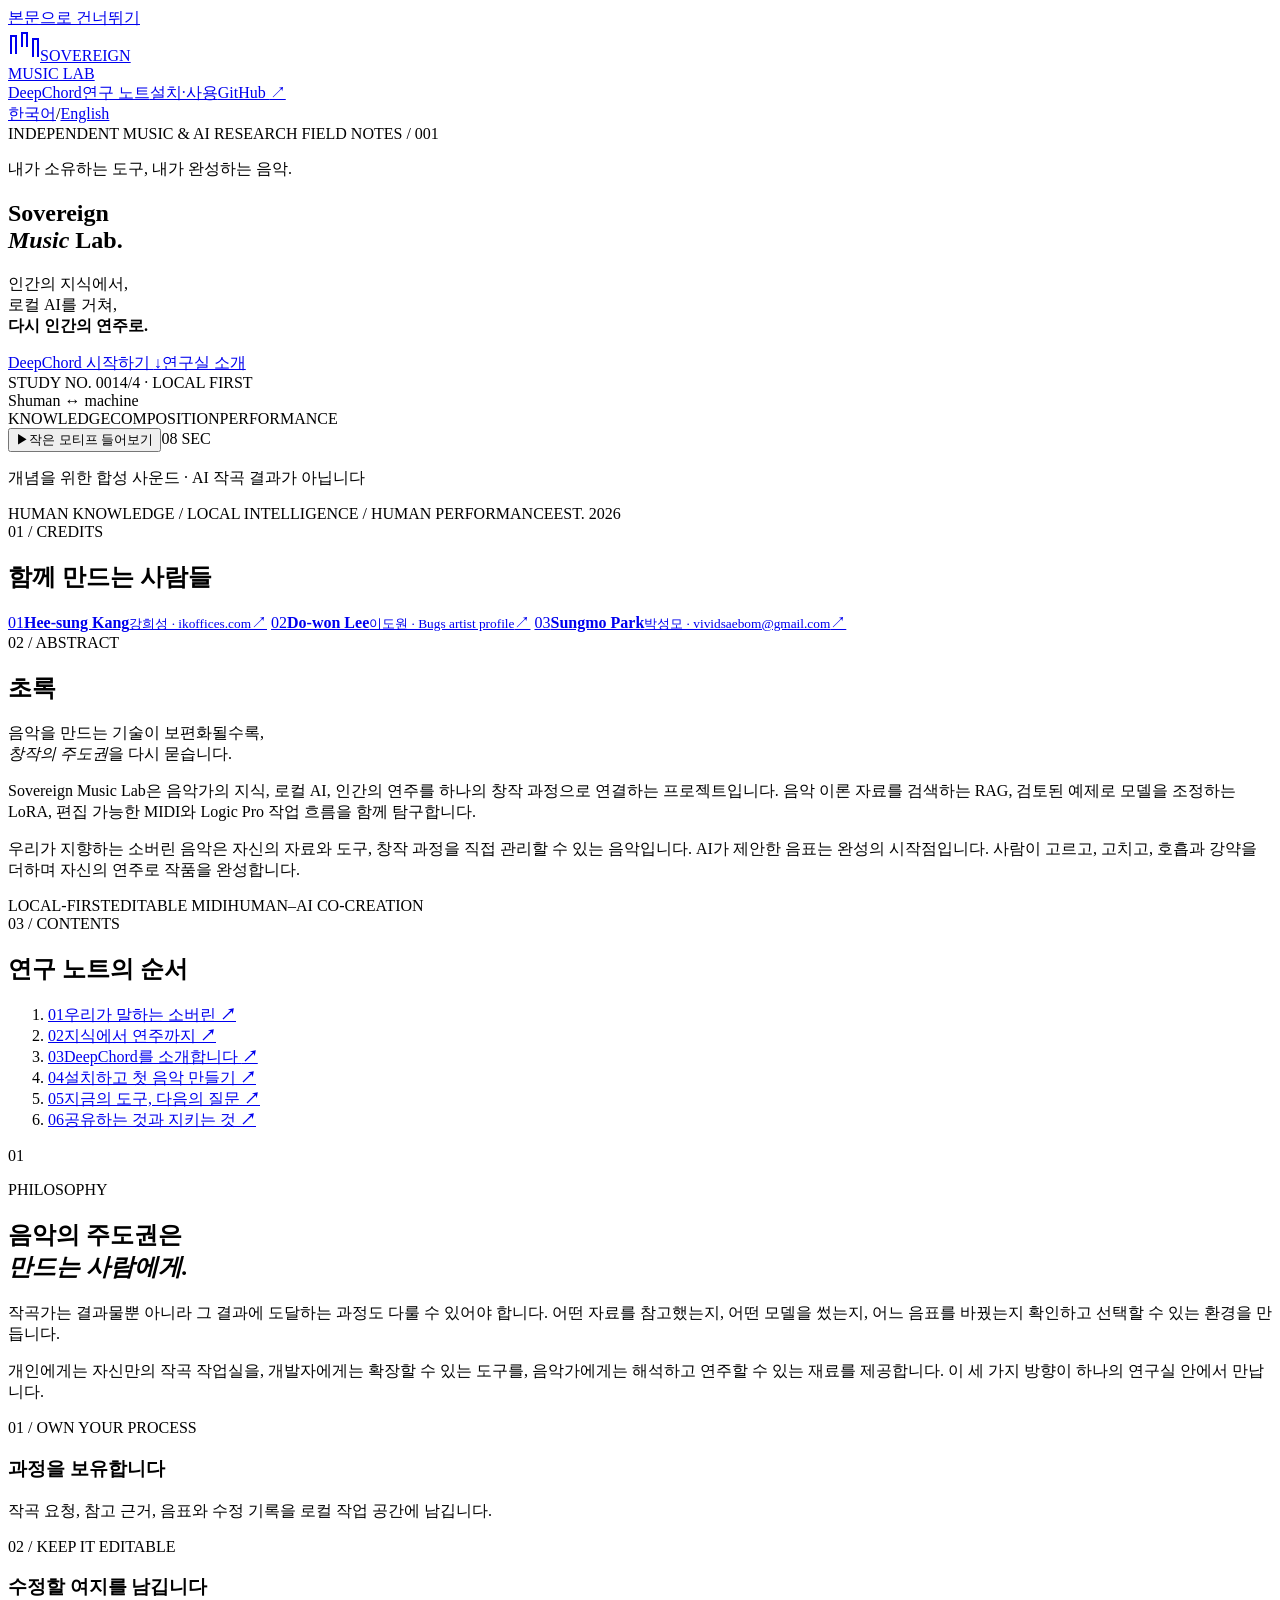
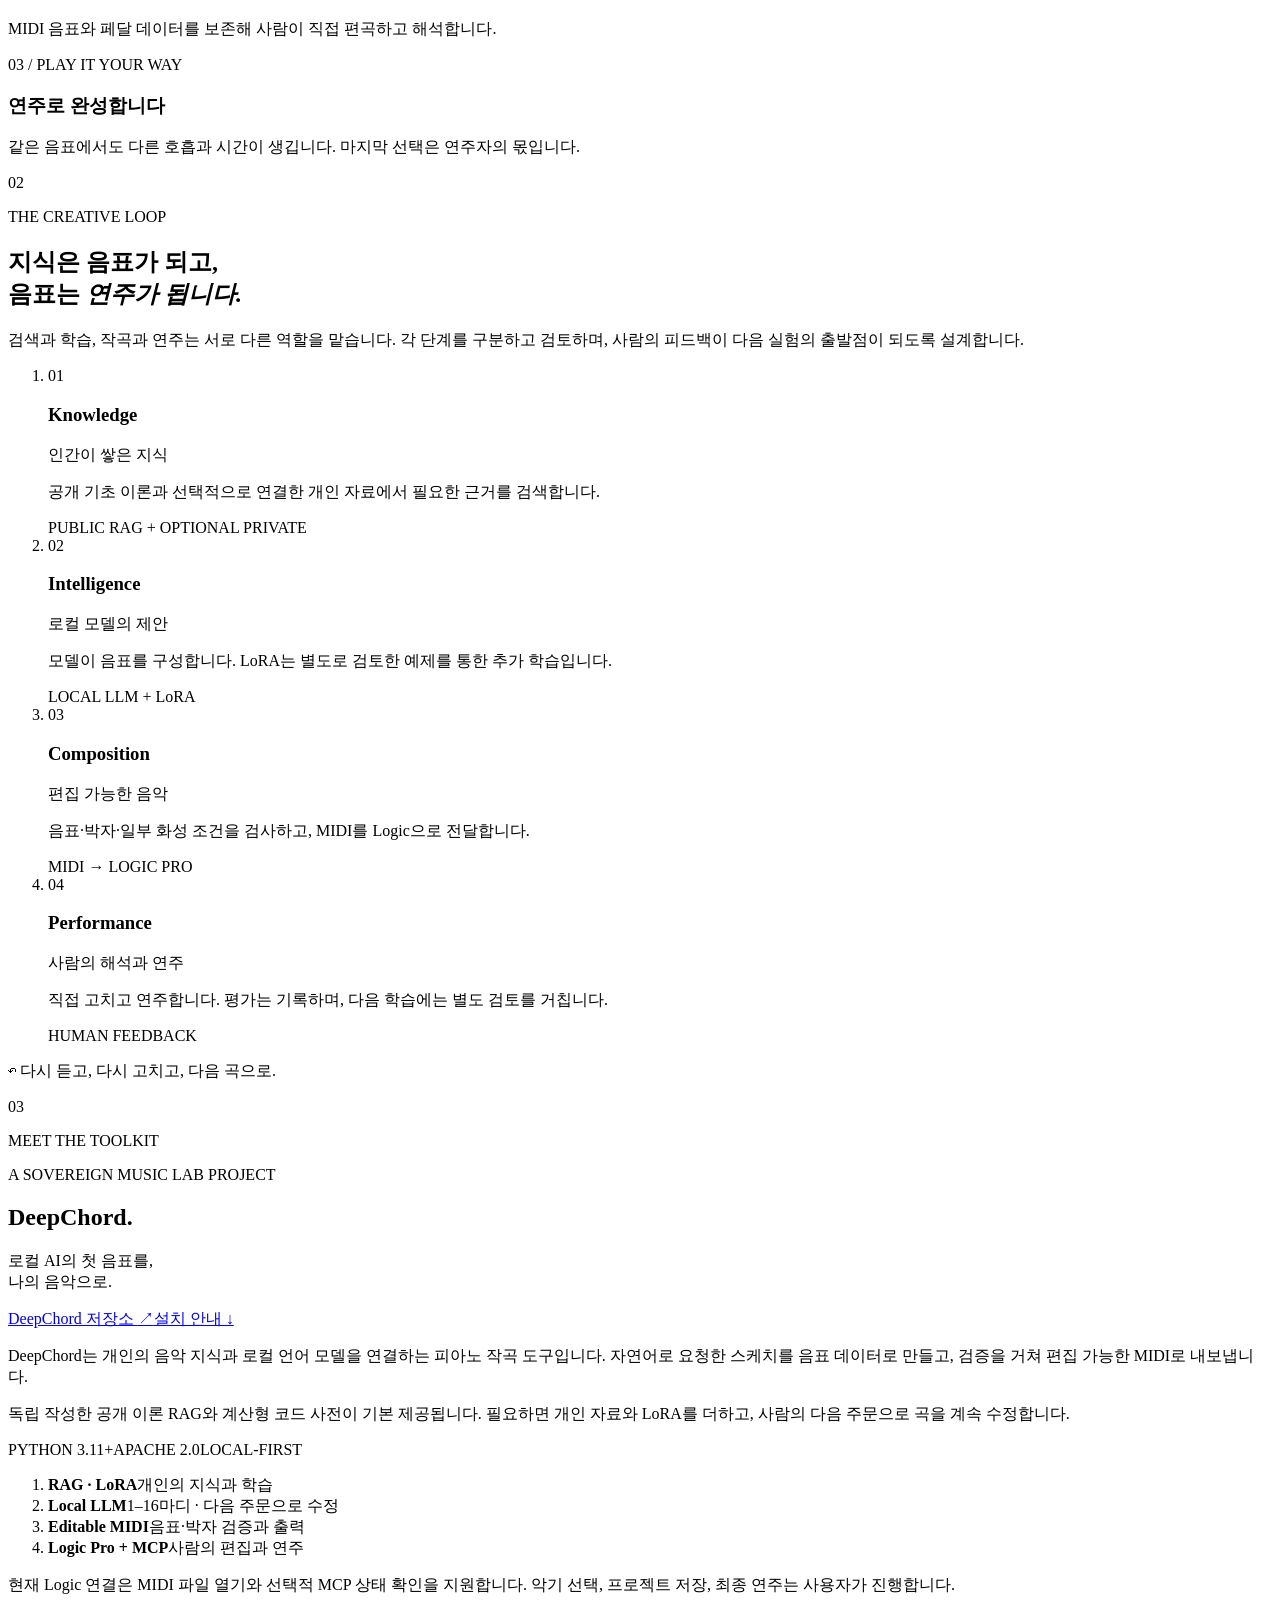
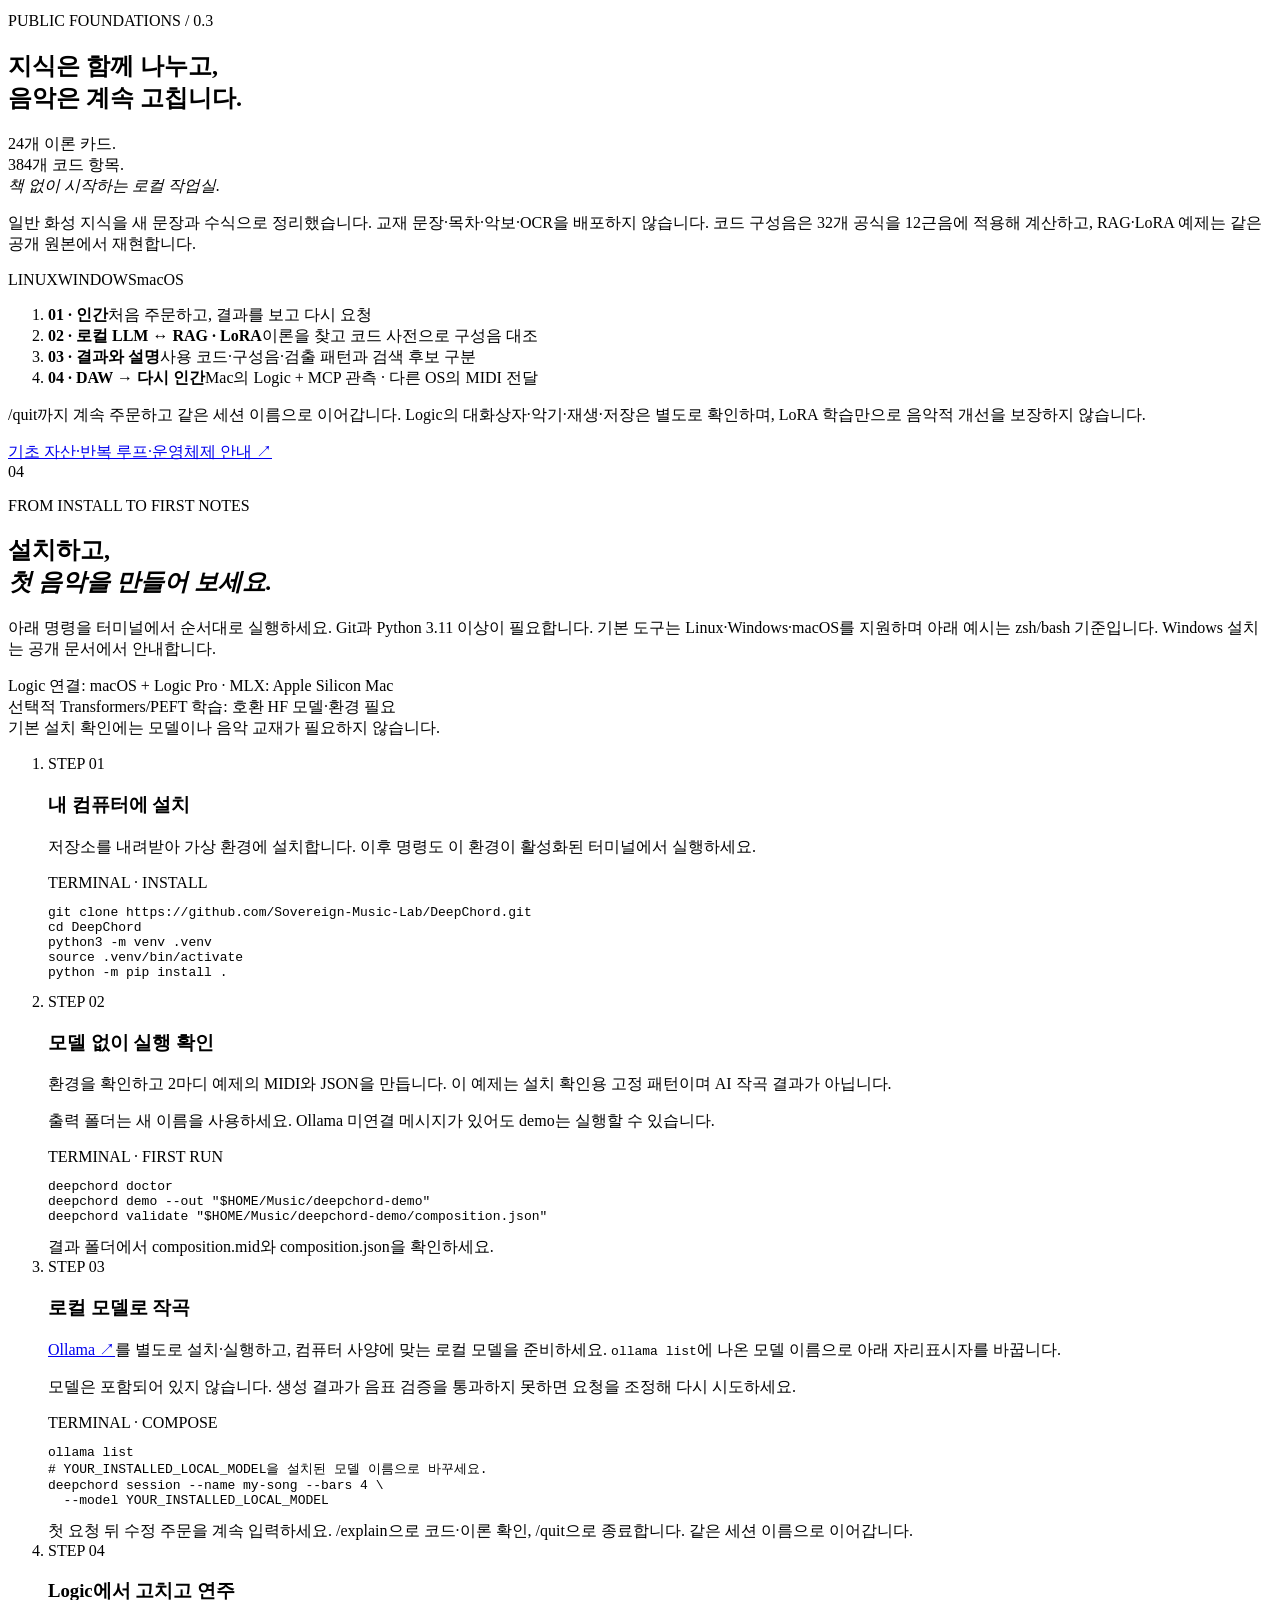
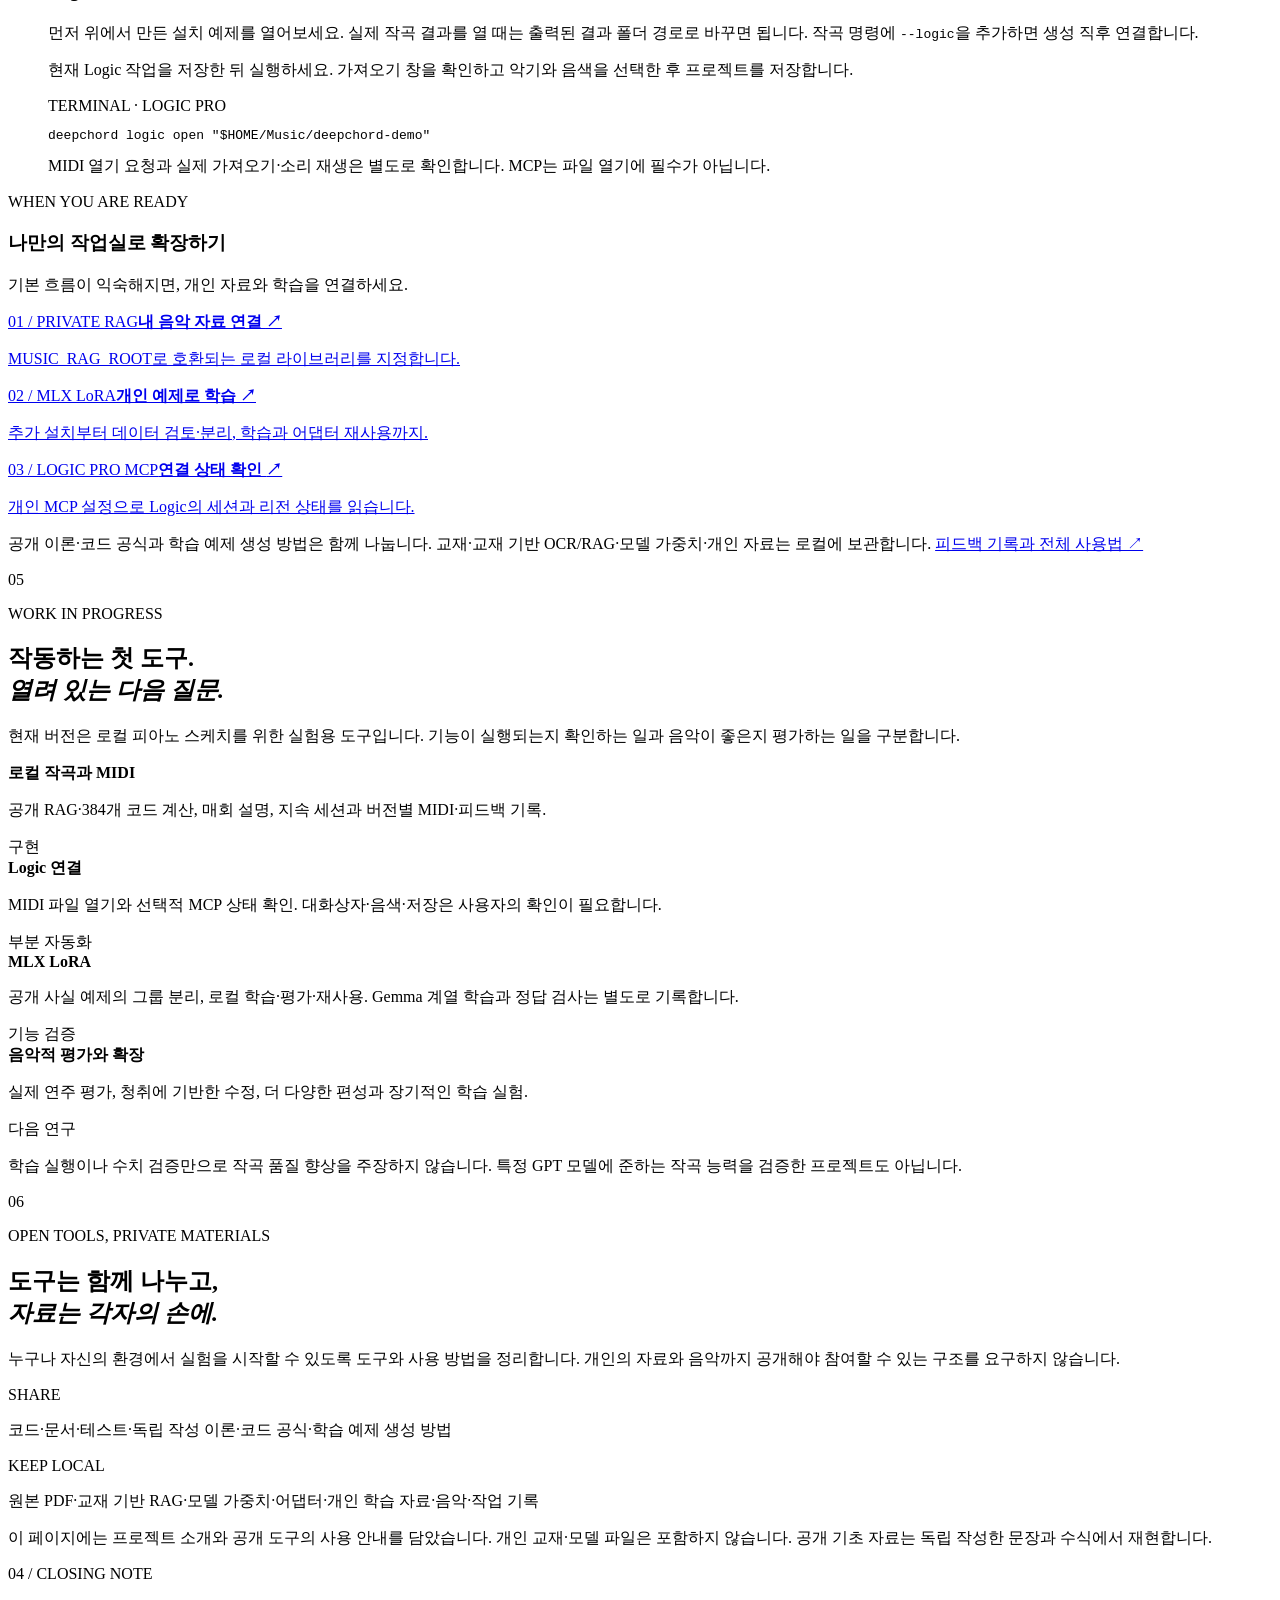
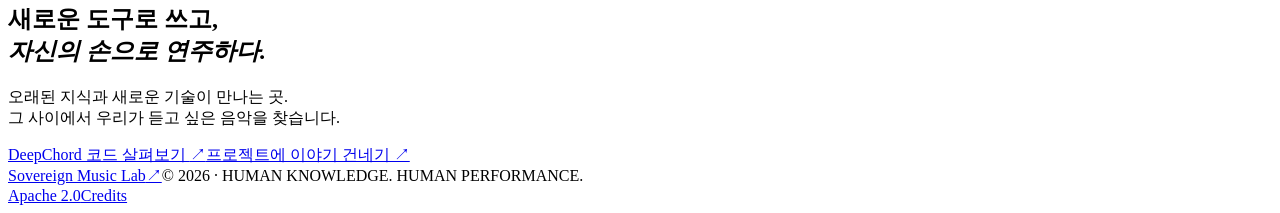
==== site/index.html @ 976273d2 "Add public harmony foundations and persistent cross-platform composition sessions" ====
<!doctype html>
<html lang="ko">
<head>
<meta charset="utf-8"><meta name="viewport" content="width=device-width, initial-scale=1">
<meta name="theme-color" content="#f2f0e9">
<title>Sovereign Music Lab — DeepChord, 로컬 AI에서 나의 음악으로</title>
<meta name="description" content="Sovereign Music Lab의 DeepChord. 개인 RAG·LoRA와 로컬 LLM, 편집 가능한 MIDI, Logic Pro를 연결하는 작곡 도구를 소개하고 설치부터 사용까지 안내합니다.">
<meta property="og:title" content="Sovereign Music Lab · DeepChord"><meta property="og:description" content="Meet DeepChord — private knowledge, local AI, editable music. 프로젝트 소개와 설치·사용 안내."><meta property="og:type" content="website"><meta property="og:url" content="https://sovereign-music-lab.github.io/">
<link rel="canonical" href="https://sovereign-music-lab.github.io/">
<link rel="alternate" hreflang="ko" href="https://sovereign-music-lab.github.io/">
<link rel="alternate" hreflang="en" href="https://sovereign-music-lab.github.io/en/">
<link rel="alternate" hreflang="x-default" href="https://sovereign-music-lab.github.io/">
<meta property="og:site_name" content="Sovereign Music Lab"><meta property="og:locale" content="ko_KR"><meta property="og:locale:alternate" content="en_US">
<meta property="og:image" content="https://sovereign-music-lab.github.io/assets/og-ko.png"><meta property="og:image:width" content="1200"><meta property="og:image:height" content="630"><meta property="og:image:type" content="image/png"><meta property="og:image:alt" content="DeepChord — 개인의 음악 지식에서 로컬 AI를 거쳐 나의 연주로. Sovereign Music Lab.">
<meta name="twitter:card" content="summary_large_image"><meta name="twitter:title" content="Sovereign Music Lab · DeepChord"><meta name="twitter:description" content="로컬 AI의 첫 음표를, 나의 음악으로. DeepChord 소개와 설치 안내."><meta name="twitter:image" content="https://sovereign-music-lab.github.io/assets/og-ko.png"><meta name="twitter:image:alt" content="DeepChord — 개인의 음악 지식에서 로컬 AI를 거쳐 나의 연주로. Sovereign Music Lab.">
<link rel="icon" href="/assets/mark.svg" type="image/svg+xml"><link rel="icon" href="/assets/favicon-32.png" type="image/png" sizes="32x32"><link rel="shortcut icon" href="/favicon.ico"><link rel="apple-touch-icon" href="/assets/apple-touch-icon.png" sizes="180x180"><link rel="stylesheet" href="/assets/style.css">
<script src="/assets/app.js" defer></script>
</head>
<body>
<a class="skip" href="#abstract">본문으로 건너뛰기</a>
<header class="header wrap"><a class="brand" href="#top" aria-label="Sovereign Music Lab 처음으로"><svg width="32" height="32" viewBox="0 0 32 32" aria-hidden="true"><path d="M3 25V7h5v18m6-7V4h5v14m6 10V10h5v18" fill="none" stroke="currentColor" stroke-width="2"/></svg><span>SOVEREIGN<br>MUSIC LAB</span></a><nav aria-label="주요 메뉴"><a href="#deepchord">DeepChord</a><a href="#contents">연구 노트</a><a href="#getting-started">설치·사용</a><a class="external" href="https://github.com/Sovereign-Music-Lab" target="_blank" rel="noopener noreferrer">GitHub <span aria-hidden="true">↗</span></a></nav><div class="language-switch" aria-label="언어 선택"><a href="/" lang="ko" aria-current="page">한국어</a><span aria-hidden="true">/</span><a href="/en/" lang="en" data-language-link>English</a></div></header>
<main id="top">
<section class="hero wrap" aria-labelledby="title">
<div class="eyebrow"><span class="dot"></span> INDEPENDENT MUSIC & AI RESEARCH <span class="edition">FIELD NOTES / 001</span></div>
<div class="hero-grid"><div class="hero-copy"><p class="kicker">내가 소유하는 도구, 내가 완성하는 음악.</p><h1 id="title">Sovereign<br><em>Music</em> Lab<span class="period">.</span></h1><p class="hero-desc">인간의 지식에서,<br>로컬 AI를 거쳐,<br><strong>다시 인간의 연주로.</strong></p><div class="hero-actions"><a class="button dark" href="#getting-started">DeepChord 시작하기 <span aria-hidden="true">↓</span></a><a class="text-link" href="#abstract">연구실 소개</a></div></div>
<div class="score-art" aria-label="인간의 지식이 로컬 AI의 음표를 거쳐 사람의 연주로 이어지는 개념도">
<div class="art-top"><span>STUDY NO. 001</span><span>4/4 · LOCAL FIRST</span></div>
<div class="art-orbit" aria-hidden="true"><div class="orbit o1"></div><div class="orbit o2"></div><div class="orbit o3"></div><span class="orbit-dot d1"></span><span class="orbit-dot d2"></span><span class="orbit-dot d3"></span><div class="orbit-core">S<span>human ↔ machine</span></div><span class="orbit-label l1">KNOWLEDGE</span><span class="orbit-label l2">COMPOSITION</span><span class="orbit-label l3">PERFORMANCE</span></div>
<div class="piano-roll" aria-hidden="true"><div class="playhead"></div><i style="--x:0;--y:3;--w:2"></i><i style="--x:2;--y:2;--w:1"></i><i style="--x:3;--y:1;--w:2"></i><i style="--x:5;--y:2;--w:1"></i><i style="--x:6;--y:0;--w:2"></i><i class="low" style="--x:0;--y:5;--w:4"></i><i class="low" style="--x:4;--y:4;--w:4"></i></div>
<div class="demo-control"><button id="sound-toggle" type="button" aria-pressed="false"><span class="play-icon" aria-hidden="true">▶</span><span class="sound-label">작은 모티프 들어보기</span></button><span>08 SEC</span></div><p class="demo-note" id="sound-status" aria-live="polite">개념을 위한 합성 사운드 · AI 작곡 결과가 아닙니다</p>
</div></div>
<div class="hero-foot"><span>HUMAN KNOWLEDGE / LOCAL INTELLIGENCE / HUMAN PERFORMANCE</span><span>EST. 2026</span></div>
</section>
<section class="credits wrap" aria-labelledby="credits-title"><div class="section-label"><span>01 / CREDITS</span><h2 id="credits-title">함께 만드는 사람들</h2></div><div class="credit-list">
<a href="https://ikoffices.com/" target="_blank" rel="noopener noreferrer"><span class="credit-number">01</span><span><strong>Hee-sung Kang</strong><small>강희성 · ikoffices.com</small></span><span class="arrow" aria-hidden="true">↗</span></a>
<a href="https://music.bugs.co.kr/artist/80353758?wl_ref=list_ar_02_search" target="_blank" rel="noopener noreferrer"><span class="credit-number">02</span><span><strong>Do-won Lee</strong><small>이도원 · Bugs artist profile</small></span><span class="arrow" aria-hidden="true">↗</span></a>
<a href="mailto:vividsaebom@gmail.com"><span class="credit-number">03</span><span><strong>Sungmo Park</strong><small>박성모 · vividsaebom@gmail.com</small></span><span class="arrow" aria-hidden="true">↗</span></a>
</div></section>
<section class="abstract wrap" id="abstract" aria-labelledby="abstract-title"><div class="section-label"><span>02 / ABSTRACT</span><h2 id="abstract-title">초록</h2></div><div class="abstract-body"><p class="lead">음악을 만드는 기술이 보편화될수록,<br><em>창작의 주도권</em>을 다시 묻습니다.</p><p>Sovereign Music Lab은 음악가의 지식, 로컬 AI, 인간의 연주를 하나의 창작 과정으로 연결하는 프로젝트입니다. 음악 이론 자료를 검색하는 RAG, 검토된 예제로 모델을 조정하는 LoRA, 편집 가능한 MIDI와 Logic Pro 작업 흐름을 함께 탐구합니다.</p><p>우리가 지향하는 소버린 음악은 자신의 자료와 도구, 창작 과정을 직접 관리할 수 있는 음악입니다. AI가 제안한 음표는 완성의 시작점입니다. 사람이 고르고, 고치고, 호흡과 강약을 더하며 자신의 연주로 작품을 완성합니다.</p><div class="keywords"><span>LOCAL-FIRST</span><span>EDITABLE MIDI</span><span>HUMAN–AI CO-CREATION</span></div></div></section>
<section class="contents-band" id="contents"><div class="wrap contents"><div class="section-label"><span>03 / CONTENTS</span><h2>연구 노트의 순서</h2></div><ol><li><a href="#philosophy"><span>01</span>우리가 말하는 소버린 <b>↗</b></a></li><li><a href="#workflow"><span>02</span>지식에서 연주까지 <b>↗</b></a></li><li><a href="#deepchord"><span>03</span>DeepChord를 소개합니다 <b>↗</b></a></li><li><a href="#getting-started"><span>04</span>설치하고 첫 음악 만들기 <b>↗</b></a></li><li><a href="#progress"><span>05</span>지금의 도구, 다음의 질문 <b>↗</b></a></li><li><a href="#openness"><span>06</span>공유하는 것과 지키는 것 <b>↗</b></a></li></ol></div></section>
<section class="chapter wrap" id="philosophy"><div class="chapter-top"><span class="chapter-num">01</span><p class="eyebrow">PHILOSOPHY</p></div><div class="chapter-grid"><h2>음악의 주도권은<br><em>만드는 사람에게.</em></h2><div><p>작곡가는 결과물뿐 아니라 그 결과에 도달하는 과정도 다룰 수 있어야 합니다. 어떤 자료를 참고했는지, 어떤 모델을 썼는지, 어느 음표를 바꿨는지 확인하고 선택할 수 있는 환경을 만듭니다.</p><p>개인에게는 자신만의 작곡 작업실을, 개발자에게는 확장할 수 있는 도구를, 음악가에게는 해석하고 연주할 수 있는 재료를 제공합니다. 이 세 가지 방향이 하나의 연구실 안에서 만납니다.</p></div></div><div class="principles"><div><span>01 / OWN YOUR PROCESS</span><h3>과정을 보유합니다</h3><p>작곡 요청, 참고 근거, 음표와 수정 기록을 로컬 작업 공간에 남깁니다.</p></div><div><span>02 / KEEP IT EDITABLE</span><h3>수정할 여지를 남깁니다</h3><p>MIDI 음표와 페달 데이터를 보존해 사람이 직접 편곡하고 해석합니다.</p></div><div><span>03 / PLAY IT YOUR WAY</span><h3>연주로 완성합니다</h3><p>같은 음표에서도 다른 호흡과 시간이 생깁니다. 마지막 선택은 연주자의 몫입니다.</p></div></div></section>
<section class="workflow-section" id="workflow"><div class="wrap"><div class="chapter-top"><span class="chapter-num">02</span><p class="eyebrow">THE CREATIVE LOOP</p></div><div class="chapter-grid"><h2>지식은 음표가 되고,<br>음표는 <em>연주가 됩니다.</em></h2><p>검색과 학습, 작곡과 연주는 서로 다른 역할을 맡습니다. 각 단계를 구분하고 검토하며, 사람의 피드백이 다음 실험의 출발점이 되도록 설계합니다.</p></div><ol class="workflow"><li><span class="step">01</span><h3>Knowledge</h3><p class="step-title">인간이 쌓은 지식</p><p>공개 기초 이론과 선택적으로 연결한 개인 자료에서 필요한 근거를 검색합니다.</p><span class="tag">PUBLIC RAG + OPTIONAL PRIVATE</span></li><li><span class="step">02</span><h3>Intelligence</h3><p class="step-title">로컬 모델의 제안</p><p>모델이 음표를 구성합니다. LoRA는 별도로 검토한 예제를 통한 추가 학습입니다.</p><span class="tag">LOCAL LLM + LoRA</span></li><li><span class="step">03</span><h3>Composition</h3><p class="step-title">편집 가능한 음악</p><p>음표·박자·일부 화성 조건을 검사하고, MIDI를 Logic으로 전달합니다.</p><span class="tag">MIDI → LOGIC PRO</span></li><li><span class="step">04</span><h3>Performance</h3><p class="step-title">사람의 해석과 연주</p><p>직접 고치고 연주합니다. 평가는 기록하며, 다음 학습에는 별도 검토를 거칩니다.</p><span class="tag">HUMAN FEEDBACK</span></li></ol><p class="loop-note"><span aria-hidden="true">↶</span> 다시 듣고, 다시 고치고, 다음 곡으로.</p></div></section>
<section class="deepchord-section wrap" id="deepchord" aria-labelledby="deepchord-title">
<div class="chapter-top"><span class="chapter-num">03</span><p class="eyebrow">MEET THE TOOLKIT</p></div>
<div class="deepchord-grid"><div><p class="product-overline">A SOVEREIGN MUSIC LAB PROJECT</p><h2 id="deepchord-title">Deep<span>Chord</span><span class="product-period">.</span></h2><p class="product-tagline">로컬 AI의 첫 음표를,<br>나의 음악으로.</p><div class="product-actions"><a class="button dark" href="https://github.com/Sovereign-Music-Lab/DeepChord" target="_blank" rel="noopener noreferrer">DeepChord 저장소 <span aria-hidden="true">↗</span></a><a class="text-link" href="#getting-started">설치 안내 ↓</a></div></div>
<div class="product-copy"><p>DeepChord는 개인의 음악 지식과 로컬 언어 모델을 연결하는 피아노 작곡 도구입니다. 자연어로 요청한 스케치를 음표 데이터로 만들고, 검증을 거쳐 편집 가능한 MIDI로 내보냅니다.</p><p>독립 작성한 공개 이론 RAG와 계산형 코드 사전이 기본 제공됩니다. 필요하면 개인 자료와 LoRA를 더하고, 사람의 다음 주문으로 곡을 계속 수정합니다.</p><div class="product-facts"><span>PYTHON 3.11+</span><span>APACHE 2.0</span><span>LOCAL-FIRST</span></div></div></div>
<ol class="product-flow" aria-label="DeepChord의 작곡 흐름"><li><strong>RAG · LoRA</strong><span>개인의 지식과 학습</span></li><li><strong>Local LLM</strong><span>1–16마디 · 다음 주문으로 수정</span></li><li><strong>Editable MIDI</strong><span>음표·박자 검증과 출력</span></li><li><strong>Logic Pro + MCP</strong><span>사람의 편집과 연주</span></li></ol>
<p class="product-note">현재 Logic 연결은 MIDI 파일 열기와 선택적 MCP 상태 확인을 지원합니다. 악기 선택, 프로젝트 저장, 최종 연주는 사용자가 진행합니다.</p>
</section>
<section class="foundation-section wrap" id="public-foundations" aria-labelledby="foundation-title"><div class="section-label"><span>PUBLIC FOUNDATIONS / 0.3</span><h2 id="foundation-title">지식은 함께 나누고,<br>음악은 계속 고칩니다.</h2></div><div class="foundation-grid"><div><p class="lead">24개 이론 카드.<br>384개 코드 항목.<br><em>책 없이 시작하는 로컬 작업실.</em></p><p>일반 화성 지식을 새 문장과 수식으로 정리했습니다. 교재 문장·목차·악보·OCR을 배포하지 않습니다. 코드 구성음은 32개 공식을 12근음에 적용해 계산하고, RAG·LoRA 예제는 같은 공개 원본에서 재현합니다.</p><div class="product-facts"><span>LINUX</span><span>WINDOWS</span><span>macOS</span></div></div><div><ol class="human-loop"><li><b>01 · 인간</b><span>처음 주문하고, 결과를 보고 다시 요청</span></li><li><b>02 · 로컬 LLM ↔ RAG · LoRA</b><span>이론을 찾고 코드 사전으로 구성음 대조</span></li><li><b>03 · 결과와 설명</b><span>사용 코드·구성음·검출 패턴과 검색 후보 구분</span></li><li><b>04 · DAW → 다시 인간</b><span>Mac의 Logic + MCP 관측 · 다른 OS의 MIDI 전달</span></li></ol><p class="small">/quit까지 계속 주문하고 같은 세션 이름으로 이어갑니다. Logic의 대화상자·악기·재생·저장은 별도로 확인하며, LoRA 학습만으로 음악적 개선을 보장하지 않습니다.</p><a class="text-link" href="https://github.com/Sovereign-Music-Lab/DeepChord/blob/main/docs/foundation.ko.md" target="_blank" rel="noopener noreferrer">기초 자산·반복 루프·운영체제 안내 ↗</a></div></div></section>
<section class="getting-started" id="getting-started" aria-labelledby="start-title"><div class="wrap">
<div class="chapter-top"><span class="chapter-num">04</span><p class="eyebrow">FROM INSTALL TO FIRST NOTES</p></div>
<div class="chapter-grid"><h2 id="start-title">설치하고,<br><em>첫 음악을 만들어 보세요.</em></h2><div><p>아래 명령을 터미널에서 순서대로 실행하세요. Git과 Python 3.11 이상이 필요합니다. 기본 도구는 Linux·Windows·macOS를 지원하며 아래 예시는 zsh/bash 기준입니다. Windows 설치는 공개 문서에서 안내합니다.</p><p class="small">Logic 연결: macOS + Logic Pro · MLX: Apple Silicon Mac<br>선택적 Transformers/PEFT 학습: 호환 HF 모델·환경 필요<br>기본 설치 확인에는 모델이나 음악 교재가 필요하지 않습니다.</p></div></div>
<ol class="guide-steps">
<li><div class="guide-copy"><span class="guide-number">STEP 01</span><h3>내 컴퓨터에 설치</h3><p>저장소를 내려받아 가상 환경에 설치합니다. 이후 명령도 이 환경이 활성화된 터미널에서 실행하세요.</p></div><div class="code-panel"><div class="code-top"><span>TERMINAL · INSTALL</span><button type="button" class="copy-code" data-copy="install-code" aria-label="설치 명령 복사" hidden>복사</button></div><pre tabindex="0" aria-label="설치 명령"><code id="install-code">git clone https://github.com/Sovereign-Music-Lab/DeepChord.git
cd DeepChord
python3 -m venv .venv
source .venv/bin/activate
python -m pip install .</code></pre></div></li>
<li><div class="guide-copy"><span class="guide-number">STEP 02</span><h3>모델 없이 실행 확인</h3><p>환경을 확인하고 2마디 예제의 MIDI와 JSON을 만듭니다. 이 예제는 설치 확인용 고정 패턴이며 AI 작곡 결과가 아닙니다.</p><p class="guide-note">출력 폴더는 새 이름을 사용하세요. Ollama 미연결 메시지가 있어도 demo는 실행할 수 있습니다.</p></div><div class="code-panel"><div class="code-top"><span>TERMINAL · FIRST RUN</span><button type="button" class="copy-code" data-copy="demo-code" aria-label="실행 확인 명령 복사" hidden>복사</button></div><pre tabindex="0" aria-label="설치 확인 명령"><code id="demo-code">deepchord doctor
deepchord demo --out "$HOME/Music/deepchord-demo"
deepchord validate "$HOME/Music/deepchord-demo/composition.json"</code></pre><div class="code-caption">결과 폴더에서 composition.mid와 composition.json을 확인하세요.</div></div></li>
<li><div class="guide-copy"><span class="guide-number">STEP 03</span><h3>로컬 모델로 작곡</h3><p><a href="https://ollama.com/" target="_blank" rel="noopener noreferrer">Ollama ↗</a>를 별도로 설치·실행하고, 컴퓨터 사양에 맞는 로컬 모델을 준비하세요. <code>ollama list</code>에 나온 모델 이름으로 아래 자리표시자를 바꿉니다.</p><p class="guide-note">모델은 포함되어 있지 않습니다. 생성 결과가 음표 검증을 통과하지 못하면 요청을 조정해 다시 시도하세요.</p></div><div class="code-panel"><div class="code-top"><span>TERMINAL · COMPOSE</span><button type="button" class="copy-code" data-copy="compose-code" aria-label="작곡 명령 복사" hidden>복사</button></div><pre tabindex="0" aria-label="로컬 모델 작곡 명령"><code id="compose-code">ollama list
# YOUR_INSTALLED_LOCAL_MODEL을 설치된 모델 이름으로 바꾸세요.
deepchord session --name my-song --bars 4 \
  --model YOUR_INSTALLED_LOCAL_MODEL</code></pre><div class="code-caption">첫 요청 뒤 수정 주문을 계속 입력하세요. /explain으로 코드·이론 확인, /quit으로 종료합니다. 같은 세션 이름으로 이어갑니다.</div></div></li>
<li><div class="guide-copy"><span class="guide-number">STEP 04</span><h3>Logic에서 고치고 연주</h3><p>먼저 위에서 만든 설치 예제를 열어보세요. 실제 작곡 결과를 열 때는 출력된 결과 폴더 경로로 바꾸면 됩니다. 작곡 명령에 <code>--logic</code>을 추가하면 생성 직후 연결합니다.</p><p class="guide-note">현재 Logic 작업을 저장한 뒤 실행하세요. 가져오기 창을 확인하고 악기와 음색을 선택한 후 프로젝트를 저장합니다.</p></div><div class="code-panel"><div class="code-top"><span>TERMINAL · LOGIC PRO</span><button type="button" class="copy-code" data-copy="logic-code" aria-label="Logic 연결 명령 복사" hidden>복사</button></div><pre tabindex="0" aria-label="Logic 연결 명령"><code id="logic-code">deepchord logic open "$HOME/Music/deepchord-demo"</code></pre><div class="code-caption">MIDI 열기 요청과 실제 가져오기·소리 재생은 별도로 확인합니다. MCP는 파일 열기에 필수가 아닙니다.</div></div></li>
</ol>
<div class="next-steps"><div class="next-heading"><span class="product-overline">WHEN YOU ARE READY</span><h3>나만의 작업실로 확장하기</h3><p>기본 흐름이 익숙해지면, 개인 자료와 학습을 연결하세요.</p></div><div class="doc-links"><a href="https://github.com/Sovereign-Music-Lab/DeepChord/blob/main/README.ko.md#개인-rag-선택" target="_blank" rel="noopener noreferrer"><span>01 / PRIVATE RAG</span><strong>내 음악 자료 연결 <b aria-hidden="true">↗</b></strong><p>MUSIC_RAG_ROOT로 호환되는 로컬 라이브러리를 지정합니다.</p></a><a href="https://github.com/Sovereign-Music-Lab/DeepChord/blob/main/docs/training.ko.md" target="_blank" rel="noopener noreferrer"><span>02 / MLX LoRA</span><strong>개인 예제로 학습 <b aria-hidden="true">↗</b></strong><p>추가 설치부터 데이터 검토·분리, 학습과 어댑터 재사용까지.</p></a><a href="https://github.com/Sovereign-Music-Lab/DeepChord/blob/main/docs/logic.ko.md" target="_blank" rel="noopener noreferrer"><span>03 / LOGIC PRO MCP</span><strong>연결 상태 확인 <b aria-hidden="true">↗</b></strong><p>개인 MCP 설정으로 Logic의 세션과 리전 상태를 읽습니다.</p></a></div></div>
<p class="guide-footer">공개 이론·코드 공식과 학습 예제 생성 방법은 함께 나눕니다. 교재·교재 기반 OCR/RAG·모델 가중치·개인 자료는 로컬에 보관합니다. <a href="https://github.com/Sovereign-Music-Lab/DeepChord/blob/main/README.ko.md#피드백검사공개-범위" target="_blank" rel="noopener noreferrer">피드백 기록과 전체 사용법 ↗</a></p>
<p id="copy-status" class="sr-only" role="status" aria-live="polite"></p>
</div></section>
<section class="chapter wrap" id="progress"><div class="chapter-top"><span class="chapter-num">05</span><p class="eyebrow">WORK IN PROGRESS</p></div><div class="chapter-grid"><h2>작동하는 첫 도구.<br><em>열려 있는 다음 질문.</em></h2><p>현재 버전은 로컬 피아노 스케치를 위한 실험용 도구입니다. 기능이 실행되는지 확인하는 일과 음악이 좋은지 평가하는 일을 구분합니다.</p></div><div class="status-table"><div class="status-row"><div><span class="status-dot"></span><strong>로컬 작곡과 MIDI</strong></div><p>공개 RAG·384개 코드 계산, 매회 설명, 지속 세션과 버전별 MIDI·피드백 기록.</p><span class="status">구현</span></div><div class="status-row"><div><span class="status-dot"></span><strong>Logic 연결</strong></div><p>MIDI 파일 열기와 선택적 MCP 상태 확인. 대화상자·음색·저장은 사용자의 확인이 필요합니다.</p><span class="status">부분 자동화</span></div><div class="status-row"><div><span class="status-dot"></span><strong>MLX LoRA</strong></div><p>공개 사실 예제의 그룹 분리, 로컬 학습·평가·재사용. Gemma 계열 학습과 정답 검사는 별도로 기록합니다.</p><span class="status">기능 검증</span></div><div class="status-row future"><div><span class="status-dot"></span><strong>음악적 평가와 확장</strong></div><p>실제 연주 평가, 청취에 기반한 수정, 더 다양한 편성과 장기적인 학습 실험.</p><span class="status">다음 연구</span></div></div><p class="research-note">학습 실행이나 수치 검증만으로 작곡 품질 향상을 주장하지 않습니다. 특정 GPT 모델에 준하는 작곡 능력을 검증한 프로젝트도 아닙니다.</p></section>
<section class="openness wrap" id="openness"><div class="chapter-top"><span class="chapter-num">06</span><p class="eyebrow">OPEN TOOLS, PRIVATE MATERIALS</p></div><div class="chapter-grid"><h2>도구는 함께 나누고,<br><em>자료는 각자의 손에.</em></h2><div><p>누구나 자신의 환경에서 실험을 시작할 수 있도록 도구와 사용 방법을 정리합니다. 개인의 자료와 음악까지 공개해야 참여할 수 있는 구조를 요구하지 않습니다.</p><div class="boundary"><div><span>SHARE</span><p>코드·문서·테스트·독립 작성 이론·코드 공식·학습 예제 생성 방법</p></div><div><span>KEEP LOCAL</span><p>원본 PDF·교재 기반 RAG·모델 가중치·어댑터·개인 학습 자료·음악·작업 기록</p></div></div><p class="small">이 페이지에는 프로젝트 소개와 공개 도구의 사용 안내를 담았습니다. 개인 교재·모델 파일은 포함하지 않습니다. 공개 기초 자료는 독립 작성한 문장과 수식에서 재현합니다.</p></div></div></section>
<section class="closing" id="closing"><div class="wrap"><p class="eyebrow">04 / CLOSING NOTE</p><h2>새로운 도구로 쓰고,<br><em>자신의 손으로 연주하다.</em></h2><p>오래된 지식과 새로운 기술이 만나는 곳.<br>그 사이에서 우리가 듣고 싶은 음악을 찾습니다.</p><div class="closing-links"><a class="button light" href="https://github.com/Sovereign-Music-Lab/DeepChord" target="_blank" rel="noopener noreferrer">DeepChord 코드 살펴보기 <span aria-hidden="true">↗</span></a><a class="text-link" href="mailto:vividsaebom@gmail.com">프로젝트에 이야기 건네기 ↗</a></div><div class="closing-line" aria-hidden="true"></div></div></section>
</main><footer class="footer wrap"><a class="footer-brand" href="#top">Sovereign Music Lab<span aria-hidden="true">↗</span></a><span>© 2026 · HUMAN KNOWLEDGE. HUMAN PERFORMANCE.</span><div class="footer-links"><a href="/LICENSE">Apache 2.0</a><a href="#credits-title">Credits</a></div></footer>
</body></html>
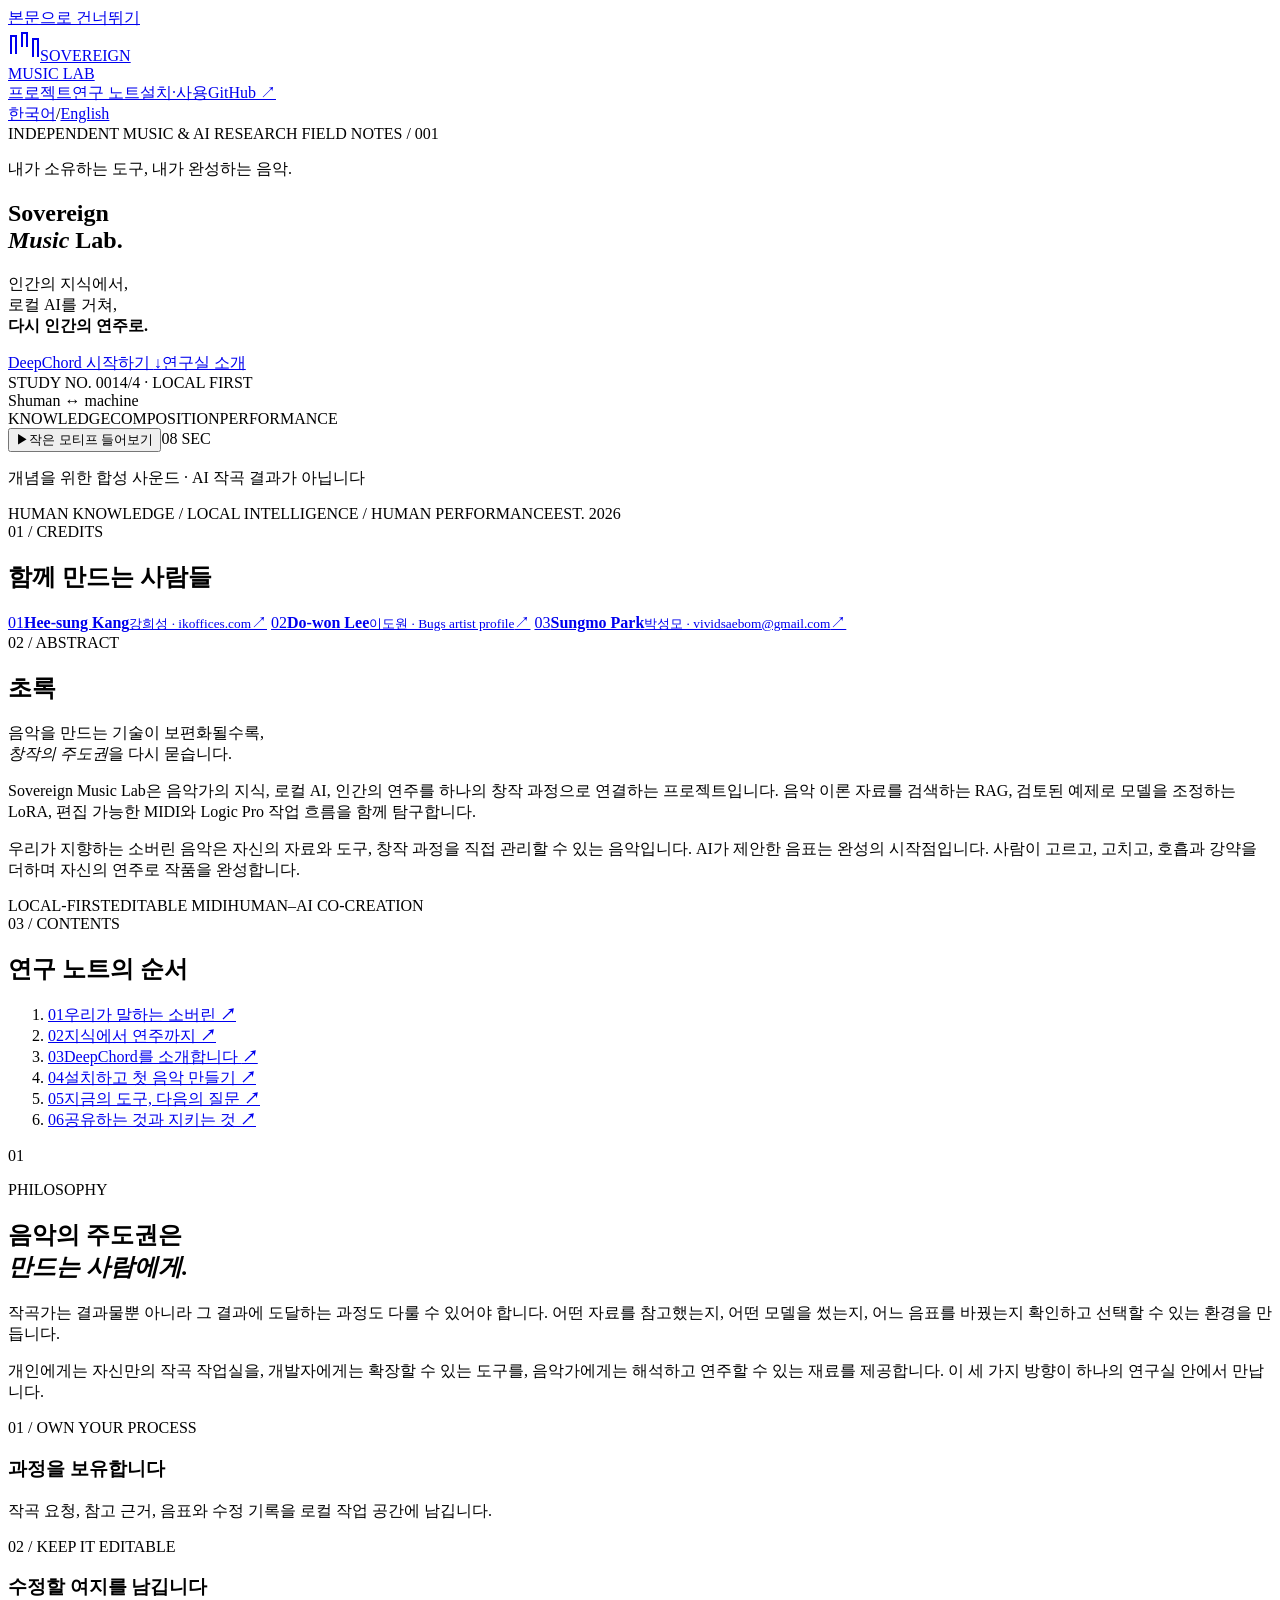
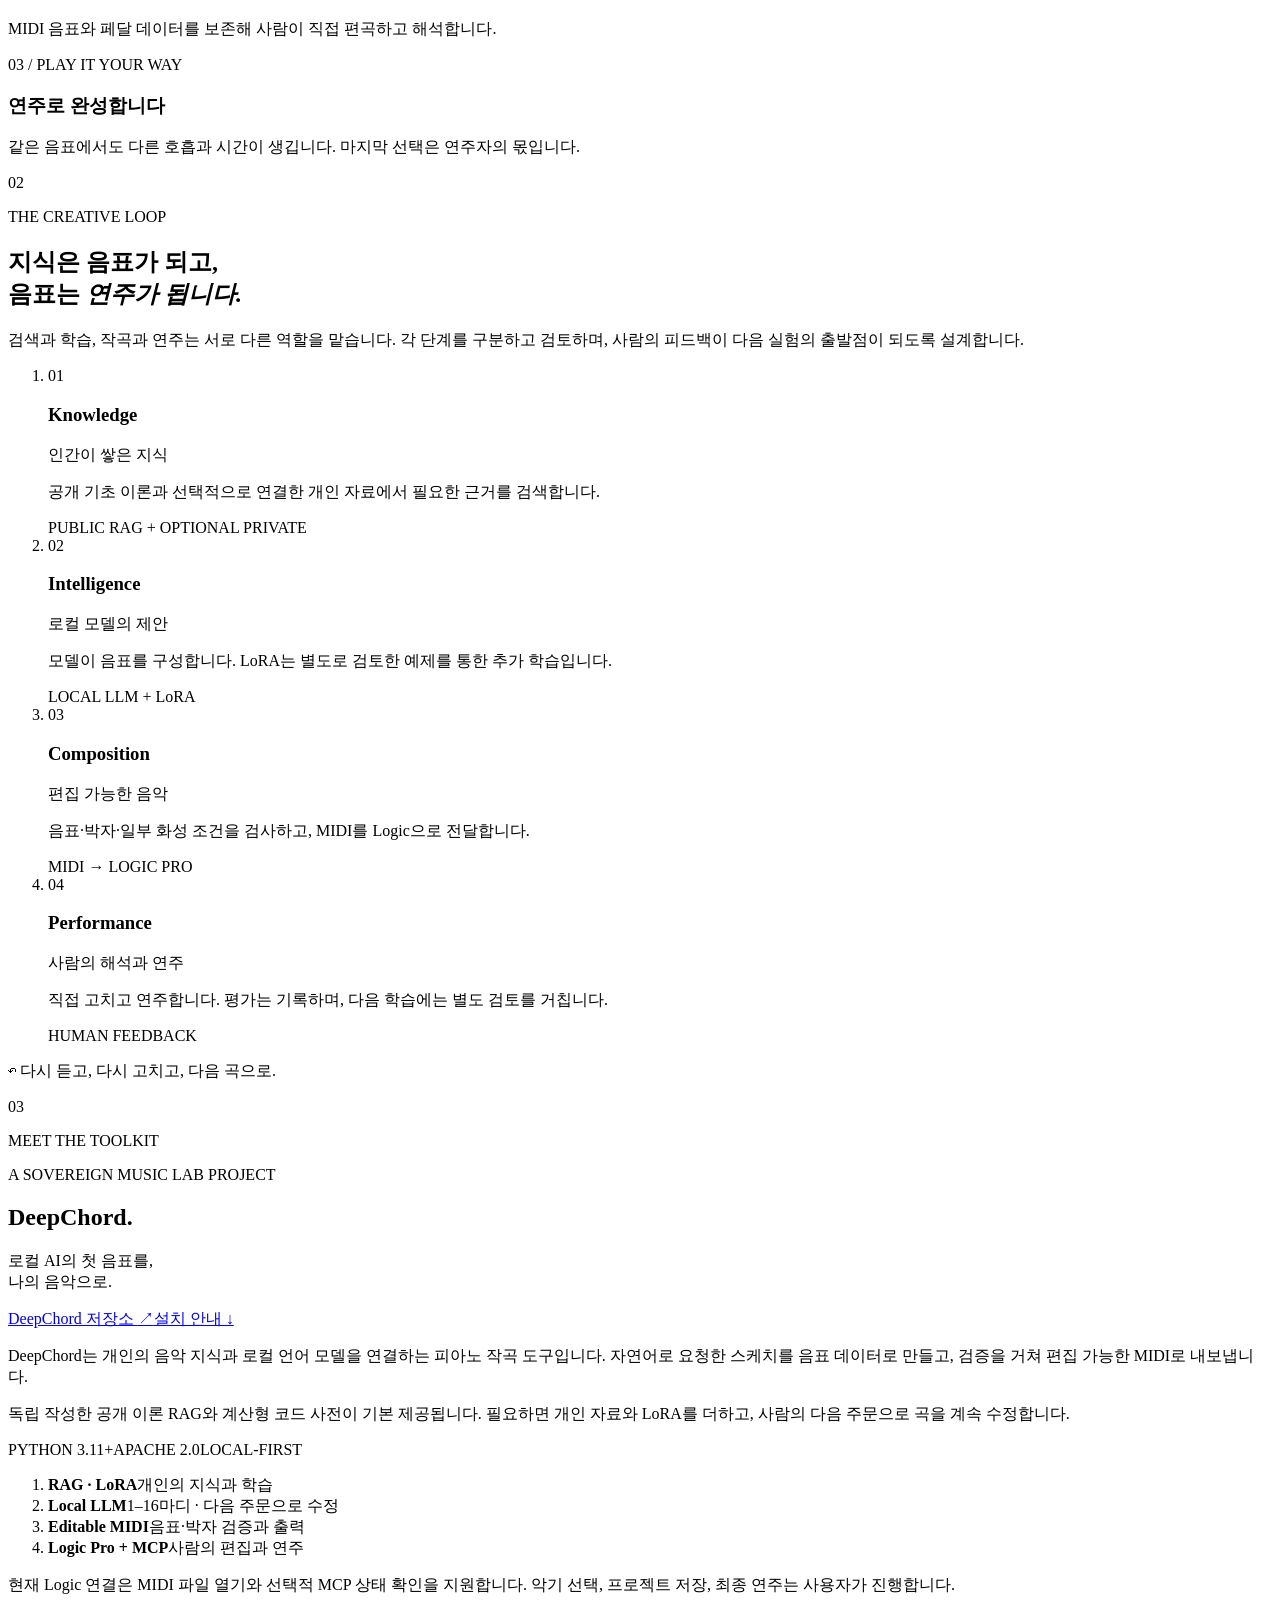
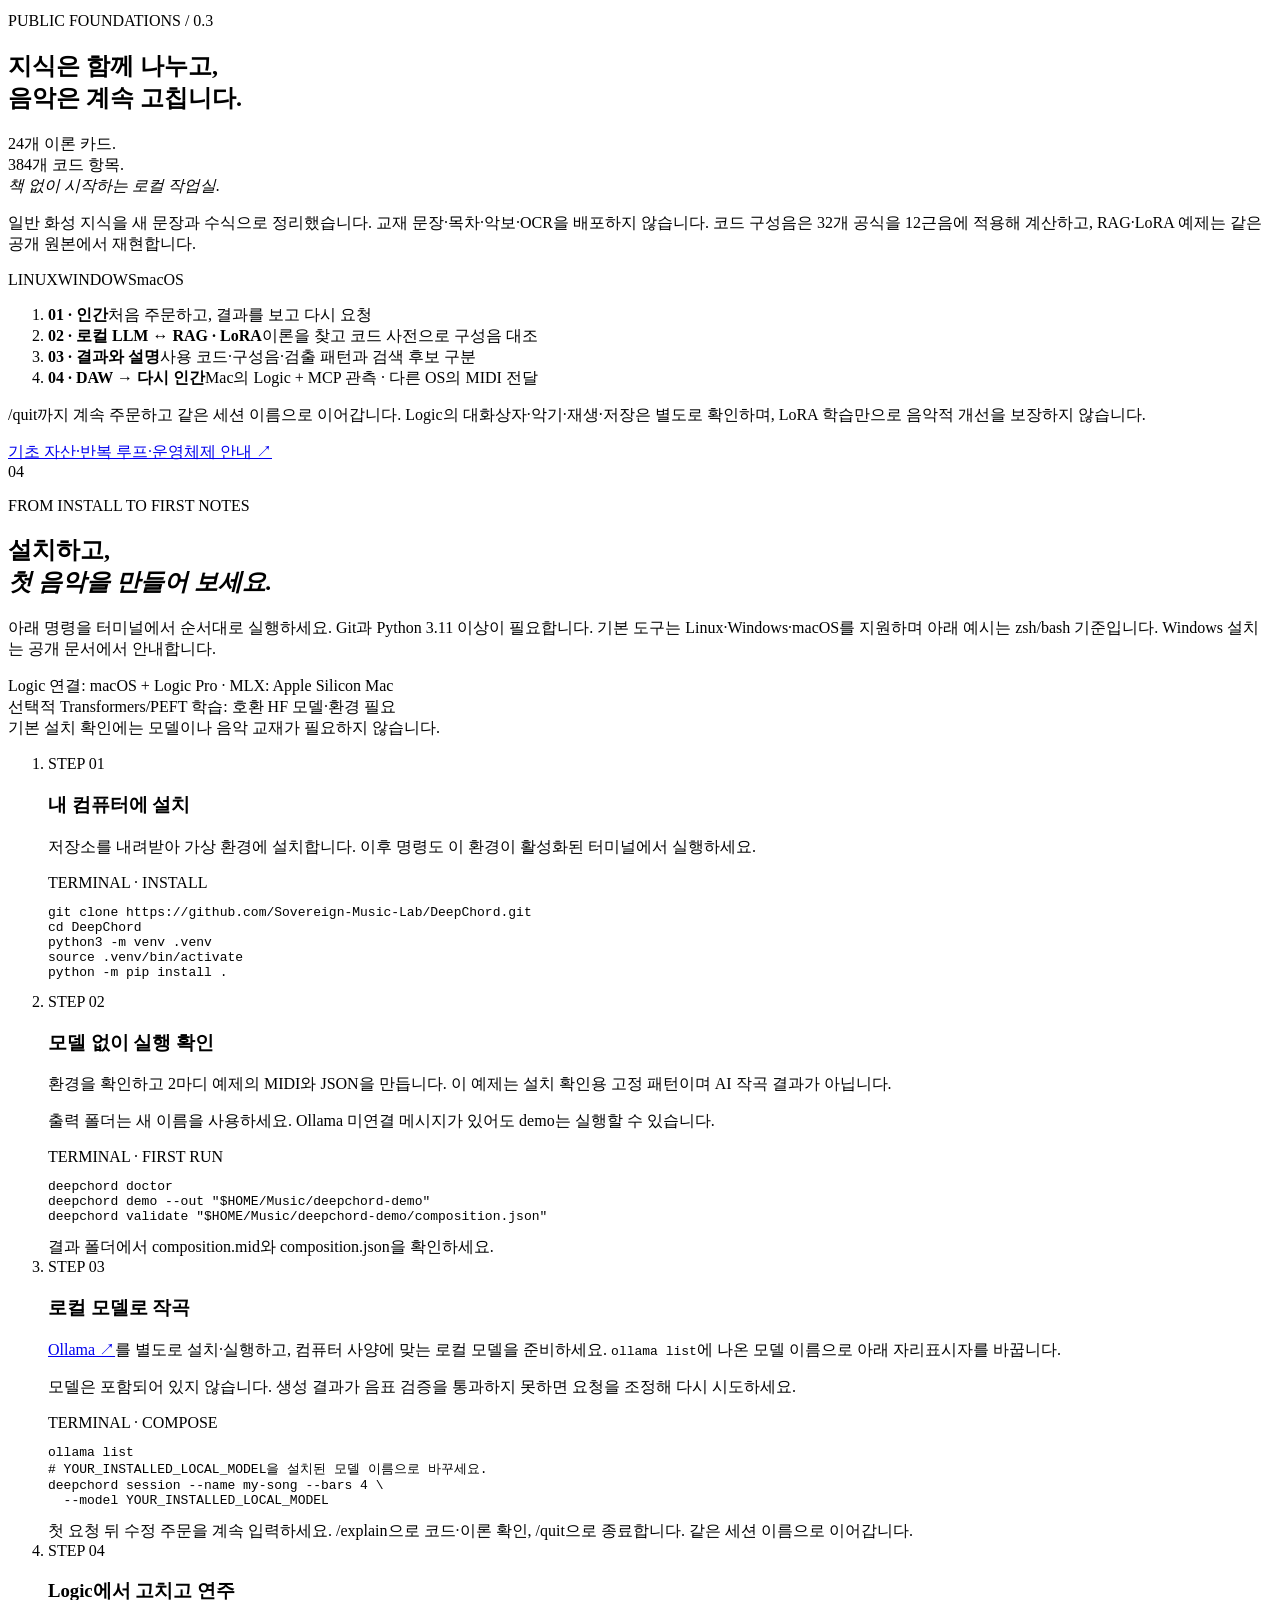
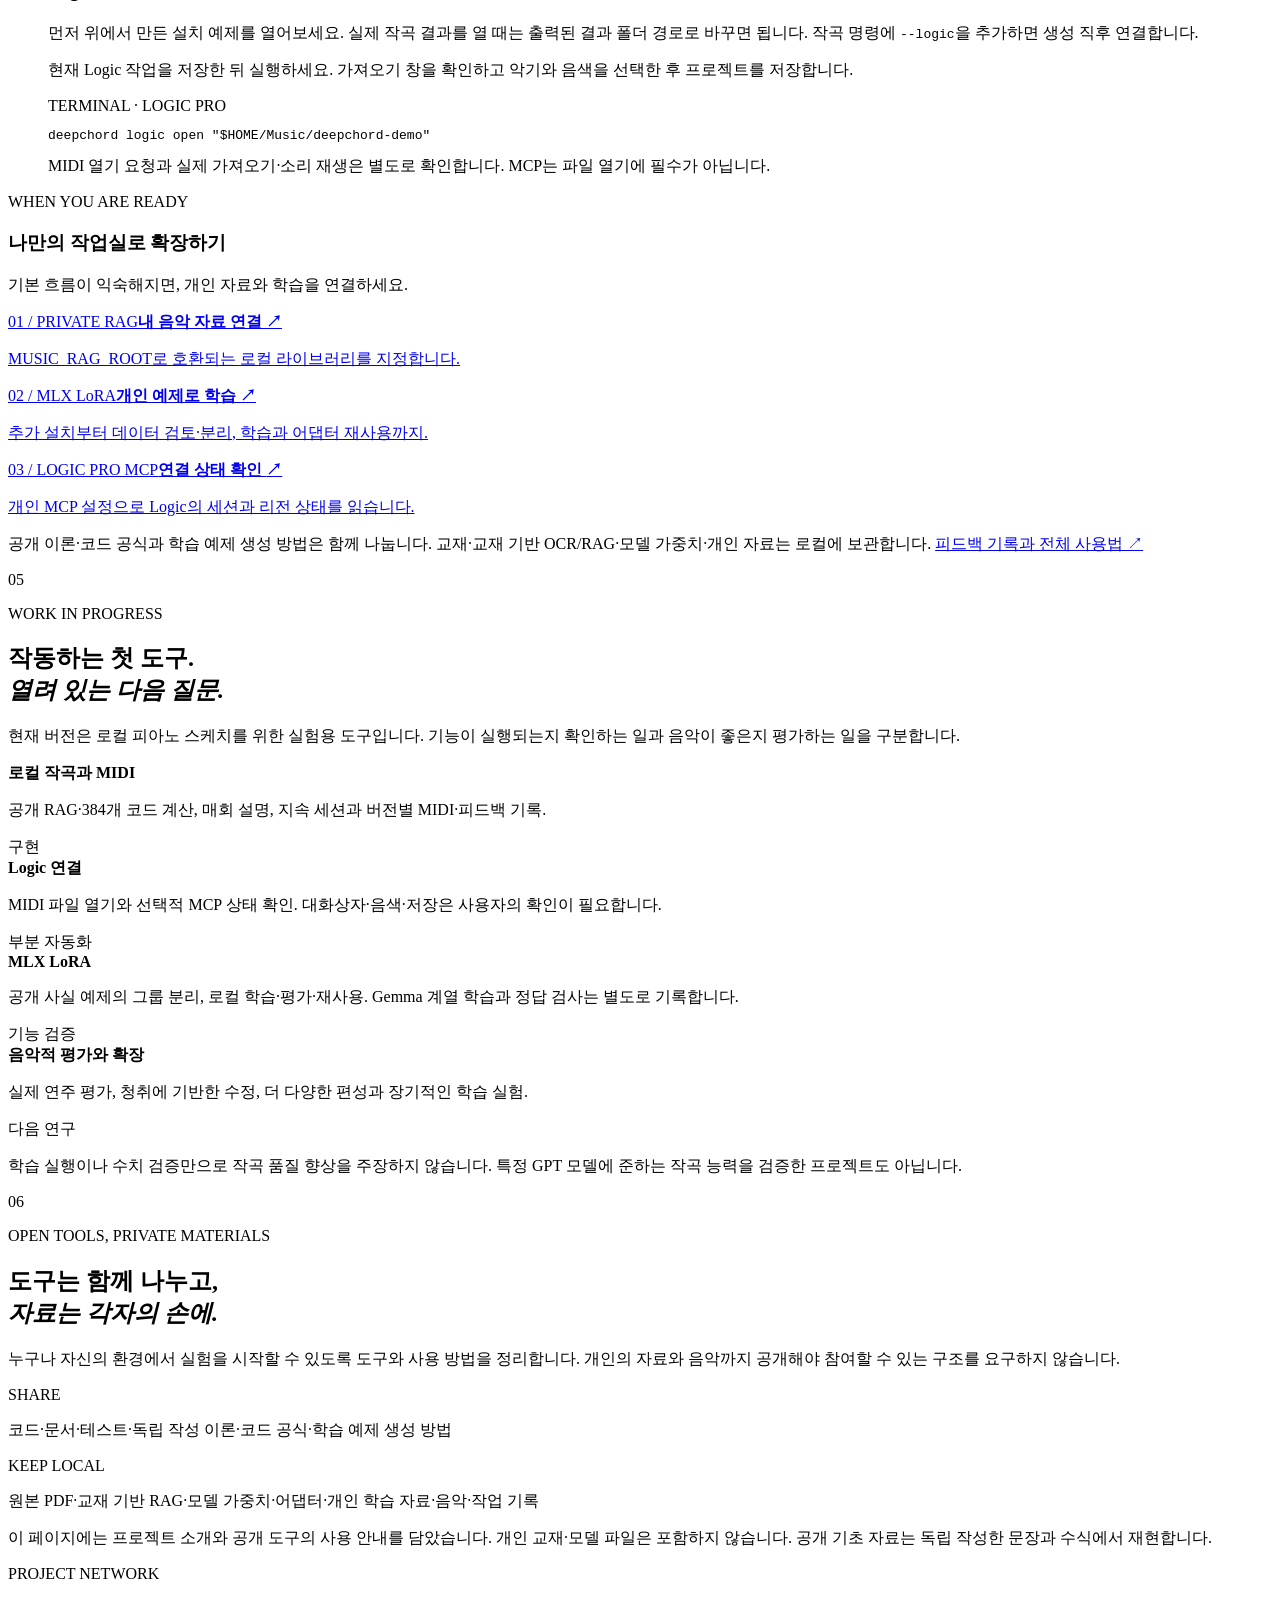
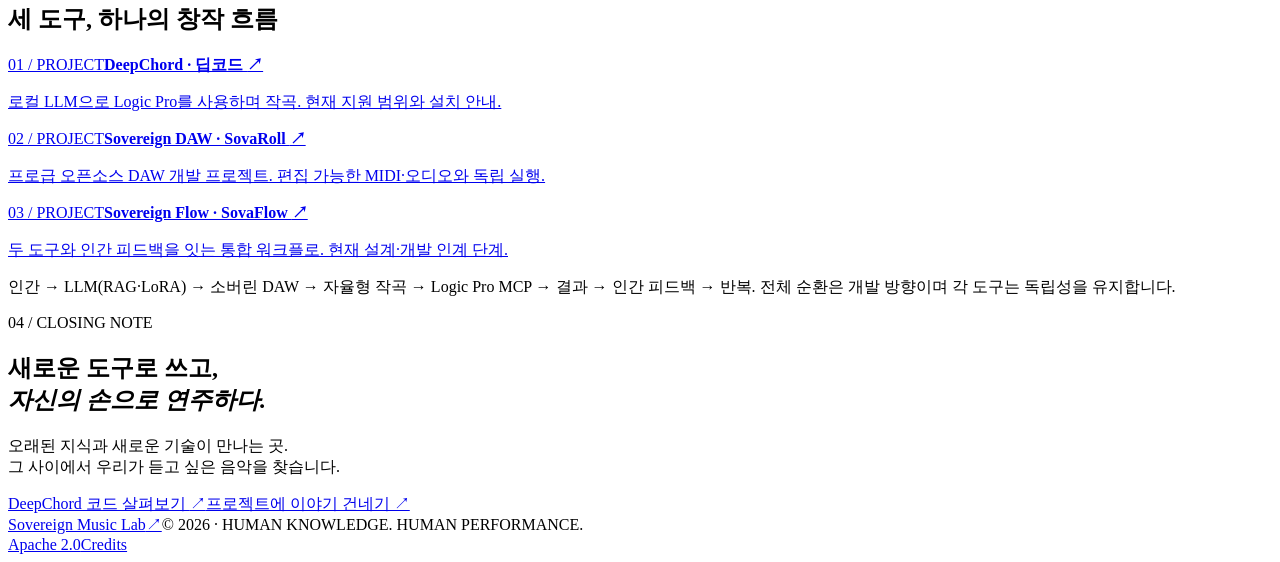
==== commit b969e6ef: "docs: add credits, project navigation, and local model handoff Add author credits, abstracts and con" ====
--- a/site/index.html
+++ b/site/index.html
@@ -18,7 +18,7 @@
 </head>
 <body>
 <a class="skip" href="#abstract">본문으로 건너뛰기</a>
-<header class="header wrap"><a class="brand" href="#top" aria-label="Sovereign Music Lab 처음으로"><svg width="32" height="32" viewBox="0 0 32 32" aria-hidden="true"><path d="M3 25V7h5v18m6-7V4h5v14m6 10V10h5v18" fill="none" stroke="currentColor" stroke-width="2"/></svg><span>SOVEREIGN<br>MUSIC LAB</span></a><nav aria-label="주요 메뉴"><a href="#deepchord">DeepChord</a><a href="#contents">연구 노트</a><a href="#getting-started">설치·사용</a><a class="external" href="https://github.com/Sovereign-Music-Lab" target="_blank" rel="noopener noreferrer">GitHub <span aria-hidden="true">↗</span></a></nav><div class="language-switch" aria-label="언어 선택"><a href="/" lang="ko" aria-current="page">한국어</a><span aria-hidden="true">/</span><a href="/en/" lang="en" data-language-link>English</a></div></header>
+<header class="header wrap"><a class="brand" href="#top" aria-label="Sovereign Music Lab 처음으로"><svg width="32" height="32" viewBox="0 0 32 32" aria-hidden="true"><path d="M3 25V7h5v18m6-7V4h5v14m6 10V10h5v18" fill="none" stroke="currentColor" stroke-width="2"/></svg><span>SOVEREIGN<br>MUSIC LAB</span></a><nav aria-label="주요 메뉴"><a href="#project-network">프로젝트</a><a href="#contents">연구 노트</a><a href="#getting-started">설치·사용</a><a class="external" href="https://github.com/Sovereign-Music-Lab" target="_blank" rel="noopener noreferrer">GitHub <span aria-hidden="true">↗</span></a></nav><div class="language-switch" aria-label="언어 선택"><a href="/" lang="ko" aria-current="page">한국어</a><span aria-hidden="true">/</span><a href="/en/" lang="en" data-language-link>English</a></div></header>
 <main id="top">
 <section class="hero wrap" aria-labelledby="title">
 <div class="eyebrow"><span class="dot"></span> INDEPENDENT MUSIC & AI RESEARCH <span class="edition">FIELD NOTES / 001</span></div>
@@ -72,6 +72,7 @@
 </div></section>
 <section class="chapter wrap" id="progress"><div class="chapter-top"><span class="chapter-num">05</span><p class="eyebrow">WORK IN PROGRESS</p></div><div class="chapter-grid"><h2>작동하는 첫 도구.<br><em>열려 있는 다음 질문.</em></h2><p>현재 버전은 로컬 피아노 스케치를 위한 실험용 도구입니다. 기능이 실행되는지 확인하는 일과 음악이 좋은지 평가하는 일을 구분합니다.</p></div><div class="status-table"><div class="status-row"><div><span class="status-dot"></span><strong>로컬 작곡과 MIDI</strong></div><p>공개 RAG·384개 코드 계산, 매회 설명, 지속 세션과 버전별 MIDI·피드백 기록.</p><span class="status">구현</span></div><div class="status-row"><div><span class="status-dot"></span><strong>Logic 연결</strong></div><p>MIDI 파일 열기와 선택적 MCP 상태 확인. 대화상자·음색·저장은 사용자의 확인이 필요합니다.</p><span class="status">부분 자동화</span></div><div class="status-row"><div><span class="status-dot"></span><strong>MLX LoRA</strong></div><p>공개 사실 예제의 그룹 분리, 로컬 학습·평가·재사용. Gemma 계열 학습과 정답 검사는 별도로 기록합니다.</p><span class="status">기능 검증</span></div><div class="status-row future"><div><span class="status-dot"></span><strong>음악적 평가와 확장</strong></div><p>실제 연주 평가, 청취에 기반한 수정, 더 다양한 편성과 장기적인 학습 실험.</p><span class="status">다음 연구</span></div></div><p class="research-note">학습 실행이나 수치 검증만으로 작곡 품질 향상을 주장하지 않습니다. 특정 GPT 모델에 준하는 작곡 능력을 검증한 프로젝트도 아닙니다.</p></section>
 <section class="openness wrap" id="openness"><div class="chapter-top"><span class="chapter-num">06</span><p class="eyebrow">OPEN TOOLS, PRIVATE MATERIALS</p></div><div class="chapter-grid"><h2>도구는 함께 나누고,<br><em>자료는 각자의 손에.</em></h2><div><p>누구나 자신의 환경에서 실험을 시작할 수 있도록 도구와 사용 방법을 정리합니다. 개인의 자료와 음악까지 공개해야 참여할 수 있는 구조를 요구하지 않습니다.</p><div class="boundary"><div><span>SHARE</span><p>코드·문서·테스트·독립 작성 이론·코드 공식·학습 예제 생성 방법</p></div><div><span>KEEP LOCAL</span><p>원본 PDF·교재 기반 RAG·모델 가중치·어댑터·개인 학습 자료·음악·작업 기록</p></div></div><p class="small">이 페이지에는 프로젝트 소개와 공개 도구의 사용 안내를 담았습니다. 개인 교재·모델 파일은 포함하지 않습니다. 공개 기초 자료는 독립 작성한 문장과 수식에서 재현합니다.</p></div></div></section>
+<section class="guide-section wrap" id="project-network" aria-labelledby="network-title"><div class="section-label"><span>PROJECT NETWORK</span><h2 id="network-title">세 도구, 하나의 창작 흐름</h2></div><div class="doc-links"><a href="https://github.com/Sovereign-Music-Lab/DeepChord" target="_blank" rel="noopener noreferrer"><span>01 / PROJECT</span><strong>DeepChord · 딥코드 <b aria-hidden="true">↗</b></strong><p>로컬 LLM으로 Logic Pro를 사용하며 작곡. 현재 지원 범위와 설치 안내.</p></a><a href="https://github.com/Sovereign-Music-Lab/sovaroll-DAW" target="_blank" rel="noopener noreferrer"><span>02 / PROJECT</span><strong>Sovereign DAW · SovaRoll <b aria-hidden="true">↗</b></strong><p>프로급 오픈소스 DAW 개발 프로젝트. 편집 가능한 MIDI·오디오와 독립 실행.</p></a><a href="https://github.com/Sovereign-Music-Lab/SovaFlow" target="_blank" rel="noopener noreferrer"><span>03 / PROJECT</span><strong>Sovereign Flow · SovaFlow <b aria-hidden="true">↗</b></strong><p>두 도구와 인간 피드백을 잇는 통합 워크플로. 현재 설계·개발 인계 단계.</p></a></div><p class="guide-footer">인간 → LLM(RAG·LoRA) → 소버린 DAW → 자율형 작곡 → Logic Pro MCP → 결과 → 인간 피드백 → 반복. 전체 순환은 개발 방향이며 각 도구는 독립성을 유지합니다.</p></section>
 <section class="closing" id="closing"><div class="wrap"><p class="eyebrow">04 / CLOSING NOTE</p><h2>새로운 도구로 쓰고,<br><em>자신의 손으로 연주하다.</em></h2><p>오래된 지식과 새로운 기술이 만나는 곳.<br>그 사이에서 우리가 듣고 싶은 음악을 찾습니다.</p><div class="closing-links"><a class="button light" href="https://github.com/Sovereign-Music-Lab/DeepChord" target="_blank" rel="noopener noreferrer">DeepChord 코드 살펴보기 <span aria-hidden="true">↗</span></a><a class="text-link" href="mailto:vividsaebom@gmail.com">프로젝트에 이야기 건네기 ↗</a></div><div class="closing-line" aria-hidden="true"></div></div></section>
 </main><footer class="footer wrap"><a class="footer-brand" href="#top">Sovereign Music Lab<span aria-hidden="true">↗</span></a><span>© 2026 · HUMAN KNOWLEDGE. HUMAN PERFORMANCE.</span><div class="footer-links"><a href="/LICENSE">Apache 2.0</a><a href="#credits-title">Credits</a></div></footer>
 </body></html>
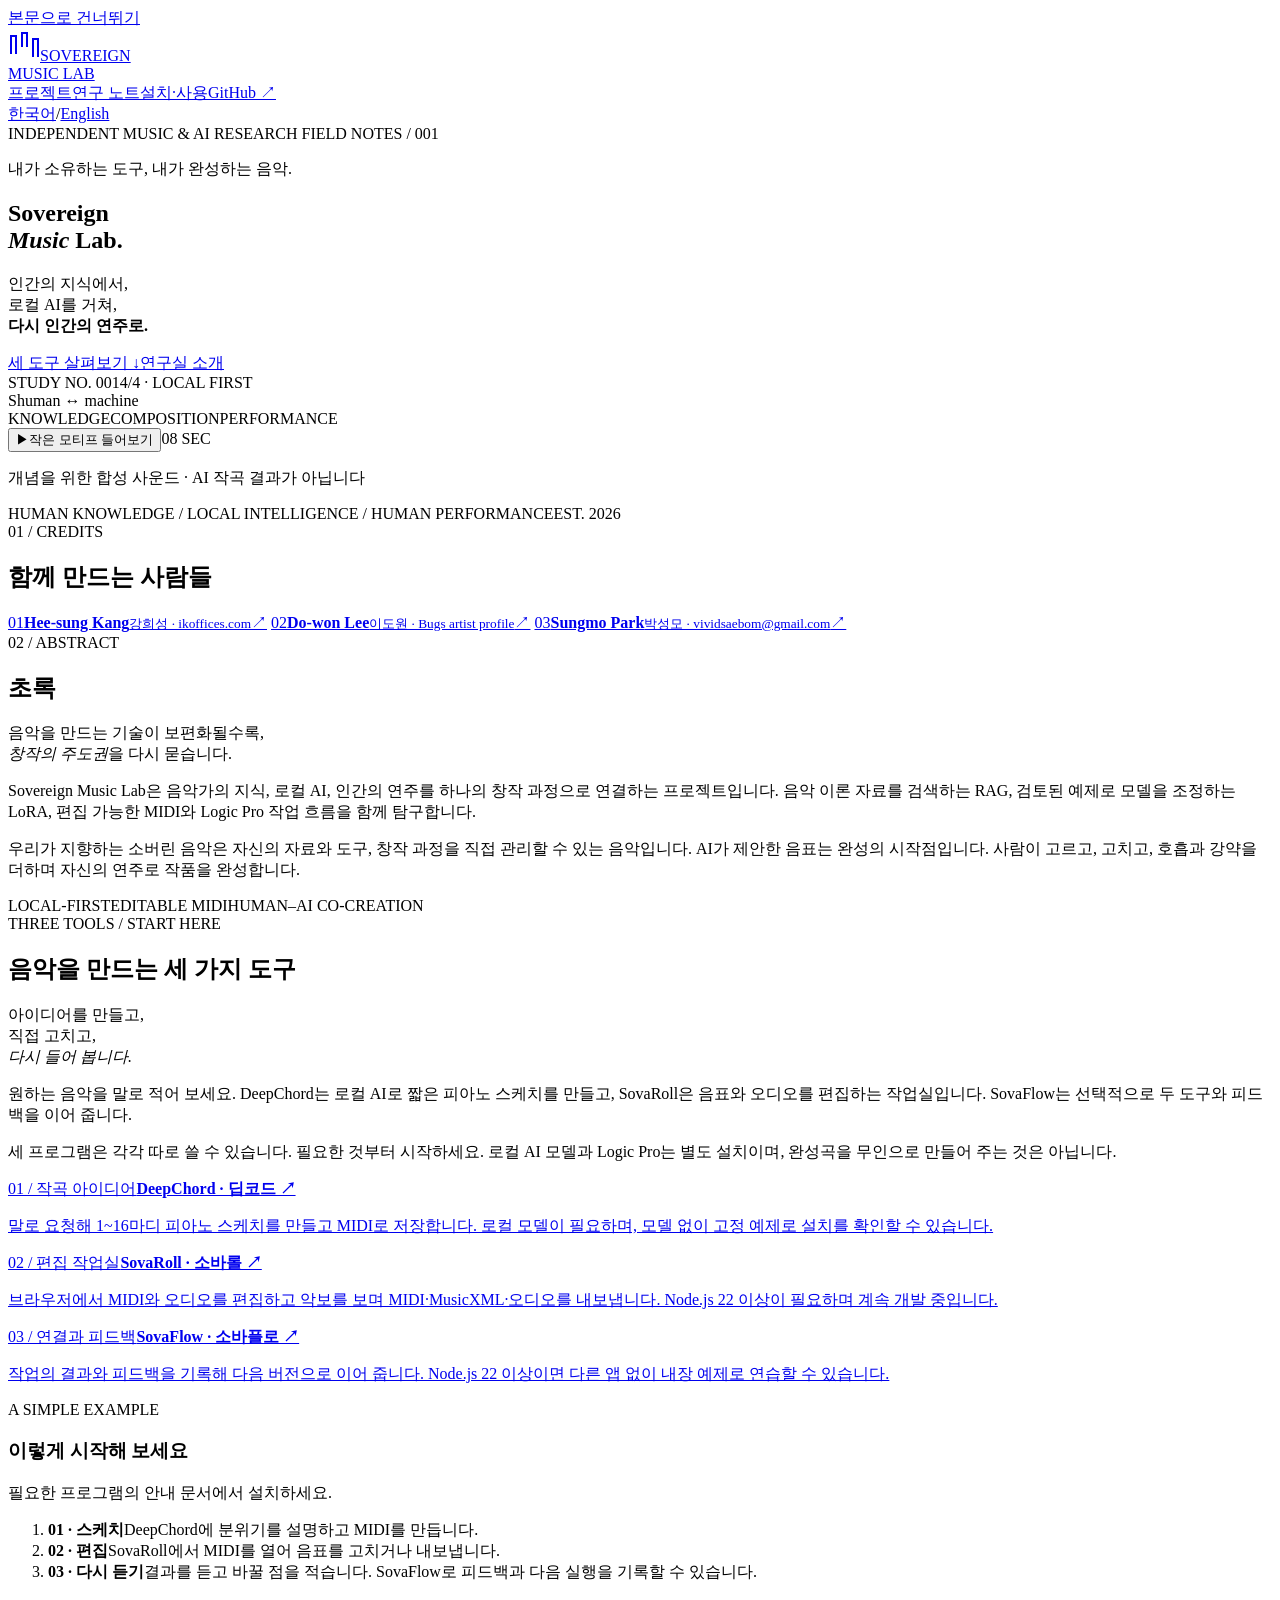
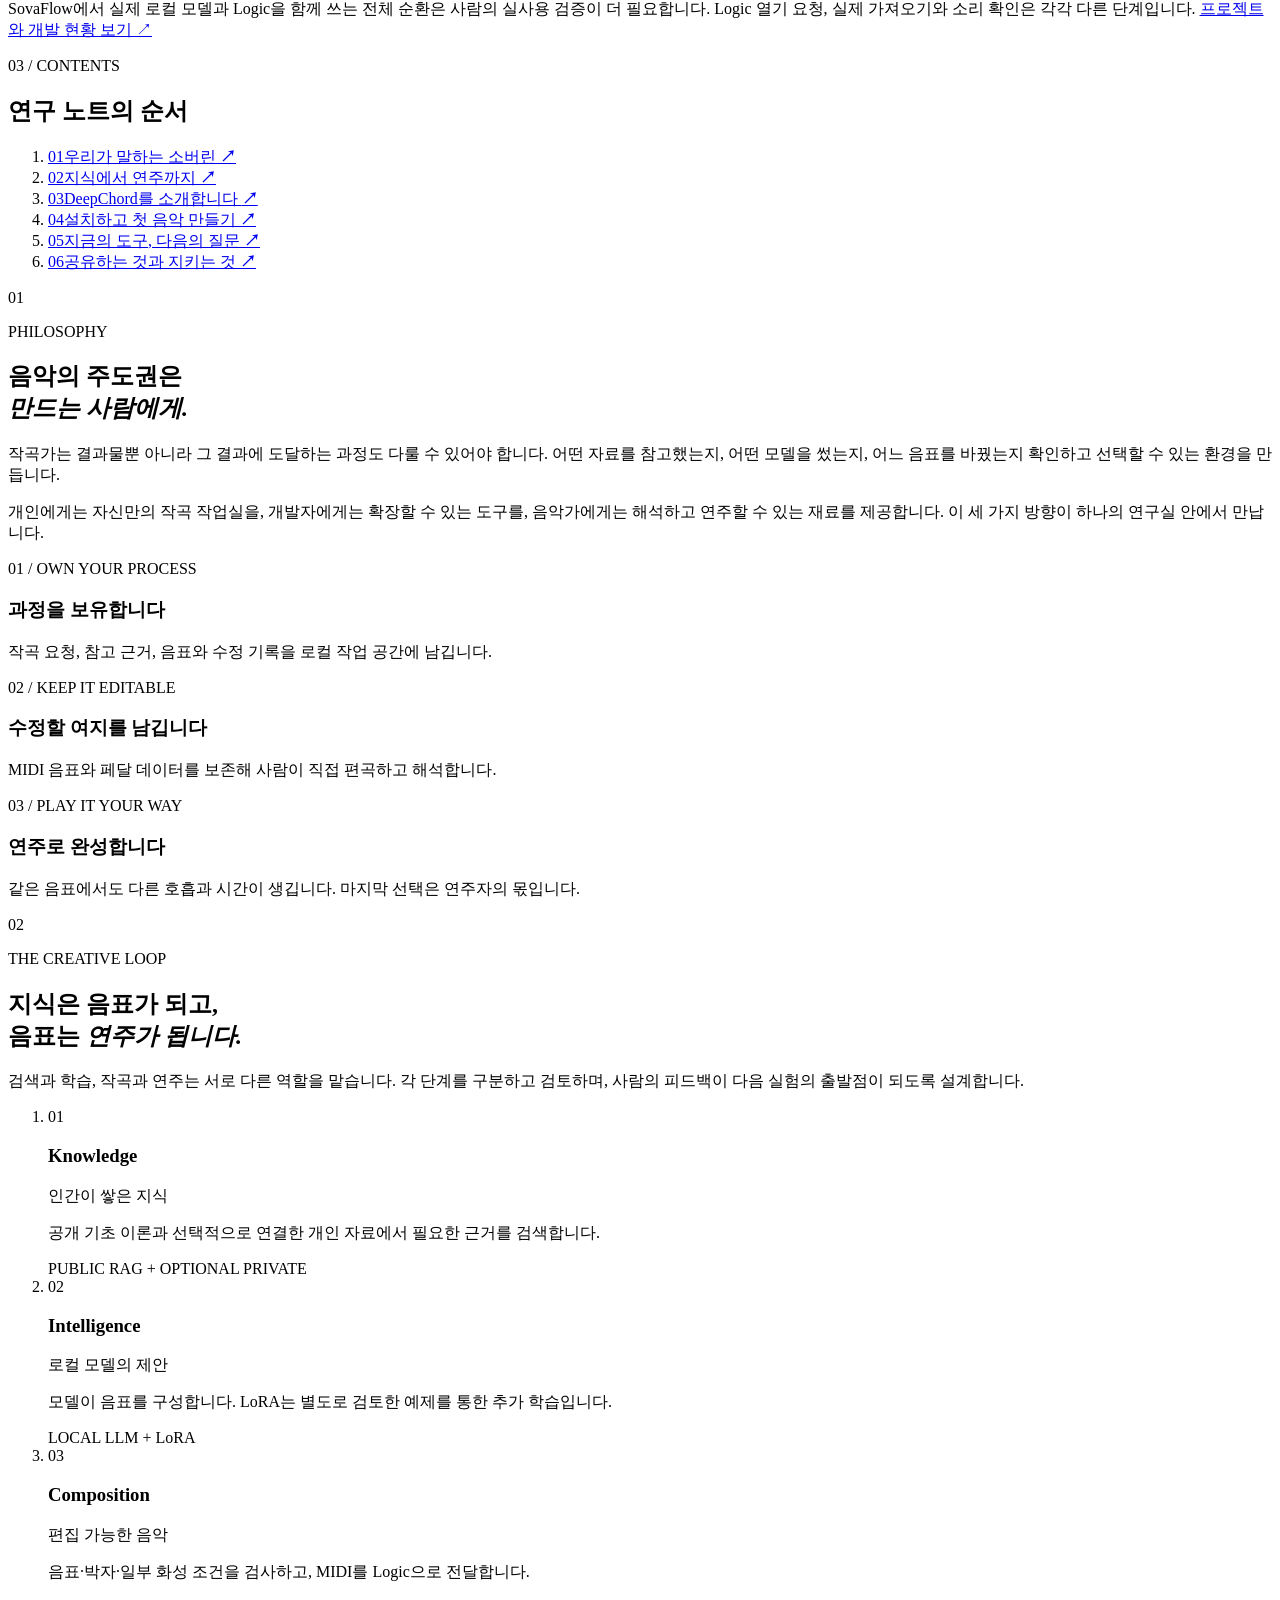
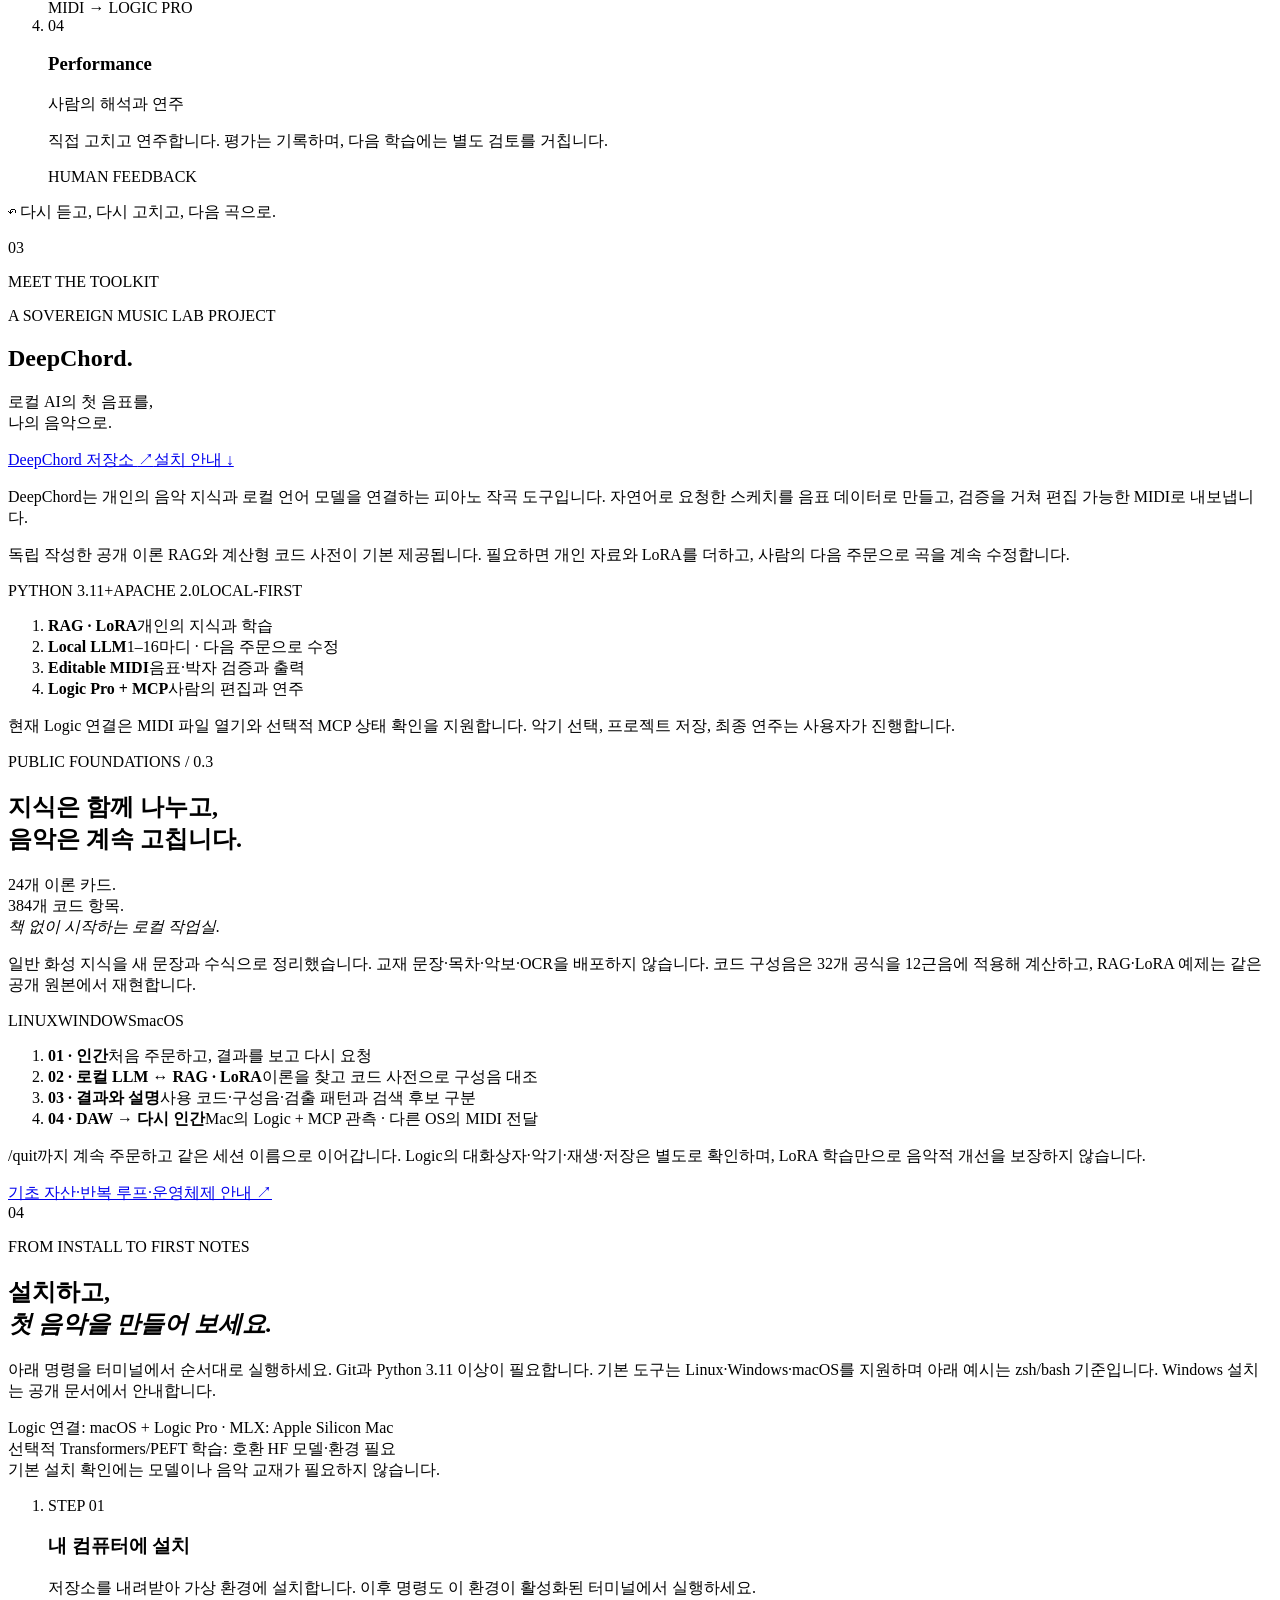
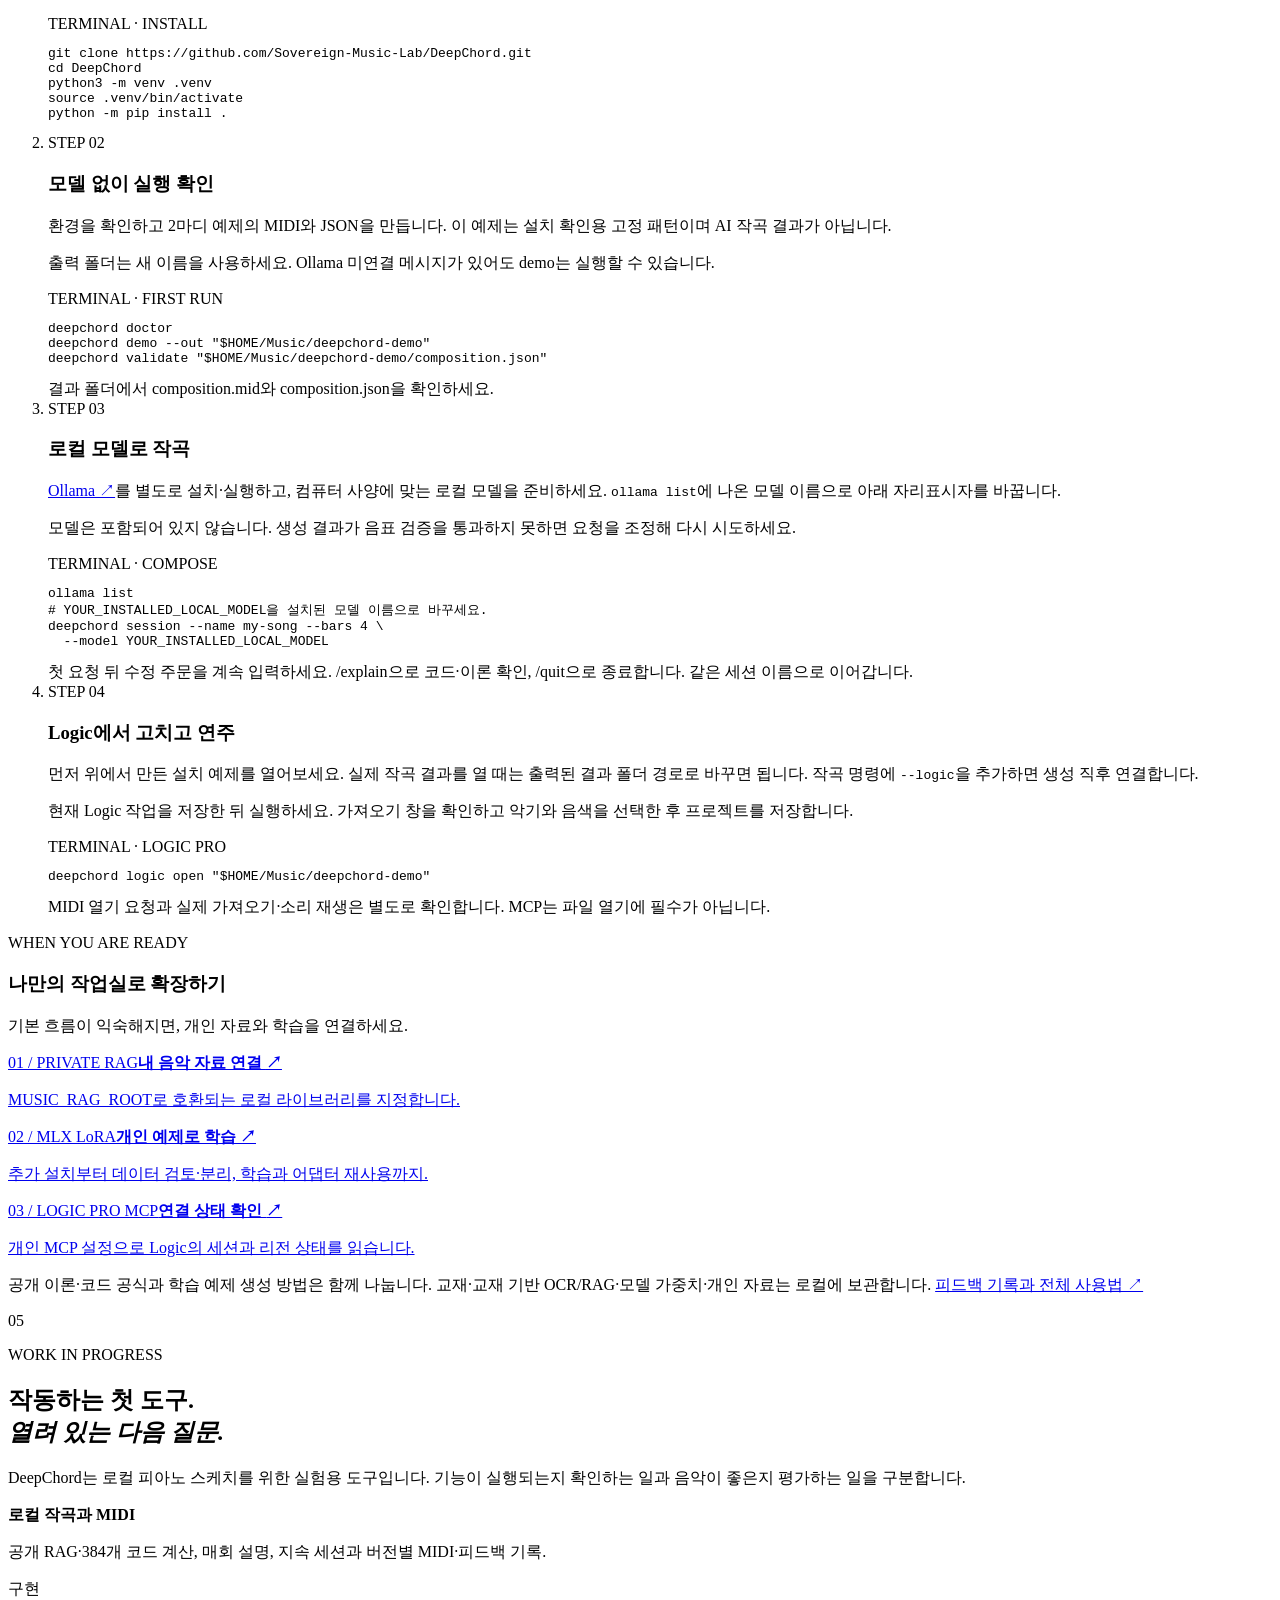
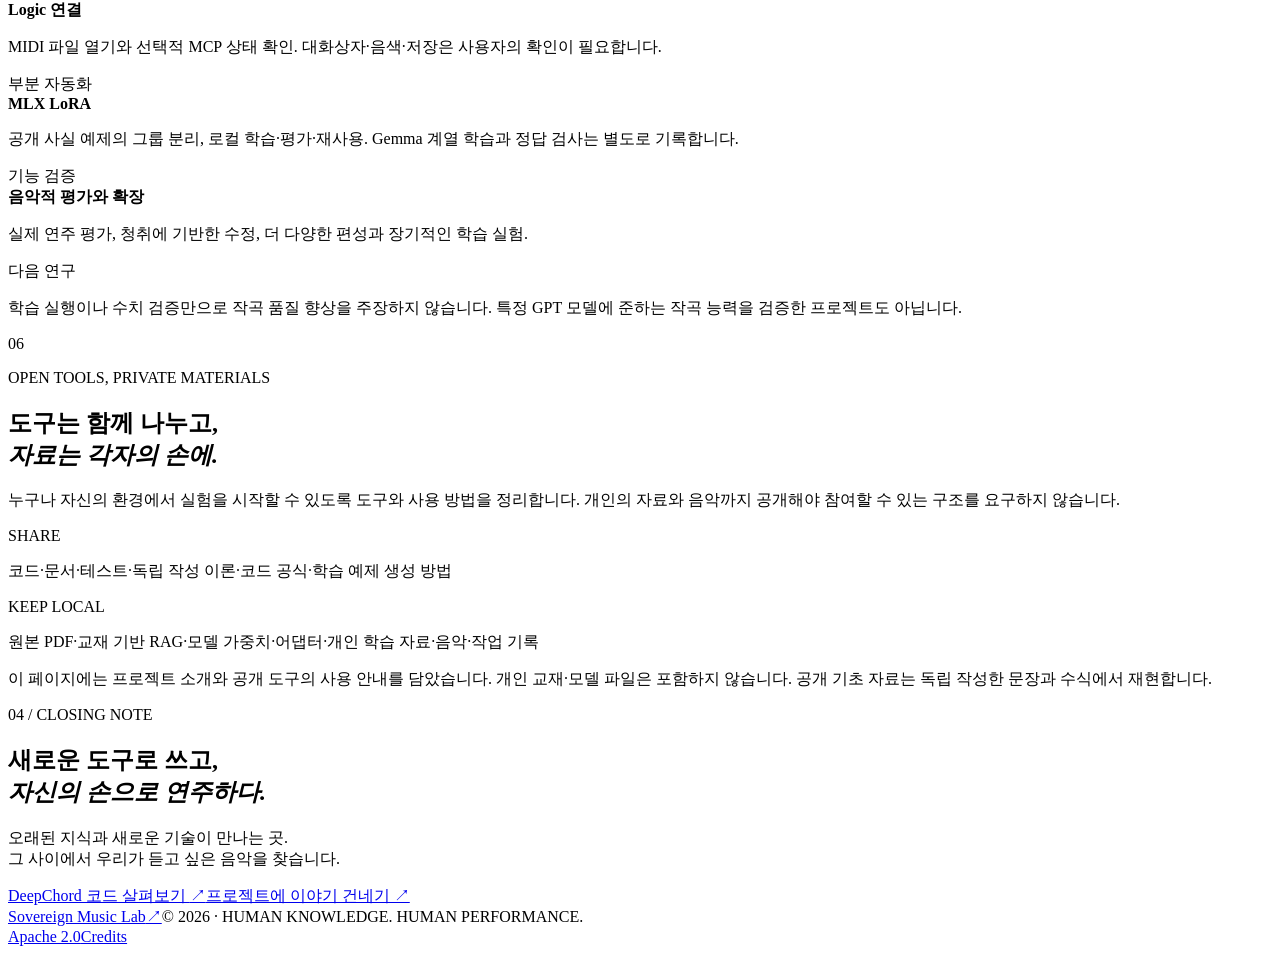
==== commit 53bcdca5: "Explain the three music tools on the landing page" ====
--- a/site/index.html
+++ b/site/index.html
@@ -3,8 +3,8 @@
 <head>
 <meta charset="utf-8"><meta name="viewport" content="width=device-width, initial-scale=1">
 <meta name="theme-color" content="#f2f0e9">
-<title>Sovereign Music Lab — DeepChord, 로컬 AI에서 나의 음악으로</title>
-<meta name="description" content="Sovereign Music Lab의 DeepChord. 개인 RAG·LoRA와 로컬 LLM, 편집 가능한 MIDI, Logic Pro를 연결하는 작곡 도구를 소개하고 설치부터 사용까지 안내합니다.">
+<title>Sovereign Music Lab — 작곡부터 편집까지, 세 가지 음악 도구</title>
+<meta name="description" content="DeepChord로 작곡하고 SovaRoll에서 편집하고 SovaFlow로 피드백을 이어 가세요. 세 음악 도구를 쉽게 소개합니다.">
 <meta property="og:title" content="Sovereign Music Lab · DeepChord"><meta property="og:description" content="Meet DeepChord — private knowledge, local AI, editable music. 프로젝트 소개와 설치·사용 안내."><meta property="og:type" content="website"><meta property="og:url" content="https://sovereign-music-lab.github.io/">
 <link rel="canonical" href="https://sovereign-music-lab.github.io/">
 <link rel="alternate" hreflang="ko" href="https://sovereign-music-lab.github.io/">
@@ -22,7 +22,7 @@
 <main id="top">
 <section class="hero wrap" aria-labelledby="title">
 <div class="eyebrow"><span class="dot"></span> INDEPENDENT MUSIC & AI RESEARCH <span class="edition">FIELD NOTES / 001</span></div>
-<div class="hero-grid"><div class="hero-copy"><p class="kicker">내가 소유하는 도구, 내가 완성하는 음악.</p><h1 id="title">Sovereign<br><em>Music</em> Lab<span class="period">.</span></h1><p class="hero-desc">인간의 지식에서,<br>로컬 AI를 거쳐,<br><strong>다시 인간의 연주로.</strong></p><div class="hero-actions"><a class="button dark" href="#getting-started">DeepChord 시작하기 <span aria-hidden="true">↓</span></a><a class="text-link" href="#abstract">연구실 소개</a></div></div>
+<div class="hero-grid"><div class="hero-copy"><p class="kicker">내가 소유하는 도구, 내가 완성하는 음악.</p><h1 id="title">Sovereign<br><em>Music</em> Lab<span class="period">.</span></h1><p class="hero-desc">인간의 지식에서,<br>로컬 AI를 거쳐,<br><strong>다시 인간의 연주로.</strong></p><div class="hero-actions"><a class="button dark" href="#project-network">세 도구 살펴보기 <span aria-hidden="true">↓</span></a><a class="text-link" href="#abstract">연구실 소개</a></div></div>
 <div class="score-art" aria-label="인간의 지식이 로컬 AI의 음표를 거쳐 사람의 연주로 이어지는 개념도">
 <div class="art-top"><span>STUDY NO. 001</span><span>4/4 · LOCAL FIRST</span></div>
 <div class="art-orbit" aria-hidden="true"><div class="orbit o1"></div><div class="orbit o2"></div><div class="orbit o3"></div><span class="orbit-dot d1"></span><span class="orbit-dot d2"></span><span class="orbit-dot d3"></span><div class="orbit-core">S<span>human ↔ machine</span></div><span class="orbit-label l1">KNOWLEDGE</span><span class="orbit-label l2">COMPOSITION</span><span class="orbit-label l3">PERFORMANCE</span></div>
@@ -37,6 +37,7 @@
 <a href="mailto:vividsaebom@gmail.com"><span class="credit-number">03</span><span><strong>Sungmo Park</strong><small>박성모 · vividsaebom@gmail.com</small></span><span class="arrow" aria-hidden="true">↗</span></a>
 </div></section>
 <section class="abstract wrap" id="abstract" aria-labelledby="abstract-title"><div class="section-label"><span>02 / ABSTRACT</span><h2 id="abstract-title">초록</h2></div><div class="abstract-body"><p class="lead">음악을 만드는 기술이 보편화될수록,<br><em>창작의 주도권</em>을 다시 묻습니다.</p><p>Sovereign Music Lab은 음악가의 지식, 로컬 AI, 인간의 연주를 하나의 창작 과정으로 연결하는 프로젝트입니다. 음악 이론 자료를 검색하는 RAG, 검토된 예제로 모델을 조정하는 LoRA, 편집 가능한 MIDI와 Logic Pro 작업 흐름을 함께 탐구합니다.</p><p>우리가 지향하는 소버린 음악은 자신의 자료와 도구, 창작 과정을 직접 관리할 수 있는 음악입니다. AI가 제안한 음표는 완성의 시작점입니다. 사람이 고르고, 고치고, 호흡과 강약을 더하며 자신의 연주로 작품을 완성합니다.</p><div class="keywords"><span>LOCAL-FIRST</span><span>EDITABLE MIDI</span><span>HUMAN–AI CO-CREATION</span></div></div></section>
+<section class="guide-section wrap" id="project-network" aria-labelledby="network-title"><div class="section-label"><span>THREE TOOLS / START HERE</span><h2 id="network-title">음악을 만드는 세 가지 도구</h2></div><div class="chapter-grid"><p class="lead">아이디어를 만들고,<br>직접 고치고,<br><em>다시 들어 봅니다.</em></p><div><p>원하는 음악을 말로 적어 보세요. DeepChord는 로컬 AI로 짧은 피아노 스케치를 만들고, SovaRoll은 음표와 오디오를 편집하는 작업실입니다. SovaFlow는 선택적으로 두 도구와 피드백을 이어 줍니다.</p><p>세 프로그램은 각각 따로 쓸 수 있습니다. 필요한 것부터 시작하세요. 로컬 AI 모델과 Logic Pro는 별도 설치이며, 완성곡을 무인으로 만들어 주는 것은 아닙니다.</p></div></div><div class="doc-links"><a href="https://github.com/Sovereign-Music-Lab/DeepChord/blob/main/README.ko.md"><span>01 / 작곡 아이디어</span><strong>DeepChord · 딥코드 ↗</strong><p>말로 요청해 1~16마디 피아노 스케치를 만들고 MIDI로 저장합니다. 로컬 모델이 필요하며, 모델 없이 고정 예제로 설치를 확인할 수 있습니다.</p></a><a href="https://github.com/Sovereign-Music-Lab/sovaroll-DAW/blob/main/README.ko.md"><span>02 / 편집 작업실</span><strong>SovaRoll · 소바롤 ↗</strong><p>브라우저에서 MIDI와 오디오를 편집하고 악보를 보며 MIDI·MusicXML·오디오를 내보냅니다. Node.js 22 이상이 필요하며 계속 개발 중입니다.</p></a><a href="https://github.com/Sovereign-Music-Lab/SovaFlow/blob/main/README.ko.md"><span>03 / 연결과 피드백</span><strong>SovaFlow · 소바플로 ↗</strong><p>작업의 결과와 피드백을 기록해 다음 버전으로 이어 줍니다. Node.js 22 이상이면 다른 앱 없이 내장 예제로 연습할 수 있습니다.</p></a></div><div class="next-steps"><div class="next-heading"><span class="product-overline">A SIMPLE EXAMPLE</span><h3>이렇게 시작해 보세요</h3><p>필요한 프로그램의 안내 문서에서 설치하세요.</p></div><ol class="human-loop"><li><b>01 · 스케치</b><span>DeepChord에 분위기를 설명하고 MIDI를 만듭니다.</span></li><li><b>02 · 편집</b><span>SovaRoll에서 MIDI를 열어 음표를 고치거나 내보냅니다.</span></li><li><b>03 · 다시 듣기</b><span>결과를 듣고 바꿀 점을 적습니다. SovaFlow로 피드백과 다음 실행을 기록할 수 있습니다.</span></li></ol></div><p class="guide-footer">SovaFlow에서 실제 로컬 모델과 Logic을 함께 쓰는 전체 순환은 사람의 실사용 검증이 더 필요합니다. Logic 열기 요청, 실제 가져오기와 소리 확인은 각각 다른 단계입니다. <a href="https://github.com/Sovereign-Music-Lab">프로젝트와 개발 현황 보기 ↗</a></p></section>
 <section class="contents-band" id="contents"><div class="wrap contents"><div class="section-label"><span>03 / CONTENTS</span><h2>연구 노트의 순서</h2></div><ol><li><a href="#philosophy"><span>01</span>우리가 말하는 소버린 <b>↗</b></a></li><li><a href="#workflow"><span>02</span>지식에서 연주까지 <b>↗</b></a></li><li><a href="#deepchord"><span>03</span>DeepChord를 소개합니다 <b>↗</b></a></li><li><a href="#getting-started"><span>04</span>설치하고 첫 음악 만들기 <b>↗</b></a></li><li><a href="#progress"><span>05</span>지금의 도구, 다음의 질문 <b>↗</b></a></li><li><a href="#openness"><span>06</span>공유하는 것과 지키는 것 <b>↗</b></a></li></ol></div></section>
 <section class="chapter wrap" id="philosophy"><div class="chapter-top"><span class="chapter-num">01</span><p class="eyebrow">PHILOSOPHY</p></div><div class="chapter-grid"><h2>음악의 주도권은<br><em>만드는 사람에게.</em></h2><div><p>작곡가는 결과물뿐 아니라 그 결과에 도달하는 과정도 다룰 수 있어야 합니다. 어떤 자료를 참고했는지, 어떤 모델을 썼는지, 어느 음표를 바꿨는지 확인하고 선택할 수 있는 환경을 만듭니다.</p><p>개인에게는 자신만의 작곡 작업실을, 개발자에게는 확장할 수 있는 도구를, 음악가에게는 해석하고 연주할 수 있는 재료를 제공합니다. 이 세 가지 방향이 하나의 연구실 안에서 만납니다.</p></div></div><div class="principles"><div><span>01 / OWN YOUR PROCESS</span><h3>과정을 보유합니다</h3><p>작곡 요청, 참고 근거, 음표와 수정 기록을 로컬 작업 공간에 남깁니다.</p></div><div><span>02 / KEEP IT EDITABLE</span><h3>수정할 여지를 남깁니다</h3><p>MIDI 음표와 페달 데이터를 보존해 사람이 직접 편곡하고 해석합니다.</p></div><div><span>03 / PLAY IT YOUR WAY</span><h3>연주로 완성합니다</h3><p>같은 음표에서도 다른 호흡과 시간이 생깁니다. 마지막 선택은 연주자의 몫입니다.</p></div></div></section>
 <section class="workflow-section" id="workflow"><div class="wrap"><div class="chapter-top"><span class="chapter-num">02</span><p class="eyebrow">THE CREATIVE LOOP</p></div><div class="chapter-grid"><h2>지식은 음표가 되고,<br>음표는 <em>연주가 됩니다.</em></h2><p>검색과 학습, 작곡과 연주는 서로 다른 역할을 맡습니다. 각 단계를 구분하고 검토하며, 사람의 피드백이 다음 실험의 출발점이 되도록 설계합니다.</p></div><ol class="workflow"><li><span class="step">01</span><h3>Knowledge</h3><p class="step-title">인간이 쌓은 지식</p><p>공개 기초 이론과 선택적으로 연결한 개인 자료에서 필요한 근거를 검색합니다.</p><span class="tag">PUBLIC RAG + OPTIONAL PRIVATE</span></li><li><span class="step">02</span><h3>Intelligence</h3><p class="step-title">로컬 모델의 제안</p><p>모델이 음표를 구성합니다. LoRA는 별도로 검토한 예제를 통한 추가 학습입니다.</p><span class="tag">LOCAL LLM + LoRA</span></li><li><span class="step">03</span><h3>Composition</h3><p class="step-title">편집 가능한 음악</p><p>음표·박자·일부 화성 조건을 검사하고, MIDI를 Logic으로 전달합니다.</p><span class="tag">MIDI → LOGIC PRO</span></li><li><span class="step">04</span><h3>Performance</h3><p class="step-title">사람의 해석과 연주</p><p>직접 고치고 연주합니다. 평가는 기록하며, 다음 학습에는 별도 검토를 거칩니다.</p><span class="tag">HUMAN FEEDBACK</span></li></ol><p class="loop-note"><span aria-hidden="true">↶</span> 다시 듣고, 다시 고치고, 다음 곡으로.</p></div></section>
@@ -70,9 +71,8 @@
 <p class="guide-footer">공개 이론·코드 공식과 학습 예제 생성 방법은 함께 나눕니다. 교재·교재 기반 OCR/RAG·모델 가중치·개인 자료는 로컬에 보관합니다. <a href="https://github.com/Sovereign-Music-Lab/DeepChord/blob/main/README.ko.md#피드백검사공개-범위" target="_blank" rel="noopener noreferrer">피드백 기록과 전체 사용법 ↗</a></p>
 <p id="copy-status" class="sr-only" role="status" aria-live="polite"></p>
 </div></section>
-<section class="chapter wrap" id="progress"><div class="chapter-top"><span class="chapter-num">05</span><p class="eyebrow">WORK IN PROGRESS</p></div><div class="chapter-grid"><h2>작동하는 첫 도구.<br><em>열려 있는 다음 질문.</em></h2><p>현재 버전은 로컬 피아노 스케치를 위한 실험용 도구입니다. 기능이 실행되는지 확인하는 일과 음악이 좋은지 평가하는 일을 구분합니다.</p></div><div class="status-table"><div class="status-row"><div><span class="status-dot"></span><strong>로컬 작곡과 MIDI</strong></div><p>공개 RAG·384개 코드 계산, 매회 설명, 지속 세션과 버전별 MIDI·피드백 기록.</p><span class="status">구현</span></div><div class="status-row"><div><span class="status-dot"></span><strong>Logic 연결</strong></div><p>MIDI 파일 열기와 선택적 MCP 상태 확인. 대화상자·음색·저장은 사용자의 확인이 필요합니다.</p><span class="status">부분 자동화</span></div><div class="status-row"><div><span class="status-dot"></span><strong>MLX LoRA</strong></div><p>공개 사실 예제의 그룹 분리, 로컬 학습·평가·재사용. Gemma 계열 학습과 정답 검사는 별도로 기록합니다.</p><span class="status">기능 검증</span></div><div class="status-row future"><div><span class="status-dot"></span><strong>음악적 평가와 확장</strong></div><p>실제 연주 평가, 청취에 기반한 수정, 더 다양한 편성과 장기적인 학습 실험.</p><span class="status">다음 연구</span></div></div><p class="research-note">학습 실행이나 수치 검증만으로 작곡 품질 향상을 주장하지 않습니다. 특정 GPT 모델에 준하는 작곡 능력을 검증한 프로젝트도 아닙니다.</p></section>
+<section class="chapter wrap" id="progress"><div class="chapter-top"><span class="chapter-num">05</span><p class="eyebrow">WORK IN PROGRESS</p></div><div class="chapter-grid"><h2>작동하는 첫 도구.<br><em>열려 있는 다음 질문.</em></h2><p>DeepChord는 로컬 피아노 스케치를 위한 실험용 도구입니다. 기능이 실행되는지 확인하는 일과 음악이 좋은지 평가하는 일을 구분합니다.</p></div><div class="status-table"><div class="status-row"><div><span class="status-dot"></span><strong>로컬 작곡과 MIDI</strong></div><p>공개 RAG·384개 코드 계산, 매회 설명, 지속 세션과 버전별 MIDI·피드백 기록.</p><span class="status">구현</span></div><div class="status-row"><div><span class="status-dot"></span><strong>Logic 연결</strong></div><p>MIDI 파일 열기와 선택적 MCP 상태 확인. 대화상자·음색·저장은 사용자의 확인이 필요합니다.</p><span class="status">부분 자동화</span></div><div class="status-row"><div><span class="status-dot"></span><strong>MLX LoRA</strong></div><p>공개 사실 예제의 그룹 분리, 로컬 학습·평가·재사용. Gemma 계열 학습과 정답 검사는 별도로 기록합니다.</p><span class="status">기능 검증</span></div><div class="status-row future"><div><span class="status-dot"></span><strong>음악적 평가와 확장</strong></div><p>실제 연주 평가, 청취에 기반한 수정, 더 다양한 편성과 장기적인 학습 실험.</p><span class="status">다음 연구</span></div></div><p class="research-note">학습 실행이나 수치 검증만으로 작곡 품질 향상을 주장하지 않습니다. 특정 GPT 모델에 준하는 작곡 능력을 검증한 프로젝트도 아닙니다.</p></section>
 <section class="openness wrap" id="openness"><div class="chapter-top"><span class="chapter-num">06</span><p class="eyebrow">OPEN TOOLS, PRIVATE MATERIALS</p></div><div class="chapter-grid"><h2>도구는 함께 나누고,<br><em>자료는 각자의 손에.</em></h2><div><p>누구나 자신의 환경에서 실험을 시작할 수 있도록 도구와 사용 방법을 정리합니다. 개인의 자료와 음악까지 공개해야 참여할 수 있는 구조를 요구하지 않습니다.</p><div class="boundary"><div><span>SHARE</span><p>코드·문서·테스트·독립 작성 이론·코드 공식·학습 예제 생성 방법</p></div><div><span>KEEP LOCAL</span><p>원본 PDF·교재 기반 RAG·모델 가중치·어댑터·개인 학습 자료·음악·작업 기록</p></div></div><p class="small">이 페이지에는 프로젝트 소개와 공개 도구의 사용 안내를 담았습니다. 개인 교재·모델 파일은 포함하지 않습니다. 공개 기초 자료는 독립 작성한 문장과 수식에서 재현합니다.</p></div></div></section>
-<section class="guide-section wrap" id="project-network" aria-labelledby="network-title"><div class="section-label"><span>PROJECT NETWORK</span><h2 id="network-title">세 도구, 하나의 창작 흐름</h2></div><div class="doc-links"><a href="https://github.com/Sovereign-Music-Lab/DeepChord" target="_blank" rel="noopener noreferrer"><span>01 / PROJECT</span><strong>DeepChord · 딥코드 <b aria-hidden="true">↗</b></strong><p>로컬 LLM으로 Logic Pro를 사용하며 작곡. 현재 지원 범위와 설치 안내.</p></a><a href="https://github.com/Sovereign-Music-Lab/sovaroll-DAW" target="_blank" rel="noopener noreferrer"><span>02 / PROJECT</span><strong>Sovereign DAW · SovaRoll <b aria-hidden="true">↗</b></strong><p>프로급 오픈소스 DAW 개발 프로젝트. 편집 가능한 MIDI·오디오와 독립 실행.</p></a><a href="https://github.com/Sovereign-Music-Lab/SovaFlow" target="_blank" rel="noopener noreferrer"><span>03 / PROJECT</span><strong>Sovereign Flow · SovaFlow <b aria-hidden="true">↗</b></strong><p>두 도구와 인간 피드백을 잇는 통합 워크플로. 현재 설계·개발 인계 단계.</p></a></div><p class="guide-footer">인간 → LLM(RAG·LoRA) → 소버린 DAW → 자율형 작곡 → Logic Pro MCP → 결과 → 인간 피드백 → 반복. 전체 순환은 개발 방향이며 각 도구는 독립성을 유지합니다.</p></section>
 <section class="closing" id="closing"><div class="wrap"><p class="eyebrow">04 / CLOSING NOTE</p><h2>새로운 도구로 쓰고,<br><em>자신의 손으로 연주하다.</em></h2><p>오래된 지식과 새로운 기술이 만나는 곳.<br>그 사이에서 우리가 듣고 싶은 음악을 찾습니다.</p><div class="closing-links"><a class="button light" href="https://github.com/Sovereign-Music-Lab/DeepChord" target="_blank" rel="noopener noreferrer">DeepChord 코드 살펴보기 <span aria-hidden="true">↗</span></a><a class="text-link" href="mailto:vividsaebom@gmail.com">프로젝트에 이야기 건네기 ↗</a></div><div class="closing-line" aria-hidden="true"></div></div></section>
 </main><footer class="footer wrap"><a class="footer-brand" href="#top">Sovereign Music Lab<span aria-hidden="true">↗</span></a><span>© 2026 · HUMAN KNOWLEDGE. HUMAN PERFORMANCE.</span><div class="footer-links"><a href="/LICENSE">Apache 2.0</a><a href="#credits-title">Credits</a></div></footer>
 </body></html>
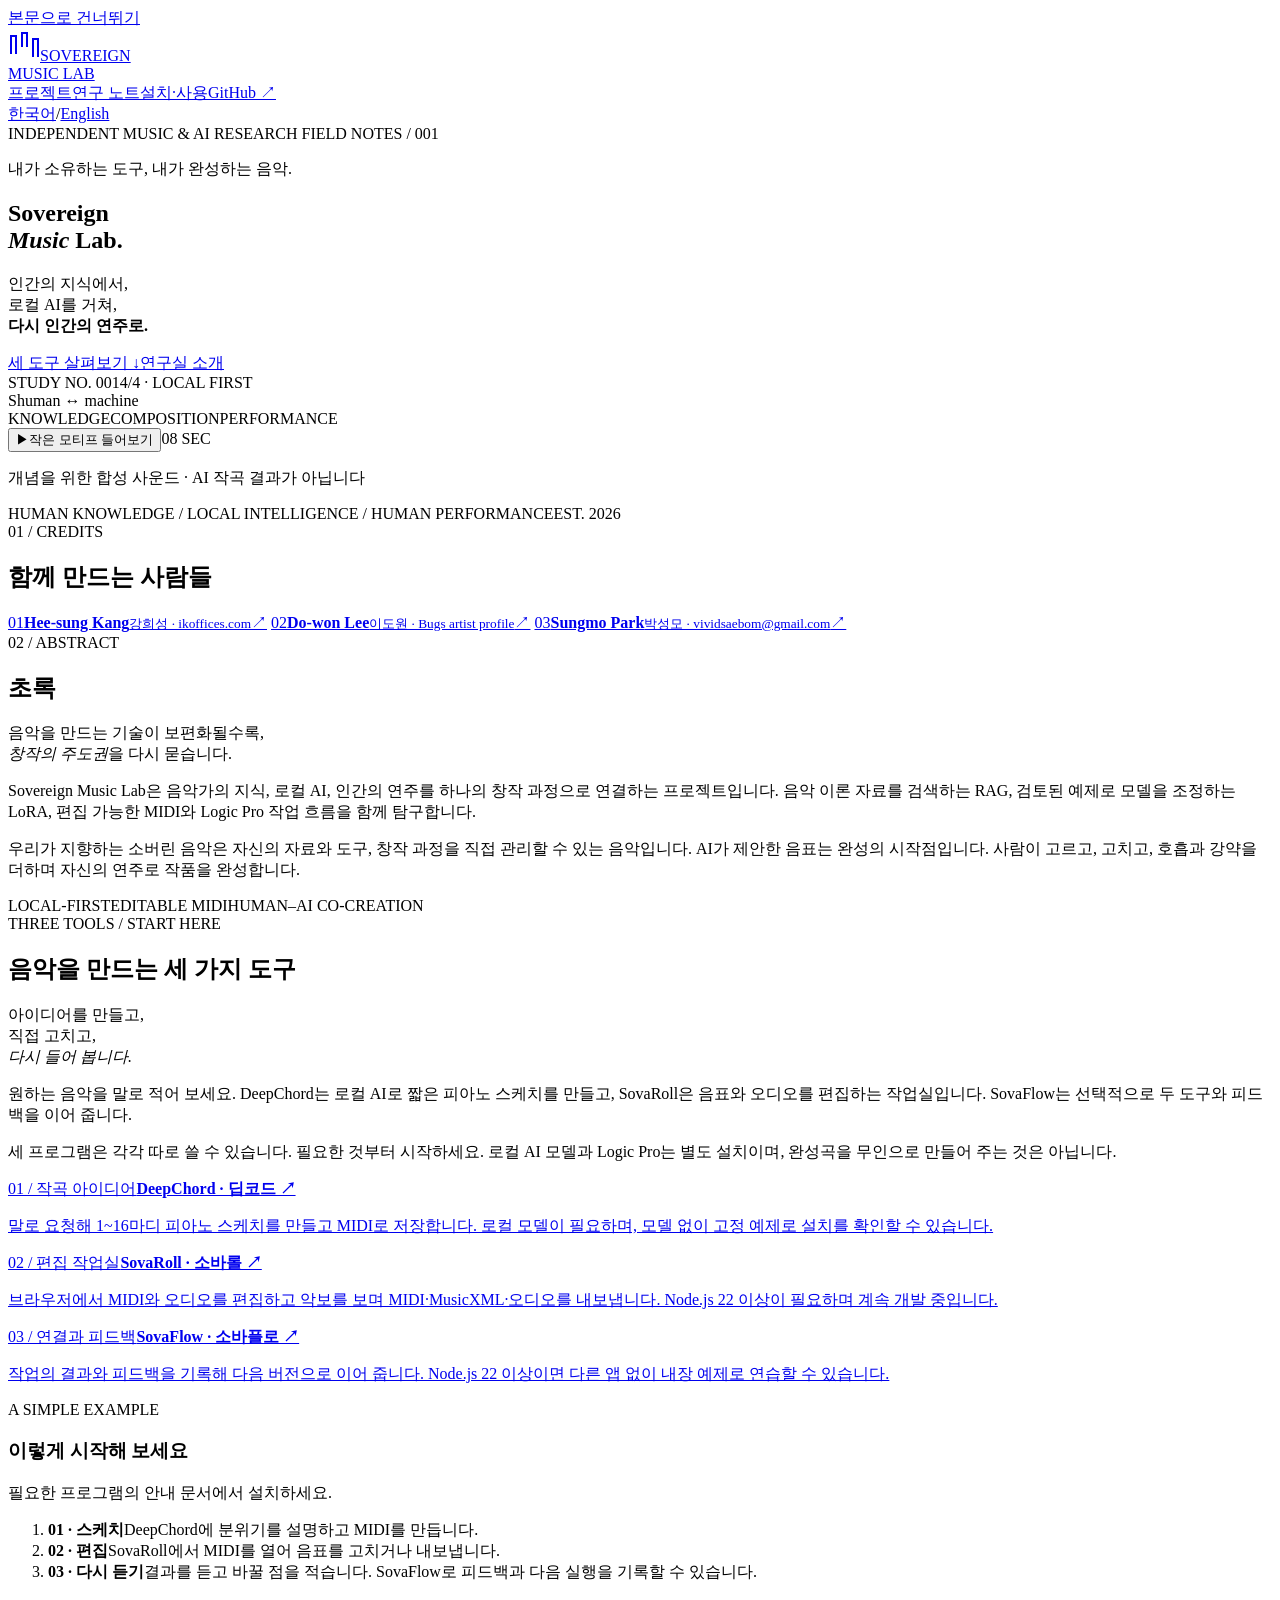
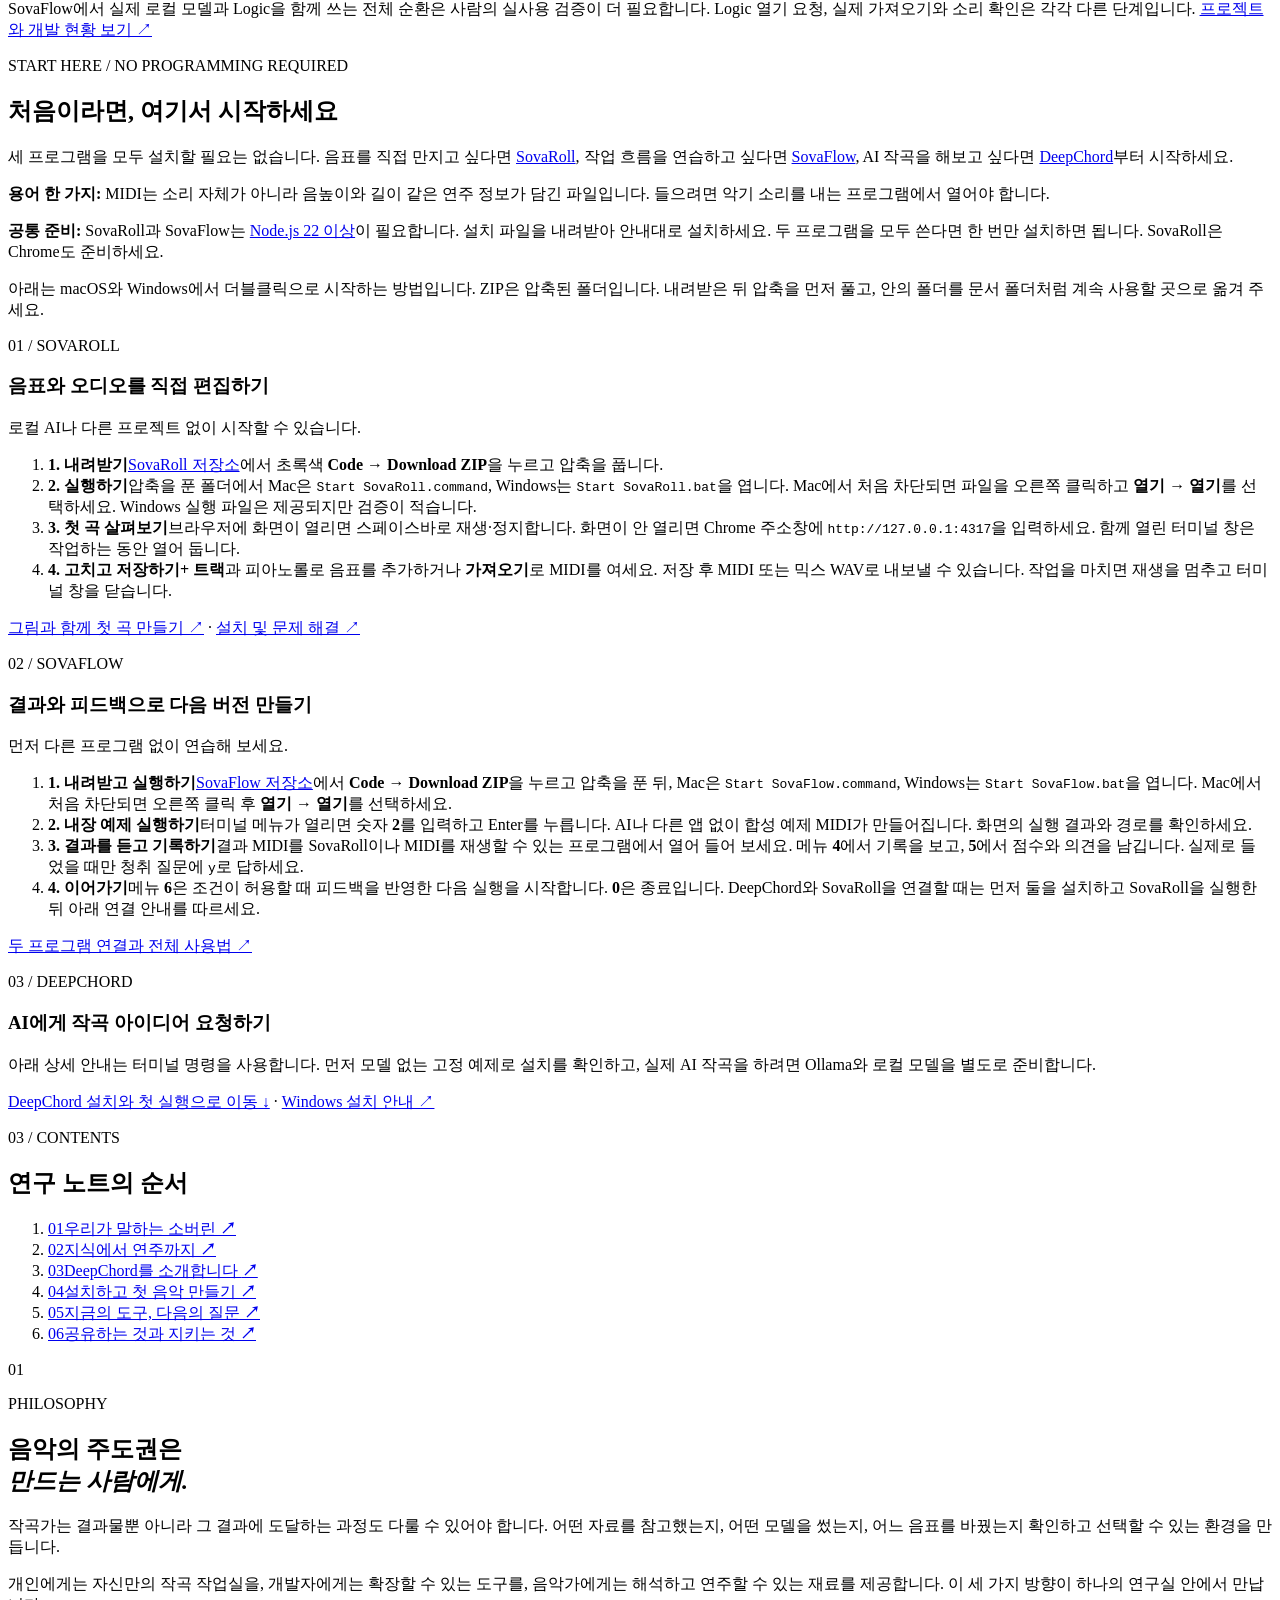
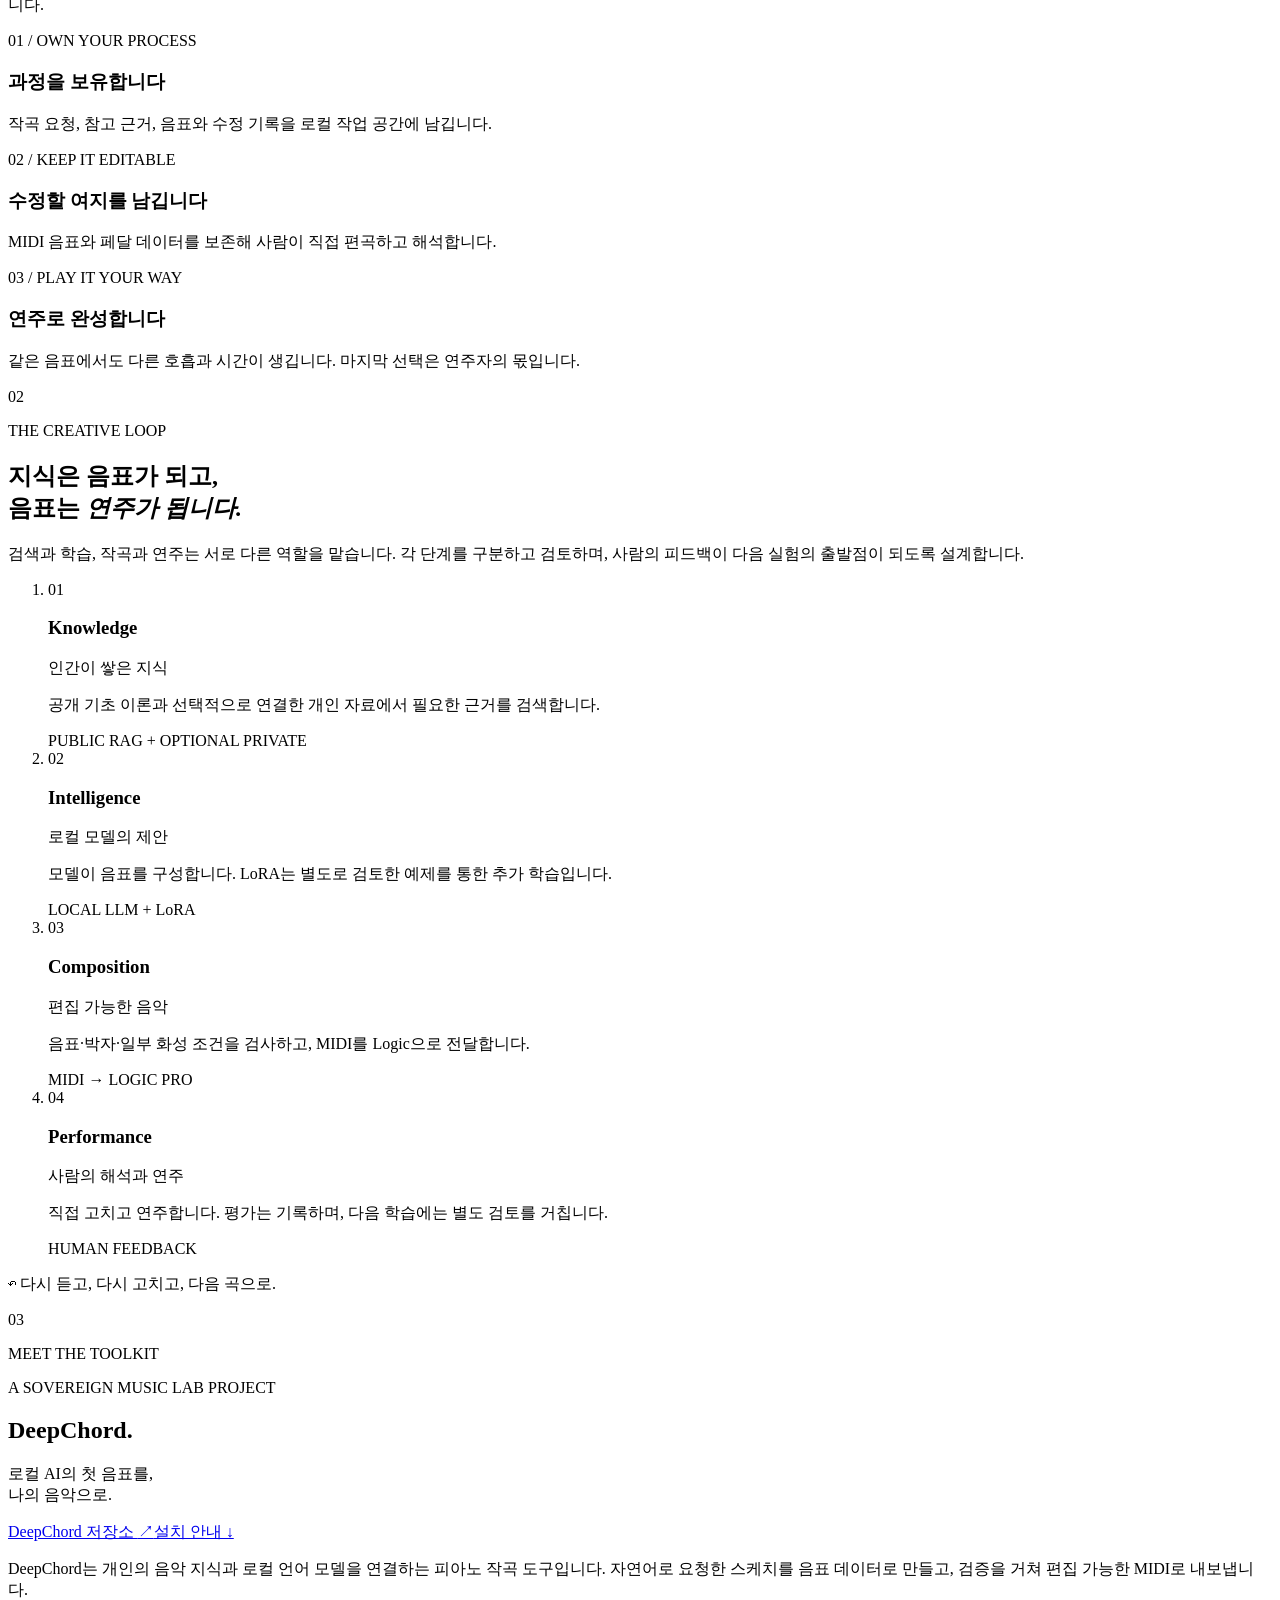
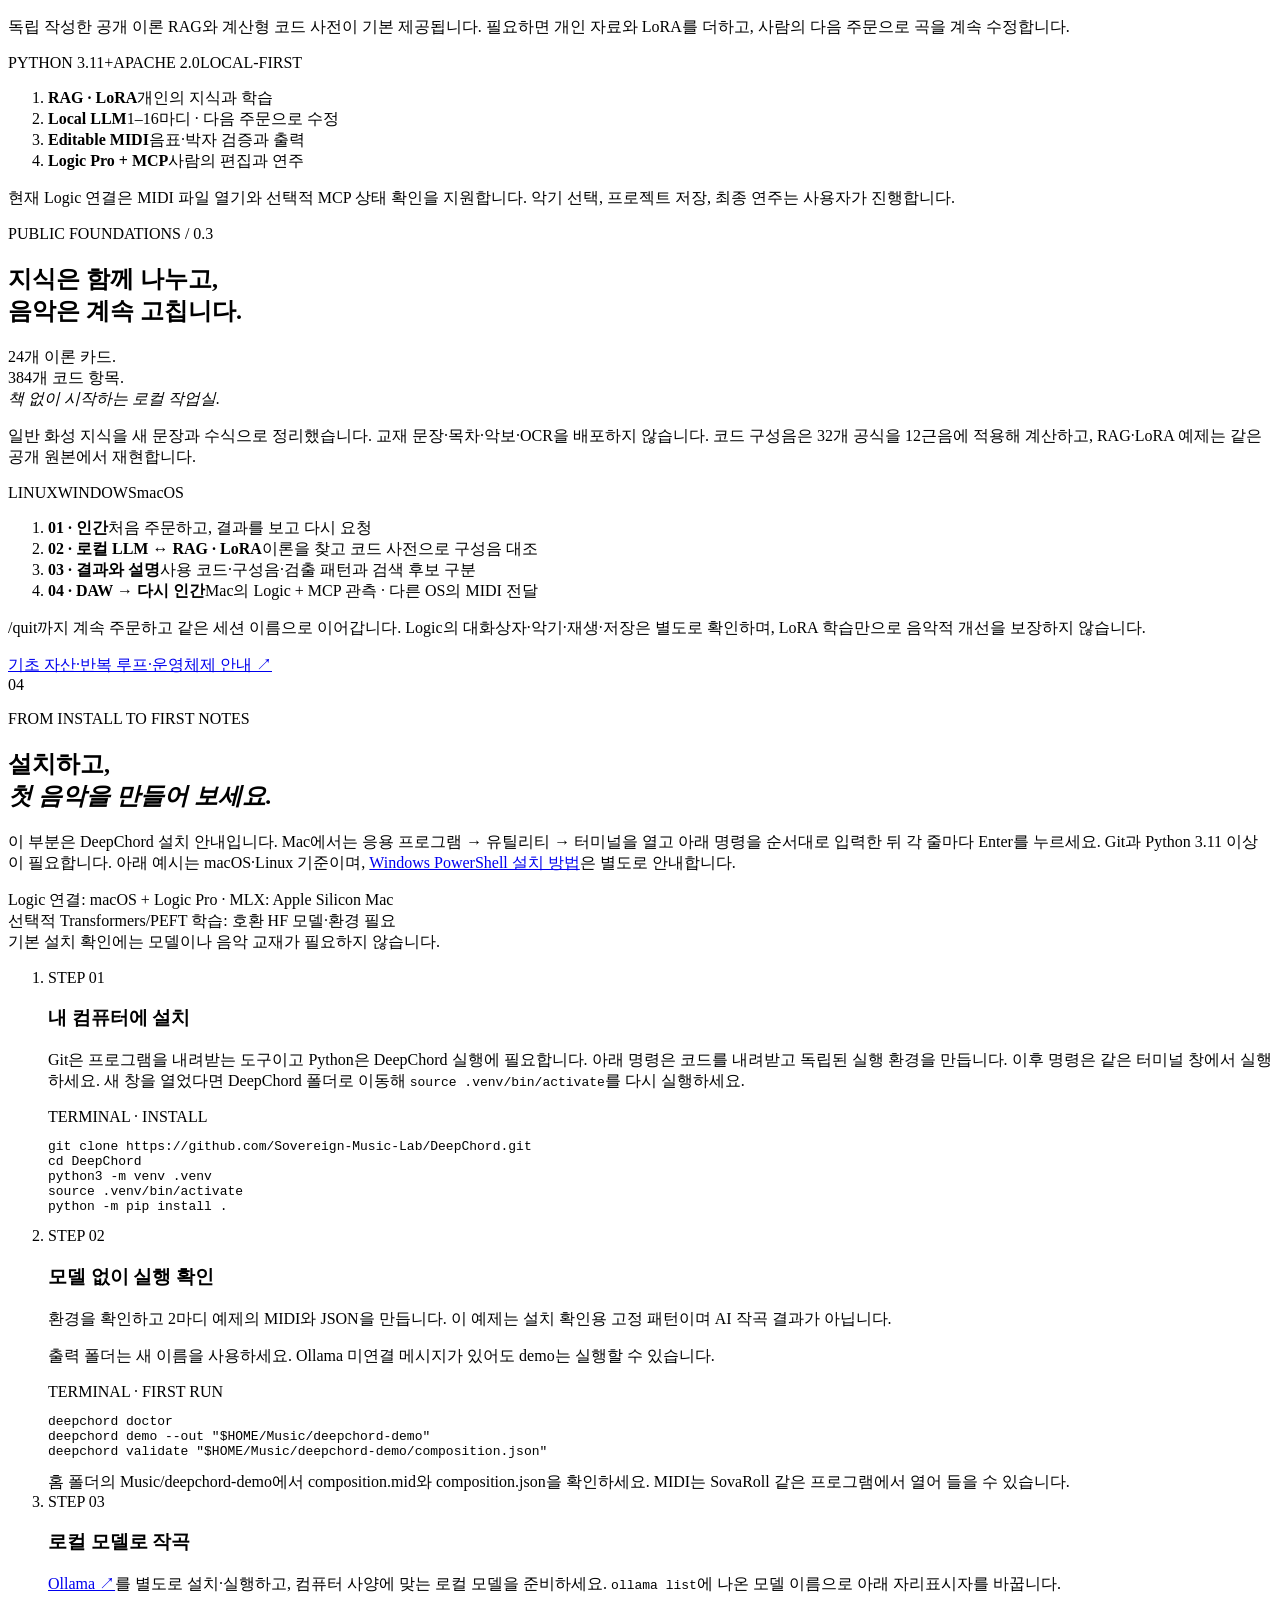
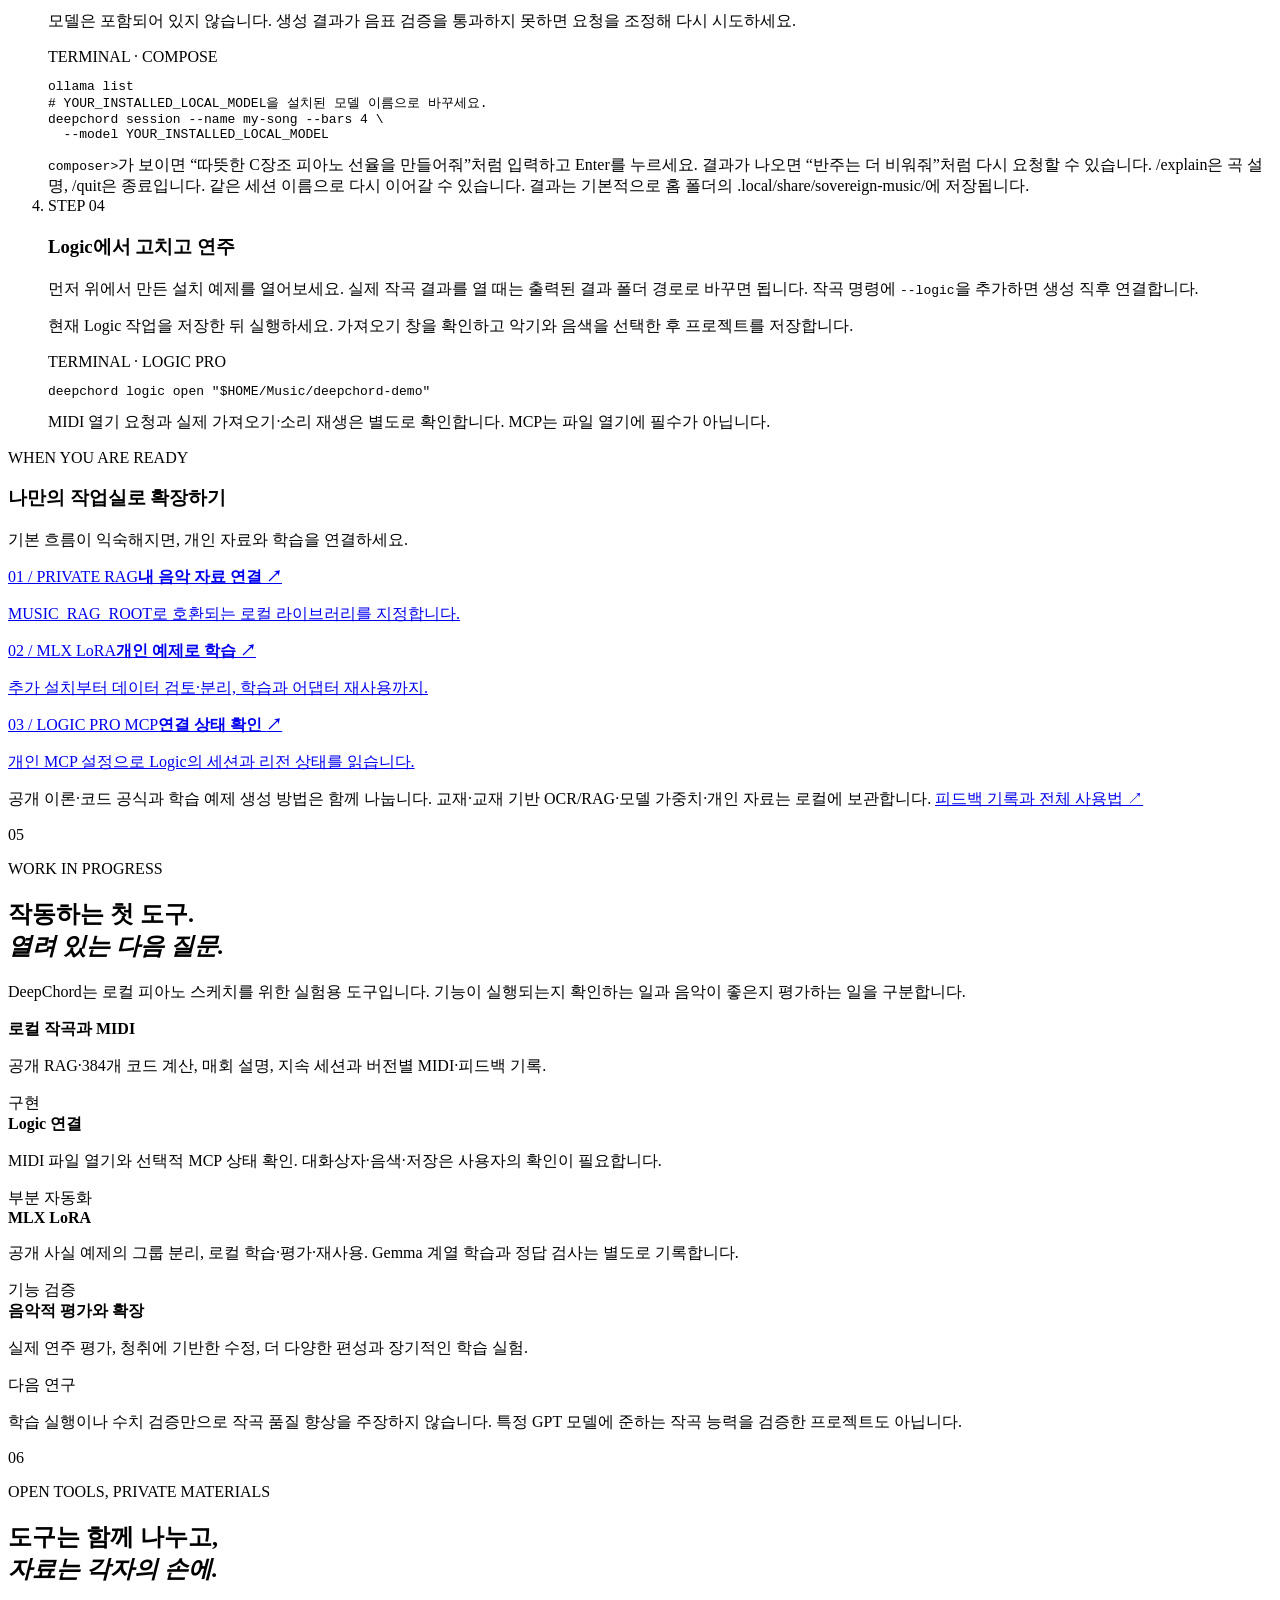
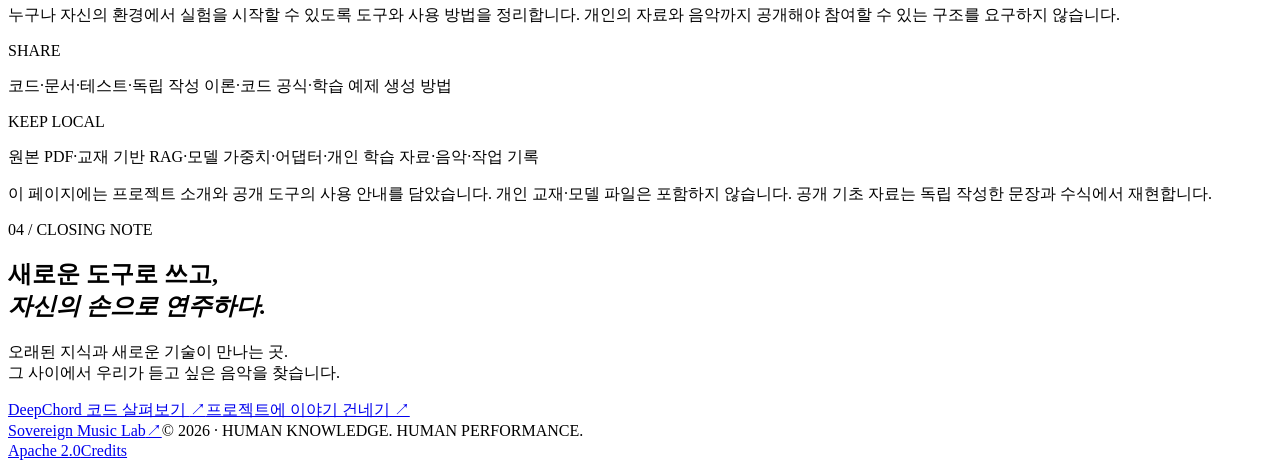
==== commit 8de53b25: "Add beginner first-run guides for all three tools" ====
--- a/site/index.html
+++ b/site/index.html
@@ -18,7 +18,7 @@
 </head>
 <body>
 <a class="skip" href="#abstract">본문으로 건너뛰기</a>
-<header class="header wrap"><a class="brand" href="#top" aria-label="Sovereign Music Lab 처음으로"><svg width="32" height="32" viewBox="0 0 32 32" aria-hidden="true"><path d="M3 25V7h5v18m6-7V4h5v14m6 10V10h5v18" fill="none" stroke="currentColor" stroke-width="2"/></svg><span>SOVEREIGN<br>MUSIC LAB</span></a><nav aria-label="주요 메뉴"><a href="#project-network">프로젝트</a><a href="#contents">연구 노트</a><a href="#getting-started">설치·사용</a><a class="external" href="https://github.com/Sovereign-Music-Lab" target="_blank" rel="noopener noreferrer">GitHub <span aria-hidden="true">↗</span></a></nav><div class="language-switch" aria-label="언어 선택"><a href="/" lang="ko" aria-current="page">한국어</a><span aria-hidden="true">/</span><a href="/en/" lang="en" data-language-link>English</a></div></header>
+<header class="header wrap"><a class="brand" href="#top" aria-label="Sovereign Music Lab 처음으로"><svg width="32" height="32" viewBox="0 0 32 32" aria-hidden="true"><path d="M3 25V7h5v18m6-7V4h5v14m6 10V10h5v18" fill="none" stroke="currentColor" stroke-width="2"/></svg><span>SOVEREIGN<br>MUSIC LAB</span></a><nav aria-label="주요 메뉴"><a href="#project-network">프로젝트</a><a href="#contents">연구 노트</a><a href="#quick-start">설치·사용</a><a class="external" href="https://github.com/Sovereign-Music-Lab" target="_blank" rel="noopener noreferrer">GitHub <span aria-hidden="true">↗</span></a></nav><div class="language-switch" aria-label="언어 선택"><a href="/" lang="ko" aria-current="page">한국어</a><span aria-hidden="true">/</span><a href="/en/" lang="en" data-language-link>English</a></div></header>
 <main id="top">
 <section class="hero wrap" aria-labelledby="title">
 <div class="eyebrow"><span class="dot"></span> INDEPENDENT MUSIC & AI RESEARCH <span class="edition">FIELD NOTES / 001</span></div>
@@ -38,6 +38,23 @@
 </div></section>
 <section class="abstract wrap" id="abstract" aria-labelledby="abstract-title"><div class="section-label"><span>02 / ABSTRACT</span><h2 id="abstract-title">초록</h2></div><div class="abstract-body"><p class="lead">음악을 만드는 기술이 보편화될수록,<br><em>창작의 주도권</em>을 다시 묻습니다.</p><p>Sovereign Music Lab은 음악가의 지식, 로컬 AI, 인간의 연주를 하나의 창작 과정으로 연결하는 프로젝트입니다. 음악 이론 자료를 검색하는 RAG, 검토된 예제로 모델을 조정하는 LoRA, 편집 가능한 MIDI와 Logic Pro 작업 흐름을 함께 탐구합니다.</p><p>우리가 지향하는 소버린 음악은 자신의 자료와 도구, 창작 과정을 직접 관리할 수 있는 음악입니다. AI가 제안한 음표는 완성의 시작점입니다. 사람이 고르고, 고치고, 호흡과 강약을 더하며 자신의 연주로 작품을 완성합니다.</p><div class="keywords"><span>LOCAL-FIRST</span><span>EDITABLE MIDI</span><span>HUMAN–AI CO-CREATION</span></div></div></section>
 <section class="guide-section wrap" id="project-network" aria-labelledby="network-title"><div class="section-label"><span>THREE TOOLS / START HERE</span><h2 id="network-title">음악을 만드는 세 가지 도구</h2></div><div class="chapter-grid"><p class="lead">아이디어를 만들고,<br>직접 고치고,<br><em>다시 들어 봅니다.</em></p><div><p>원하는 음악을 말로 적어 보세요. DeepChord는 로컬 AI로 짧은 피아노 스케치를 만들고, SovaRoll은 음표와 오디오를 편집하는 작업실입니다. SovaFlow는 선택적으로 두 도구와 피드백을 이어 줍니다.</p><p>세 프로그램은 각각 따로 쓸 수 있습니다. 필요한 것부터 시작하세요. 로컬 AI 모델과 Logic Pro는 별도 설치이며, 완성곡을 무인으로 만들어 주는 것은 아닙니다.</p></div></div><div class="doc-links"><a href="https://github.com/Sovereign-Music-Lab/DeepChord/blob/main/README.ko.md"><span>01 / 작곡 아이디어</span><strong>DeepChord · 딥코드 ↗</strong><p>말로 요청해 1~16마디 피아노 스케치를 만들고 MIDI로 저장합니다. 로컬 모델이 필요하며, 모델 없이 고정 예제로 설치를 확인할 수 있습니다.</p></a><a href="https://github.com/Sovereign-Music-Lab/sovaroll-DAW/blob/main/README.ko.md"><span>02 / 편집 작업실</span><strong>SovaRoll · 소바롤 ↗</strong><p>브라우저에서 MIDI와 오디오를 편집하고 악보를 보며 MIDI·MusicXML·오디오를 내보냅니다. Node.js 22 이상이 필요하며 계속 개발 중입니다.</p></a><a href="https://github.com/Sovereign-Music-Lab/SovaFlow/blob/main/README.ko.md"><span>03 / 연결과 피드백</span><strong>SovaFlow · 소바플로 ↗</strong><p>작업의 결과와 피드백을 기록해 다음 버전으로 이어 줍니다. Node.js 22 이상이면 다른 앱 없이 내장 예제로 연습할 수 있습니다.</p></a></div><div class="next-steps"><div class="next-heading"><span class="product-overline">A SIMPLE EXAMPLE</span><h3>이렇게 시작해 보세요</h3><p>필요한 프로그램의 안내 문서에서 설치하세요.</p></div><ol class="human-loop"><li><b>01 · 스케치</b><span>DeepChord에 분위기를 설명하고 MIDI를 만듭니다.</span></li><li><b>02 · 편집</b><span>SovaRoll에서 MIDI를 열어 음표를 고치거나 내보냅니다.</span></li><li><b>03 · 다시 듣기</b><span>결과를 듣고 바꿀 점을 적습니다. SovaFlow로 피드백과 다음 실행을 기록할 수 있습니다.</span></li></ol></div><p class="guide-footer">SovaFlow에서 실제 로컬 모델과 Logic을 함께 쓰는 전체 순환은 사람의 실사용 검증이 더 필요합니다. Logic 열기 요청, 실제 가져오기와 소리 확인은 각각 다른 단계입니다. <a href="https://github.com/Sovereign-Music-Lab">프로젝트와 개발 현황 보기 ↗</a></p></section>
+<section class="guide-section wrap" id="quick-start" aria-labelledby="quick-start-title">
+<div class="section-label"><span>START HERE / NO PROGRAMMING REQUIRED</span><h2 id="quick-start-title">처음이라면, 여기서 시작하세요</h2></div>
+<div class="chapter-grid"><div><p>세 프로그램을 모두 설치할 필요는 없습니다. 음표를 직접 만지고 싶다면 <a href="#start-sovaroll">SovaRoll</a>, 작업 흐름을 연습하고 싶다면 <a href="#start-sovaflow">SovaFlow</a>, AI 작곡을 해보고 싶다면 <a href="#getting-started">DeepChord</a>부터 시작하세요.</p><p><strong>용어 한 가지:</strong> MIDI는 소리 자체가 아니라 음높이와 길이 같은 연주 정보가 담긴 파일입니다. 들으려면 악기 소리를 내는 프로그램에서 열어야 합니다.</p></div><div><p><strong>공통 준비:</strong> SovaRoll과 SovaFlow는 <a href="https://nodejs.org/">Node.js 22 이상</a>이 필요합니다. 설치 파일을 내려받아 안내대로 설치하세요. 두 프로그램을 모두 쓴다면 한 번만 설치하면 됩니다. SovaRoll은 Chrome도 준비하세요.</p><p>아래는 macOS와 Windows에서 더블클릭으로 시작하는 방법입니다. ZIP은 압축된 폴더입니다. 내려받은 뒤 압축을 먼저 풀고, 안의 폴더를 문서 폴더처럼 계속 사용할 곳으로 옮겨 주세요.</p></div></div>
+<div class="next-steps" id="start-sovaroll"><div class="next-heading"><span class="product-overline">01 / SOVAROLL</span><h3>음표와 오디오를 직접 편집하기</h3><p>로컬 AI나 다른 프로젝트 없이 시작할 수 있습니다.</p></div><ol class="human-loop">
+<li><b>1. 내려받기</b><span><a href="https://github.com/Sovereign-Music-Lab/sovaroll-DAW">SovaRoll 저장소</a>에서 초록색 <strong>Code → Download ZIP</strong>을 누르고 압축을 풉니다.</span></li>
+<li><b>2. 실행하기</b><span>압축을 푼 폴더에서 Mac은 <code>Start SovaRoll.command</code>, Windows는 <code>Start SovaRoll.bat</code>을 엽니다. Mac에서 처음 차단되면 파일을 오른쪽 클릭하고 <strong>열기 → 열기</strong>를 선택하세요. Windows 실행 파일은 제공되지만 검증이 적습니다.</span></li>
+<li><b>3. 첫 곡 살펴보기</b><span>브라우저에 화면이 열리면 스페이스바로 재생·정지합니다. 화면이 안 열리면 Chrome 주소창에 <code>http://127.0.0.1:4317</code>을 입력하세요. 함께 열린 터미널 창은 작업하는 동안 열어 둡니다.</span></li>
+<li><b>4. 고치고 저장하기</b><span><strong>+ 트랙</strong>과 피아노롤로 음표를 추가하거나 <strong>가져오기</strong>로 MIDI를 여세요. 저장 후 MIDI 또는 믹스 WAV로 내보낼 수 있습니다. 작업을 마치면 재생을 멈추고 터미널 창을 닫습니다.</span></li>
+</ol><p><a href="https://github.com/Sovereign-Music-Lab/sovaroll-DAW/blob/main/docs/manual/ko/03-first-song.md">그림과 함께 첫 곡 만들기 ↗</a> · <a href="https://github.com/Sovereign-Music-Lab/sovaroll-DAW/blob/main/docs/manual/ko/01-install.md">설치 및 문제 해결 ↗</a></p></div>
+<div class="next-steps" id="start-sovaflow"><div class="next-heading"><span class="product-overline">02 / SOVAFLOW</span><h3>결과와 피드백으로 다음 버전 만들기</h3><p>먼저 다른 프로그램 없이 연습해 보세요.</p></div><ol class="human-loop">
+<li><b>1. 내려받고 실행하기</b><span><a href="https://github.com/Sovereign-Music-Lab/SovaFlow">SovaFlow 저장소</a>에서 <strong>Code → Download ZIP</strong>을 누르고 압축을 푼 뒤, Mac은 <code>Start SovaFlow.command</code>, Windows는 <code>Start SovaFlow.bat</code>을 엽니다. Mac에서 처음 차단되면 오른쪽 클릭 후 <strong>열기 → 열기</strong>를 선택하세요.</span></li>
+<li><b>2. 내장 예제 실행하기</b><span>터미널 메뉴가 열리면 숫자 <strong>2</strong>를 입력하고 Enter를 누릅니다. AI나 다른 앱 없이 합성 예제 MIDI가 만들어집니다. 화면의 실행 결과와 경로를 확인하세요.</span></li>
+<li><b>3. 결과를 듣고 기록하기</b><span>결과 MIDI를 SovaRoll이나 MIDI를 재생할 수 있는 프로그램에서 열어 들어 보세요. 메뉴 <strong>4</strong>에서 기록을 보고, <strong>5</strong>에서 점수와 의견을 남깁니다. 실제로 들었을 때만 청취 질문에 <code>y</code>로 답하세요.</span></li>
+<li><b>4. 이어가기</b><span>메뉴 <strong>6</strong>은 조건이 허용할 때 피드백을 반영한 다음 실행을 시작합니다. <strong>0</strong>은 종료입니다. DeepChord와 SovaRoll을 연결할 때는 먼저 둘을 설치하고 SovaRoll을 실행한 뒤 아래 연결 안내를 따르세요.</span></li>
+</ol><p><a href="https://github.com/Sovereign-Music-Lab/SovaFlow/blob/main/README.ko.md#deepchord와-sovaroll-연결">두 프로그램 연결과 전체 사용법 ↗</a></p></div>
+<div class="next-steps"><div class="next-heading"><span class="product-overline">03 / DEEPCHORD</span><h3>AI에게 작곡 아이디어 요청하기</h3><p>아래 상세 안내는 터미널 명령을 사용합니다. 먼저 모델 없는 고정 예제로 설치를 확인하고, 실제 AI 작곡을 하려면 Ollama와 로컬 모델을 별도로 준비합니다.</p></div><p><a href="#getting-started">DeepChord 설치와 첫 실행으로 이동 ↓</a> · <a href="https://github.com/Sovereign-Music-Lab/DeepChord/blob/main/README.ko.md#설치--python-311-이상">Windows 설치 안내 ↗</a></p></div>
+</section>
 <section class="contents-band" id="contents"><div class="wrap contents"><div class="section-label"><span>03 / CONTENTS</span><h2>연구 노트의 순서</h2></div><ol><li><a href="#philosophy"><span>01</span>우리가 말하는 소버린 <b>↗</b></a></li><li><a href="#workflow"><span>02</span>지식에서 연주까지 <b>↗</b></a></li><li><a href="#deepchord"><span>03</span>DeepChord를 소개합니다 <b>↗</b></a></li><li><a href="#getting-started"><span>04</span>설치하고 첫 음악 만들기 <b>↗</b></a></li><li><a href="#progress"><span>05</span>지금의 도구, 다음의 질문 <b>↗</b></a></li><li><a href="#openness"><span>06</span>공유하는 것과 지키는 것 <b>↗</b></a></li></ol></div></section>
 <section class="chapter wrap" id="philosophy"><div class="chapter-top"><span class="chapter-num">01</span><p class="eyebrow">PHILOSOPHY</p></div><div class="chapter-grid"><h2>음악의 주도권은<br><em>만드는 사람에게.</em></h2><div><p>작곡가는 결과물뿐 아니라 그 결과에 도달하는 과정도 다룰 수 있어야 합니다. 어떤 자료를 참고했는지, 어떤 모델을 썼는지, 어느 음표를 바꿨는지 확인하고 선택할 수 있는 환경을 만듭니다.</p><p>개인에게는 자신만의 작곡 작업실을, 개발자에게는 확장할 수 있는 도구를, 음악가에게는 해석하고 연주할 수 있는 재료를 제공합니다. 이 세 가지 방향이 하나의 연구실 안에서 만납니다.</p></div></div><div class="principles"><div><span>01 / OWN YOUR PROCESS</span><h3>과정을 보유합니다</h3><p>작곡 요청, 참고 근거, 음표와 수정 기록을 로컬 작업 공간에 남깁니다.</p></div><div><span>02 / KEEP IT EDITABLE</span><h3>수정할 여지를 남깁니다</h3><p>MIDI 음표와 페달 데이터를 보존해 사람이 직접 편곡하고 해석합니다.</p></div><div><span>03 / PLAY IT YOUR WAY</span><h3>연주로 완성합니다</h3><p>같은 음표에서도 다른 호흡과 시간이 생깁니다. 마지막 선택은 연주자의 몫입니다.</p></div></div></section>
 <section class="workflow-section" id="workflow"><div class="wrap"><div class="chapter-top"><span class="chapter-num">02</span><p class="eyebrow">THE CREATIVE LOOP</p></div><div class="chapter-grid"><h2>지식은 음표가 되고,<br>음표는 <em>연주가 됩니다.</em></h2><p>검색과 학습, 작곡과 연주는 서로 다른 역할을 맡습니다. 각 단계를 구분하고 검토하며, 사람의 피드백이 다음 실험의 출발점이 되도록 설계합니다.</p></div><ol class="workflow"><li><span class="step">01</span><h3>Knowledge</h3><p class="step-title">인간이 쌓은 지식</p><p>공개 기초 이론과 선택적으로 연결한 개인 자료에서 필요한 근거를 검색합니다.</p><span class="tag">PUBLIC RAG + OPTIONAL PRIVATE</span></li><li><span class="step">02</span><h3>Intelligence</h3><p class="step-title">로컬 모델의 제안</p><p>모델이 음표를 구성합니다. LoRA는 별도로 검토한 예제를 통한 추가 학습입니다.</p><span class="tag">LOCAL LLM + LoRA</span></li><li><span class="step">03</span><h3>Composition</h3><p class="step-title">편집 가능한 음악</p><p>음표·박자·일부 화성 조건을 검사하고, MIDI를 Logic으로 전달합니다.</p><span class="tag">MIDI → LOGIC PRO</span></li><li><span class="step">04</span><h3>Performance</h3><p class="step-title">사람의 해석과 연주</p><p>직접 고치고 연주합니다. 평가는 기록하며, 다음 학습에는 별도 검토를 거칩니다.</p><span class="tag">HUMAN FEEDBACK</span></li></ol><p class="loop-note"><span aria-hidden="true">↶</span> 다시 듣고, 다시 고치고, 다음 곡으로.</p></div></section>
@@ -51,20 +68,20 @@
 <section class="foundation-section wrap" id="public-foundations" aria-labelledby="foundation-title"><div class="section-label"><span>PUBLIC FOUNDATIONS / 0.3</span><h2 id="foundation-title">지식은 함께 나누고,<br>음악은 계속 고칩니다.</h2></div><div class="foundation-grid"><div><p class="lead">24개 이론 카드.<br>384개 코드 항목.<br><em>책 없이 시작하는 로컬 작업실.</em></p><p>일반 화성 지식을 새 문장과 수식으로 정리했습니다. 교재 문장·목차·악보·OCR을 배포하지 않습니다. 코드 구성음은 32개 공식을 12근음에 적용해 계산하고, RAG·LoRA 예제는 같은 공개 원본에서 재현합니다.</p><div class="product-facts"><span>LINUX</span><span>WINDOWS</span><span>macOS</span></div></div><div><ol class="human-loop"><li><b>01 · 인간</b><span>처음 주문하고, 결과를 보고 다시 요청</span></li><li><b>02 · 로컬 LLM ↔ RAG · LoRA</b><span>이론을 찾고 코드 사전으로 구성음 대조</span></li><li><b>03 · 결과와 설명</b><span>사용 코드·구성음·검출 패턴과 검색 후보 구분</span></li><li><b>04 · DAW → 다시 인간</b><span>Mac의 Logic + MCP 관측 · 다른 OS의 MIDI 전달</span></li></ol><p class="small">/quit까지 계속 주문하고 같은 세션 이름으로 이어갑니다. Logic의 대화상자·악기·재생·저장은 별도로 확인하며, LoRA 학습만으로 음악적 개선을 보장하지 않습니다.</p><a class="text-link" href="https://github.com/Sovereign-Music-Lab/DeepChord/blob/main/docs/foundation.ko.md" target="_blank" rel="noopener noreferrer">기초 자산·반복 루프·운영체제 안내 ↗</a></div></div></section>
 <section class="getting-started" id="getting-started" aria-labelledby="start-title"><div class="wrap">
 <div class="chapter-top"><span class="chapter-num">04</span><p class="eyebrow">FROM INSTALL TO FIRST NOTES</p></div>
-<div class="chapter-grid"><h2 id="start-title">설치하고,<br><em>첫 음악을 만들어 보세요.</em></h2><div><p>아래 명령을 터미널에서 순서대로 실행하세요. Git과 Python 3.11 이상이 필요합니다. 기본 도구는 Linux·Windows·macOS를 지원하며 아래 예시는 zsh/bash 기준입니다. Windows 설치는 공개 문서에서 안내합니다.</p><p class="small">Logic 연결: macOS + Logic Pro · MLX: Apple Silicon Mac<br>선택적 Transformers/PEFT 학습: 호환 HF 모델·환경 필요<br>기본 설치 확인에는 모델이나 음악 교재가 필요하지 않습니다.</p></div></div>
+<div class="chapter-grid"><h2 id="start-title">설치하고,<br><em>첫 음악을 만들어 보세요.</em></h2><div><p>이 부분은 DeepChord 설치 안내입니다. Mac에서는 응용 프로그램 → 유틸리티 → 터미널을 열고 아래 명령을 순서대로 입력한 뒤 각 줄마다 Enter를 누르세요. Git과 Python 3.11 이상이 필요합니다. 아래 예시는 macOS·Linux 기준이며, <a href="https://github.com/Sovereign-Music-Lab/DeepChord/blob/main/README.ko.md#설치--python-311-이상">Windows PowerShell 설치 방법</a>은 별도로 안내합니다.</p><p class="small">Logic 연결: macOS + Logic Pro · MLX: Apple Silicon Mac<br>선택적 Transformers/PEFT 학습: 호환 HF 모델·환경 필요<br>기본 설치 확인에는 모델이나 음악 교재가 필요하지 않습니다.</p></div></div>
 <ol class="guide-steps">
-<li><div class="guide-copy"><span class="guide-number">STEP 01</span><h3>내 컴퓨터에 설치</h3><p>저장소를 내려받아 가상 환경에 설치합니다. 이후 명령도 이 환경이 활성화된 터미널에서 실행하세요.</p></div><div class="code-panel"><div class="code-top"><span>TERMINAL · INSTALL</span><button type="button" class="copy-code" data-copy="install-code" aria-label="설치 명령 복사" hidden>복사</button></div><pre tabindex="0" aria-label="설치 명령"><code id="install-code">git clone https://github.com/Sovereign-Music-Lab/DeepChord.git
+<li><div class="guide-copy"><span class="guide-number">STEP 01</span><h3>내 컴퓨터에 설치</h3><p>Git은 프로그램을 내려받는 도구이고 Python은 DeepChord 실행에 필요합니다. 아래 명령은 코드를 내려받고 독립된 실행 환경을 만듭니다. 이후 명령은 같은 터미널 창에서 실행하세요. 새 창을 열었다면 DeepChord 폴더로 이동해 <code>source .venv/bin/activate</code>를 다시 실행하세요.</p></div><div class="code-panel"><div class="code-top"><span>TERMINAL · INSTALL</span><button type="button" class="copy-code" data-copy="install-code" aria-label="설치 명령 복사" hidden>복사</button></div><pre tabindex="0" aria-label="설치 명령"><code id="install-code">git clone https://github.com/Sovereign-Music-Lab/DeepChord.git
 cd DeepChord
 python3 -m venv .venv
 source .venv/bin/activate
 python -m pip install .</code></pre></div></li>
 <li><div class="guide-copy"><span class="guide-number">STEP 02</span><h3>모델 없이 실행 확인</h3><p>환경을 확인하고 2마디 예제의 MIDI와 JSON을 만듭니다. 이 예제는 설치 확인용 고정 패턴이며 AI 작곡 결과가 아닙니다.</p><p class="guide-note">출력 폴더는 새 이름을 사용하세요. Ollama 미연결 메시지가 있어도 demo는 실행할 수 있습니다.</p></div><div class="code-panel"><div class="code-top"><span>TERMINAL · FIRST RUN</span><button type="button" class="copy-code" data-copy="demo-code" aria-label="실행 확인 명령 복사" hidden>복사</button></div><pre tabindex="0" aria-label="설치 확인 명령"><code id="demo-code">deepchord doctor
 deepchord demo --out "$HOME/Music/deepchord-demo"
-deepchord validate "$HOME/Music/deepchord-demo/composition.json"</code></pre><div class="code-caption">결과 폴더에서 composition.mid와 composition.json을 확인하세요.</div></div></li>
+deepchord validate "$HOME/Music/deepchord-demo/composition.json"</code></pre><div class="code-caption">홈 폴더의 Music/deepchord-demo에서 composition.mid와 composition.json을 확인하세요. MIDI는 SovaRoll 같은 프로그램에서 열어 들을 수 있습니다.</div></div></li>
 <li><div class="guide-copy"><span class="guide-number">STEP 03</span><h3>로컬 모델로 작곡</h3><p><a href="https://ollama.com/" target="_blank" rel="noopener noreferrer">Ollama ↗</a>를 별도로 설치·실행하고, 컴퓨터 사양에 맞는 로컬 모델을 준비하세요. <code>ollama list</code>에 나온 모델 이름으로 아래 자리표시자를 바꿉니다.</p><p class="guide-note">모델은 포함되어 있지 않습니다. 생성 결과가 음표 검증을 통과하지 못하면 요청을 조정해 다시 시도하세요.</p></div><div class="code-panel"><div class="code-top"><span>TERMINAL · COMPOSE</span><button type="button" class="copy-code" data-copy="compose-code" aria-label="작곡 명령 복사" hidden>복사</button></div><pre tabindex="0" aria-label="로컬 모델 작곡 명령"><code id="compose-code">ollama list
 # YOUR_INSTALLED_LOCAL_MODEL을 설치된 모델 이름으로 바꾸세요.
 deepchord session --name my-song --bars 4 \
-  --model YOUR_INSTALLED_LOCAL_MODEL</code></pre><div class="code-caption">첫 요청 뒤 수정 주문을 계속 입력하세요. /explain으로 코드·이론 확인, /quit으로 종료합니다. 같은 세션 이름으로 이어갑니다.</div></div></li>
+  --model YOUR_INSTALLED_LOCAL_MODEL</code></pre><div class="code-caption"><code>composer&gt;</code>가 보이면 “따뜻한 C장조 피아노 선율을 만들어줘”처럼 입력하고 Enter를 누르세요. 결과가 나오면 “반주는 더 비워줘”처럼 다시 요청할 수 있습니다. /explain은 곡 설명, /quit은 종료입니다. 같은 세션 이름으로 다시 이어갈 수 있습니다. 결과는 기본적으로 홈 폴더의 .local/share/sovereign-music/에 저장됩니다.</div></div></li>
 <li><div class="guide-copy"><span class="guide-number">STEP 04</span><h3>Logic에서 고치고 연주</h3><p>먼저 위에서 만든 설치 예제를 열어보세요. 실제 작곡 결과를 열 때는 출력된 결과 폴더 경로로 바꾸면 됩니다. 작곡 명령에 <code>--logic</code>을 추가하면 생성 직후 연결합니다.</p><p class="guide-note">현재 Logic 작업을 저장한 뒤 실행하세요. 가져오기 창을 확인하고 악기와 음색을 선택한 후 프로젝트를 저장합니다.</p></div><div class="code-panel"><div class="code-top"><span>TERMINAL · LOGIC PRO</span><button type="button" class="copy-code" data-copy="logic-code" aria-label="Logic 연결 명령 복사" hidden>복사</button></div><pre tabindex="0" aria-label="Logic 연결 명령"><code id="logic-code">deepchord logic open "$HOME/Music/deepchord-demo"</code></pre><div class="code-caption">MIDI 열기 요청과 실제 가져오기·소리 재생은 별도로 확인합니다. MCP는 파일 열기에 필수가 아닙니다.</div></div></li>
 </ol>
 <div class="next-steps"><div class="next-heading"><span class="product-overline">WHEN YOU ARE READY</span><h3>나만의 작업실로 확장하기</h3><p>기본 흐름이 익숙해지면, 개인 자료와 학습을 연결하세요.</p></div><div class="doc-links"><a href="https://github.com/Sovereign-Music-Lab/DeepChord/blob/main/README.ko.md#개인-rag-선택" target="_blank" rel="noopener noreferrer"><span>01 / PRIVATE RAG</span><strong>내 음악 자료 연결 <b aria-hidden="true">↗</b></strong><p>MUSIC_RAG_ROOT로 호환되는 로컬 라이브러리를 지정합니다.</p></a><a href="https://github.com/Sovereign-Music-Lab/DeepChord/blob/main/docs/training.ko.md" target="_blank" rel="noopener noreferrer"><span>02 / MLX LoRA</span><strong>개인 예제로 학습 <b aria-hidden="true">↗</b></strong><p>추가 설치부터 데이터 검토·분리, 학습과 어댑터 재사용까지.</p></a><a href="https://github.com/Sovereign-Music-Lab/DeepChord/blob/main/docs/logic.ko.md" target="_blank" rel="noopener noreferrer"><span>03 / LOGIC PRO MCP</span><strong>연결 상태 확인 <b aria-hidden="true">↗</b></strong><p>개인 MCP 설정으로 Logic의 세션과 리전 상태를 읽습니다.</p></a></div></div>
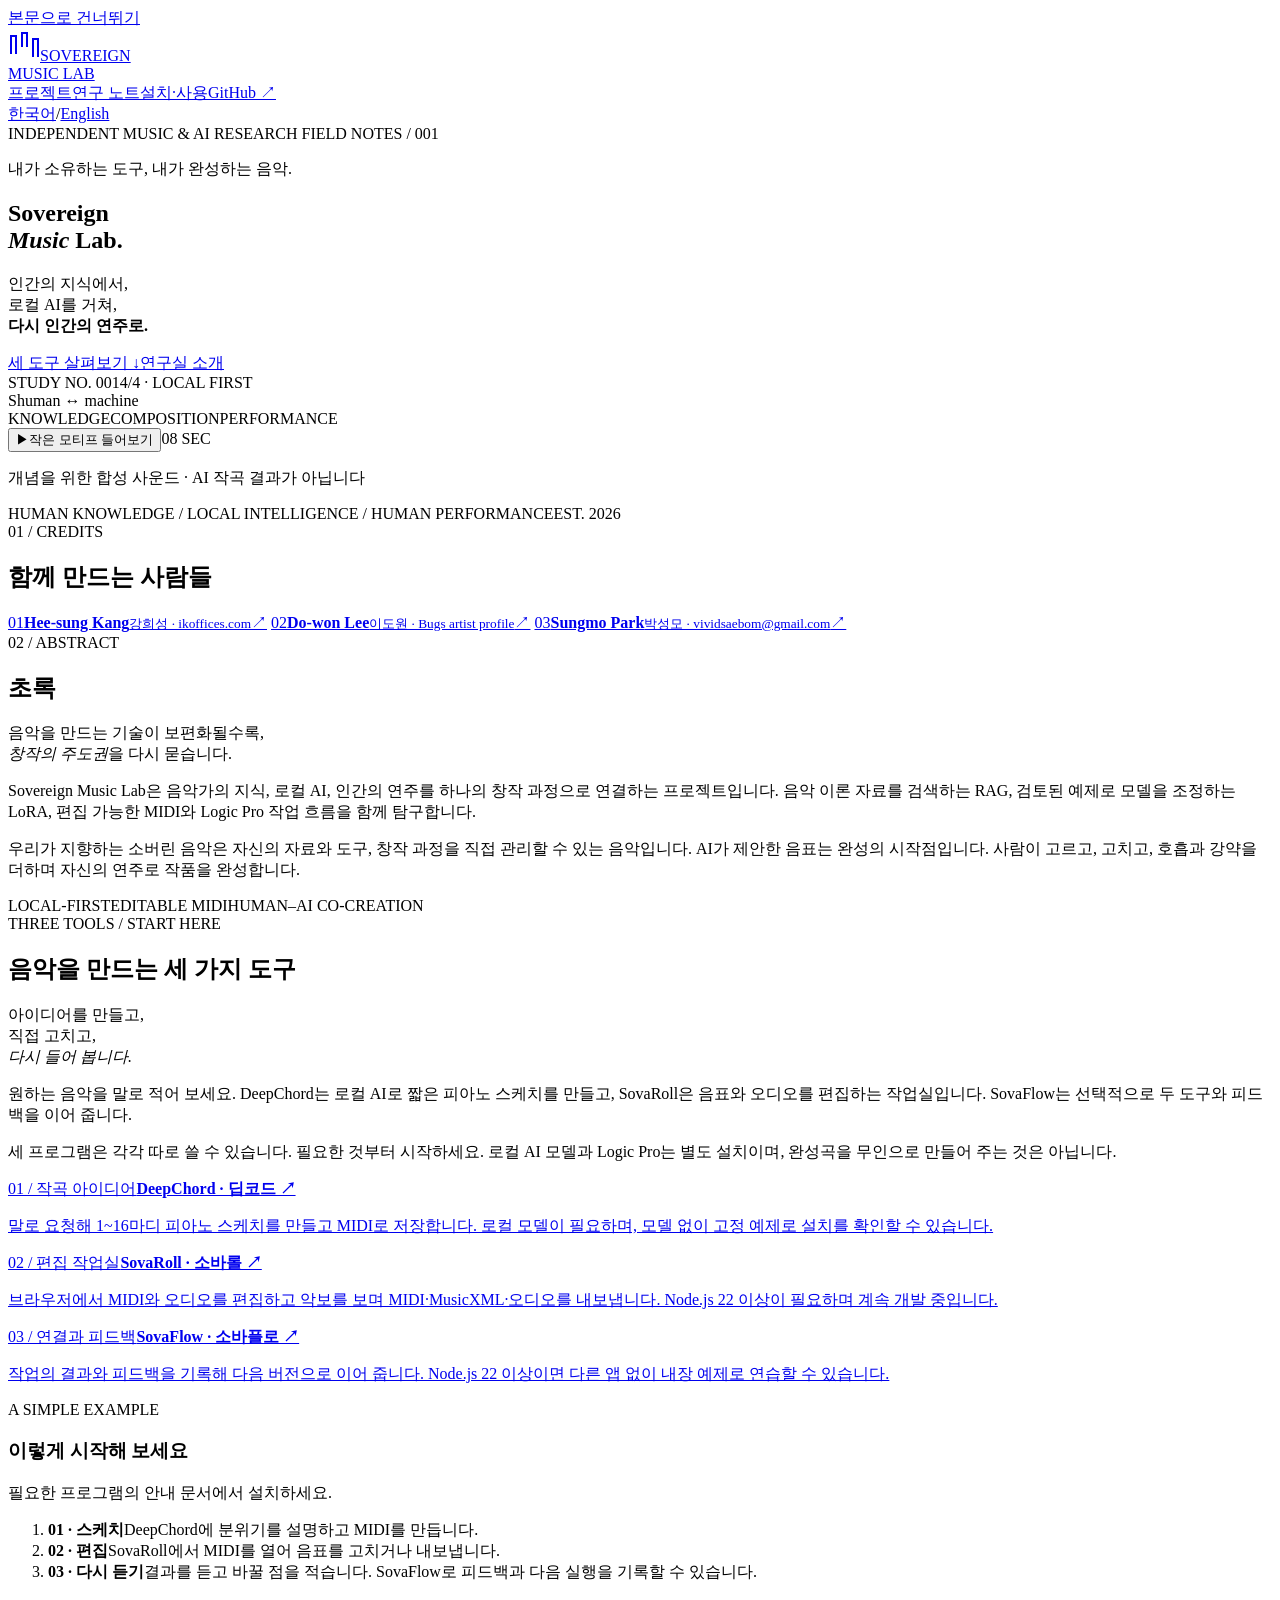
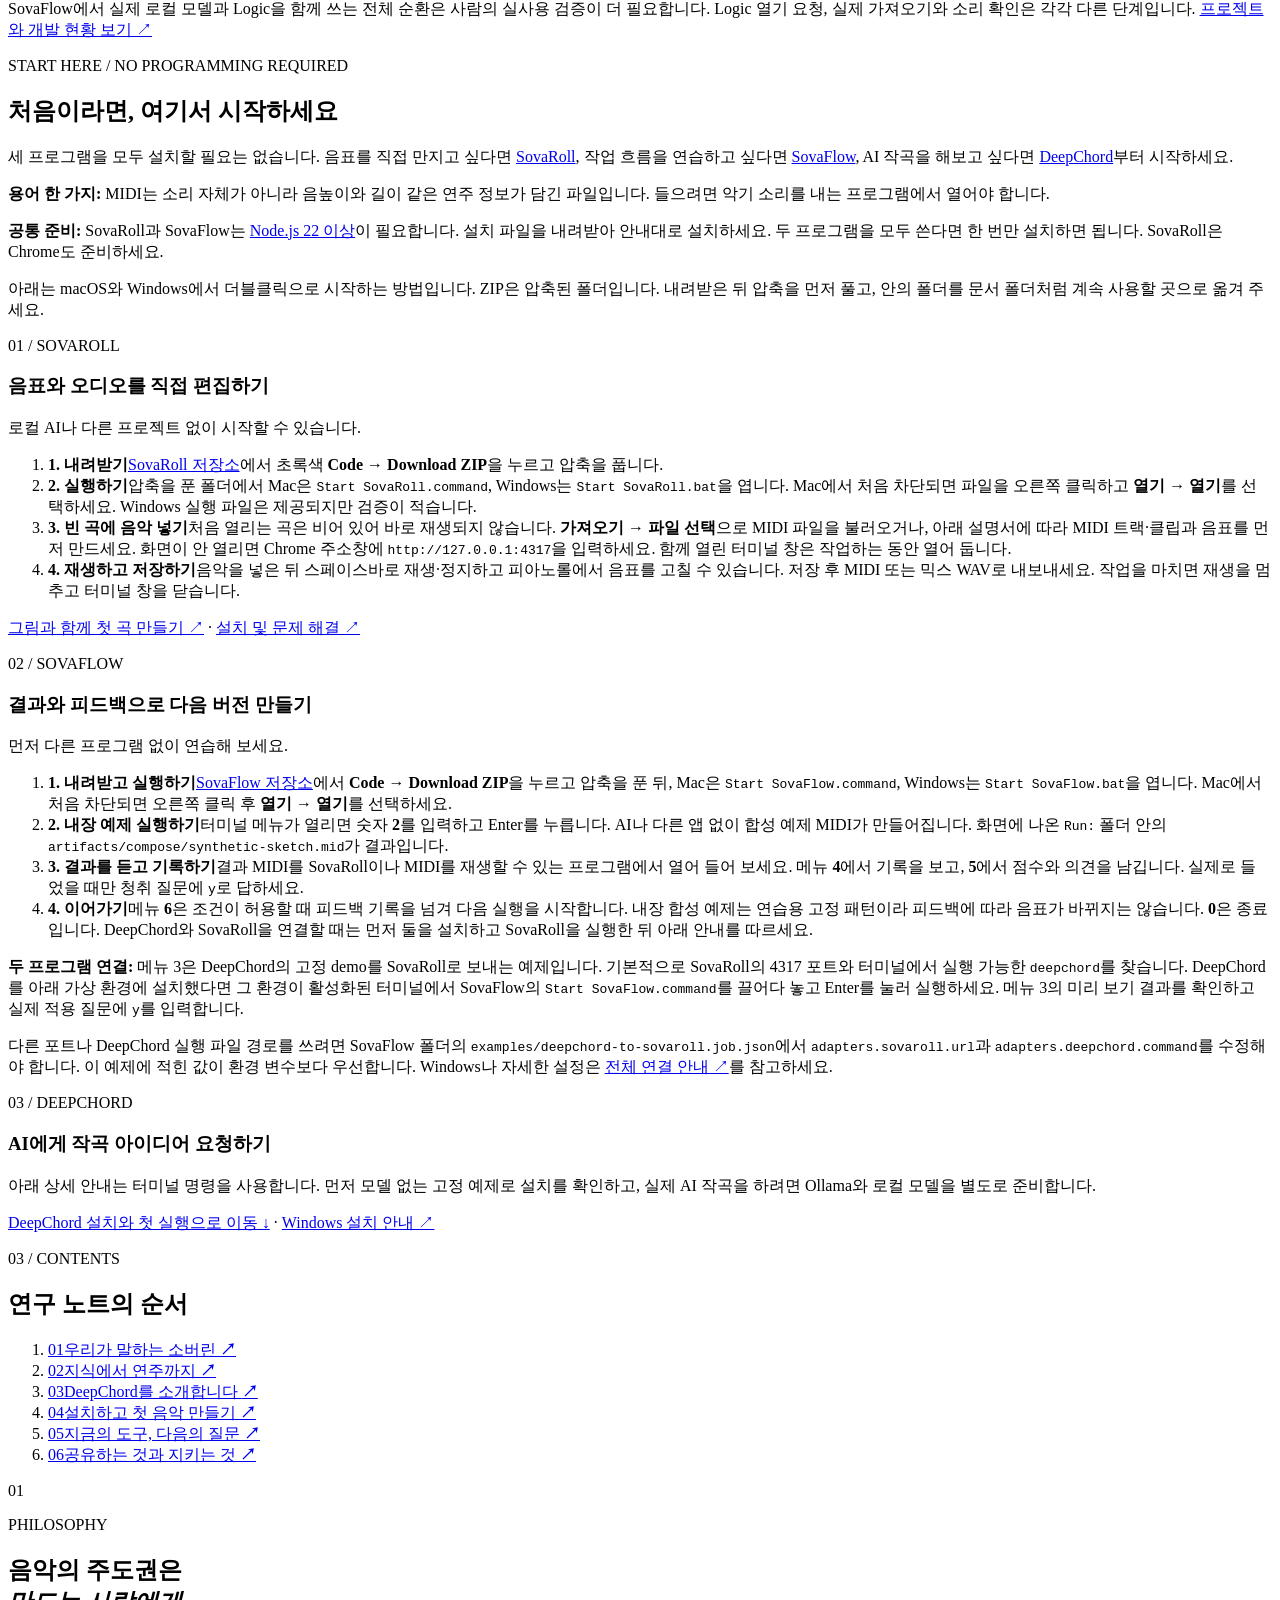
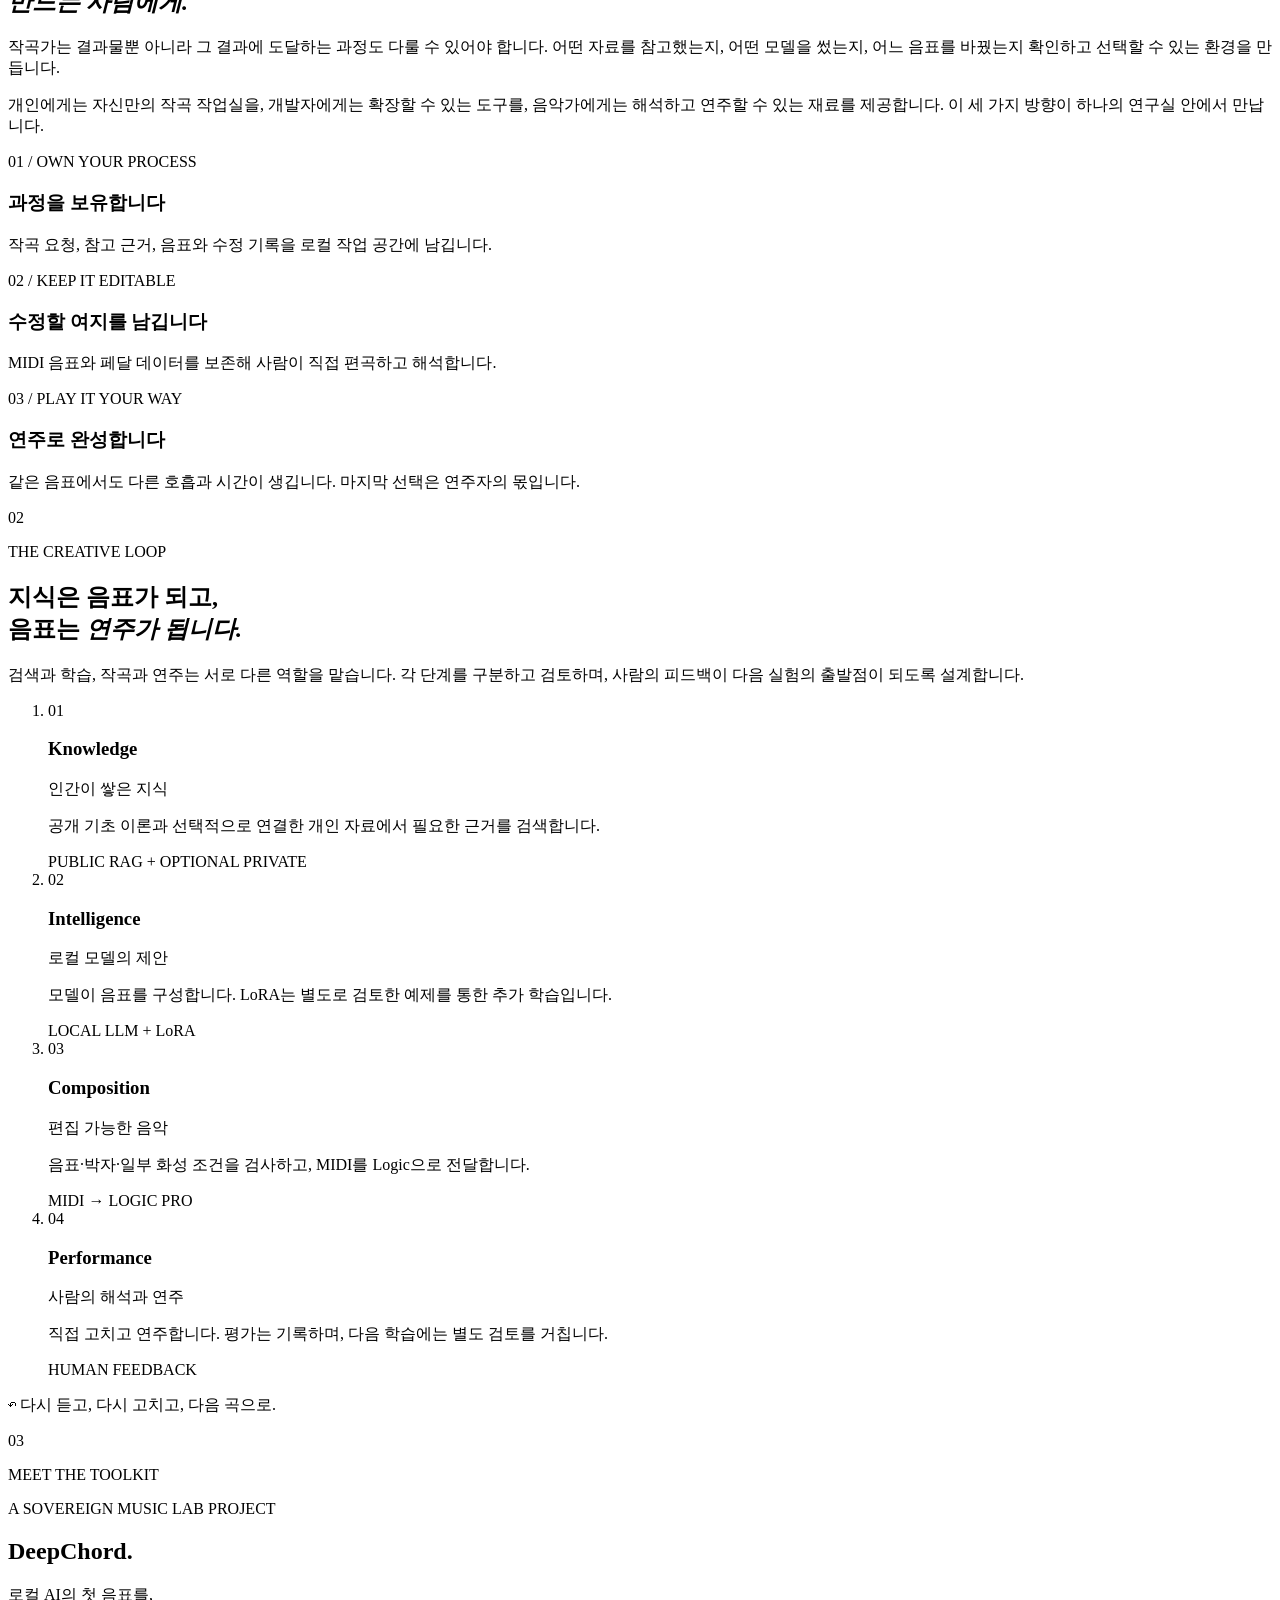
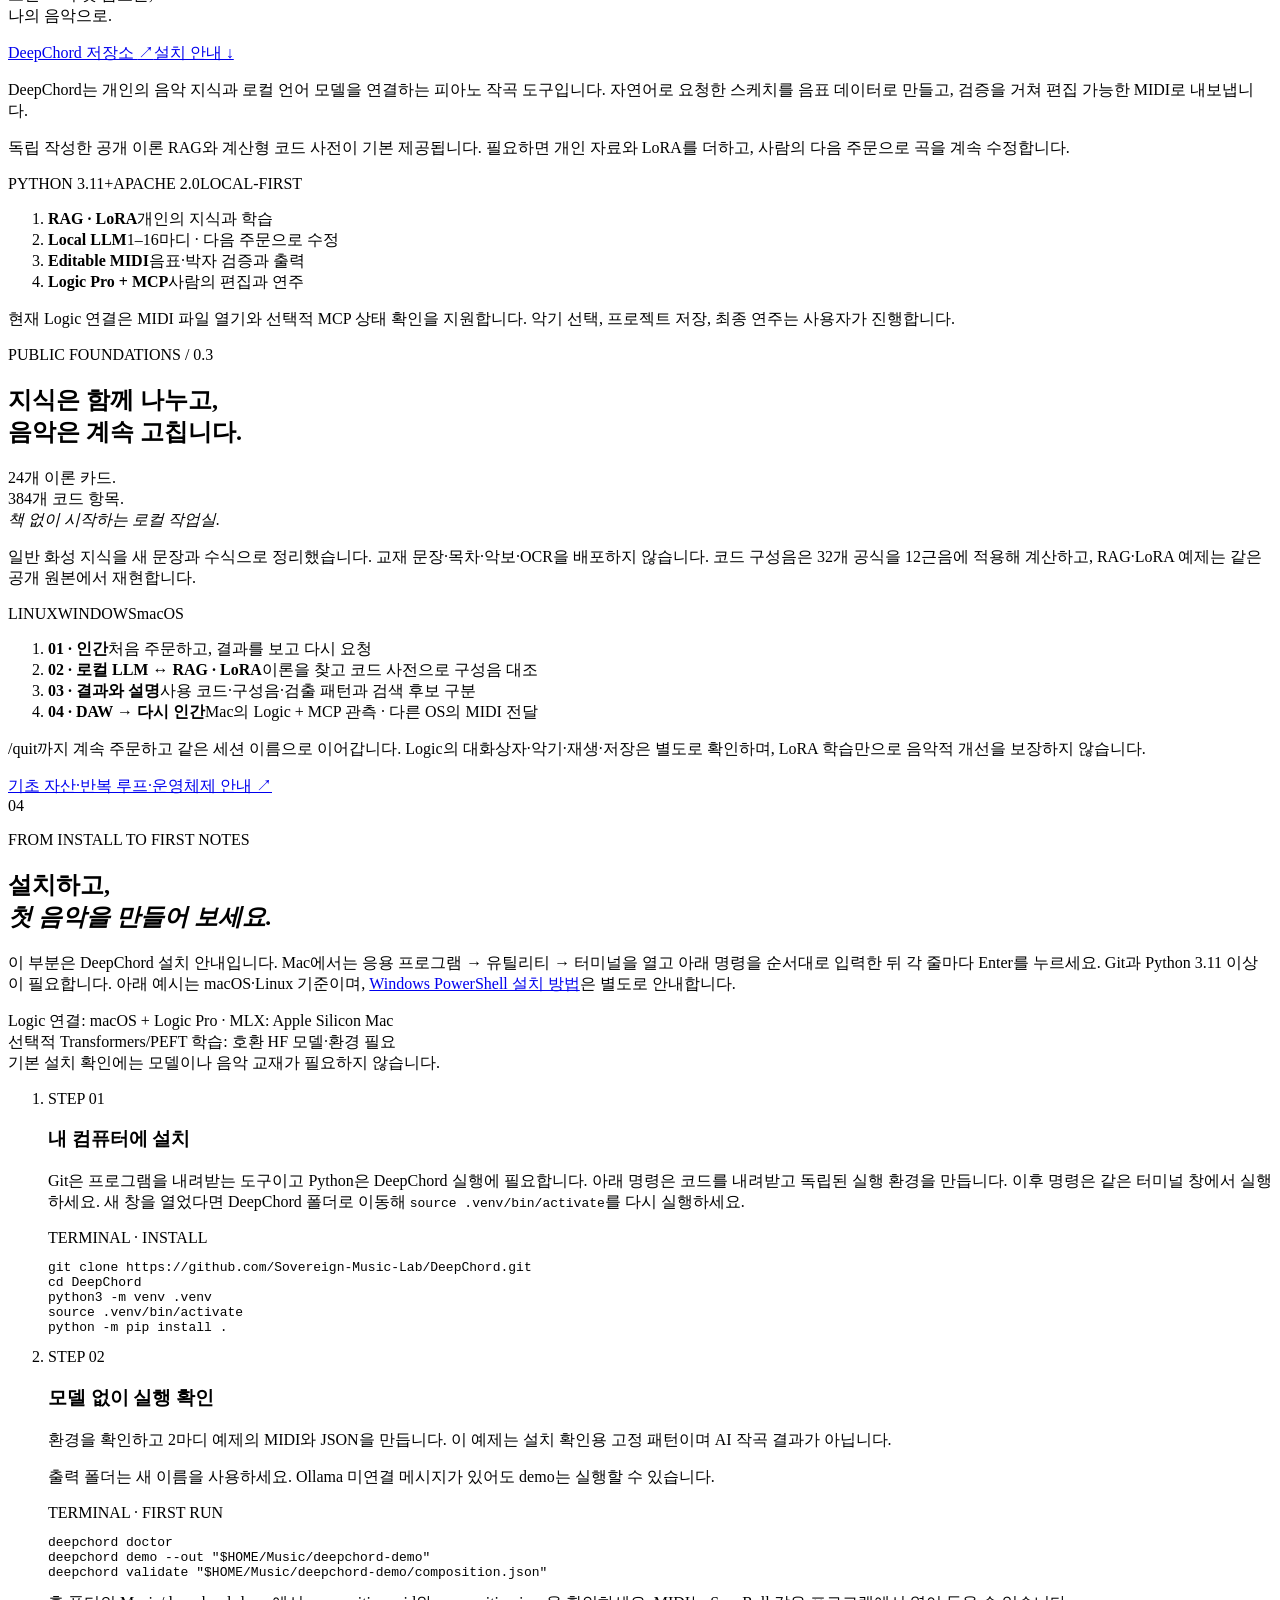
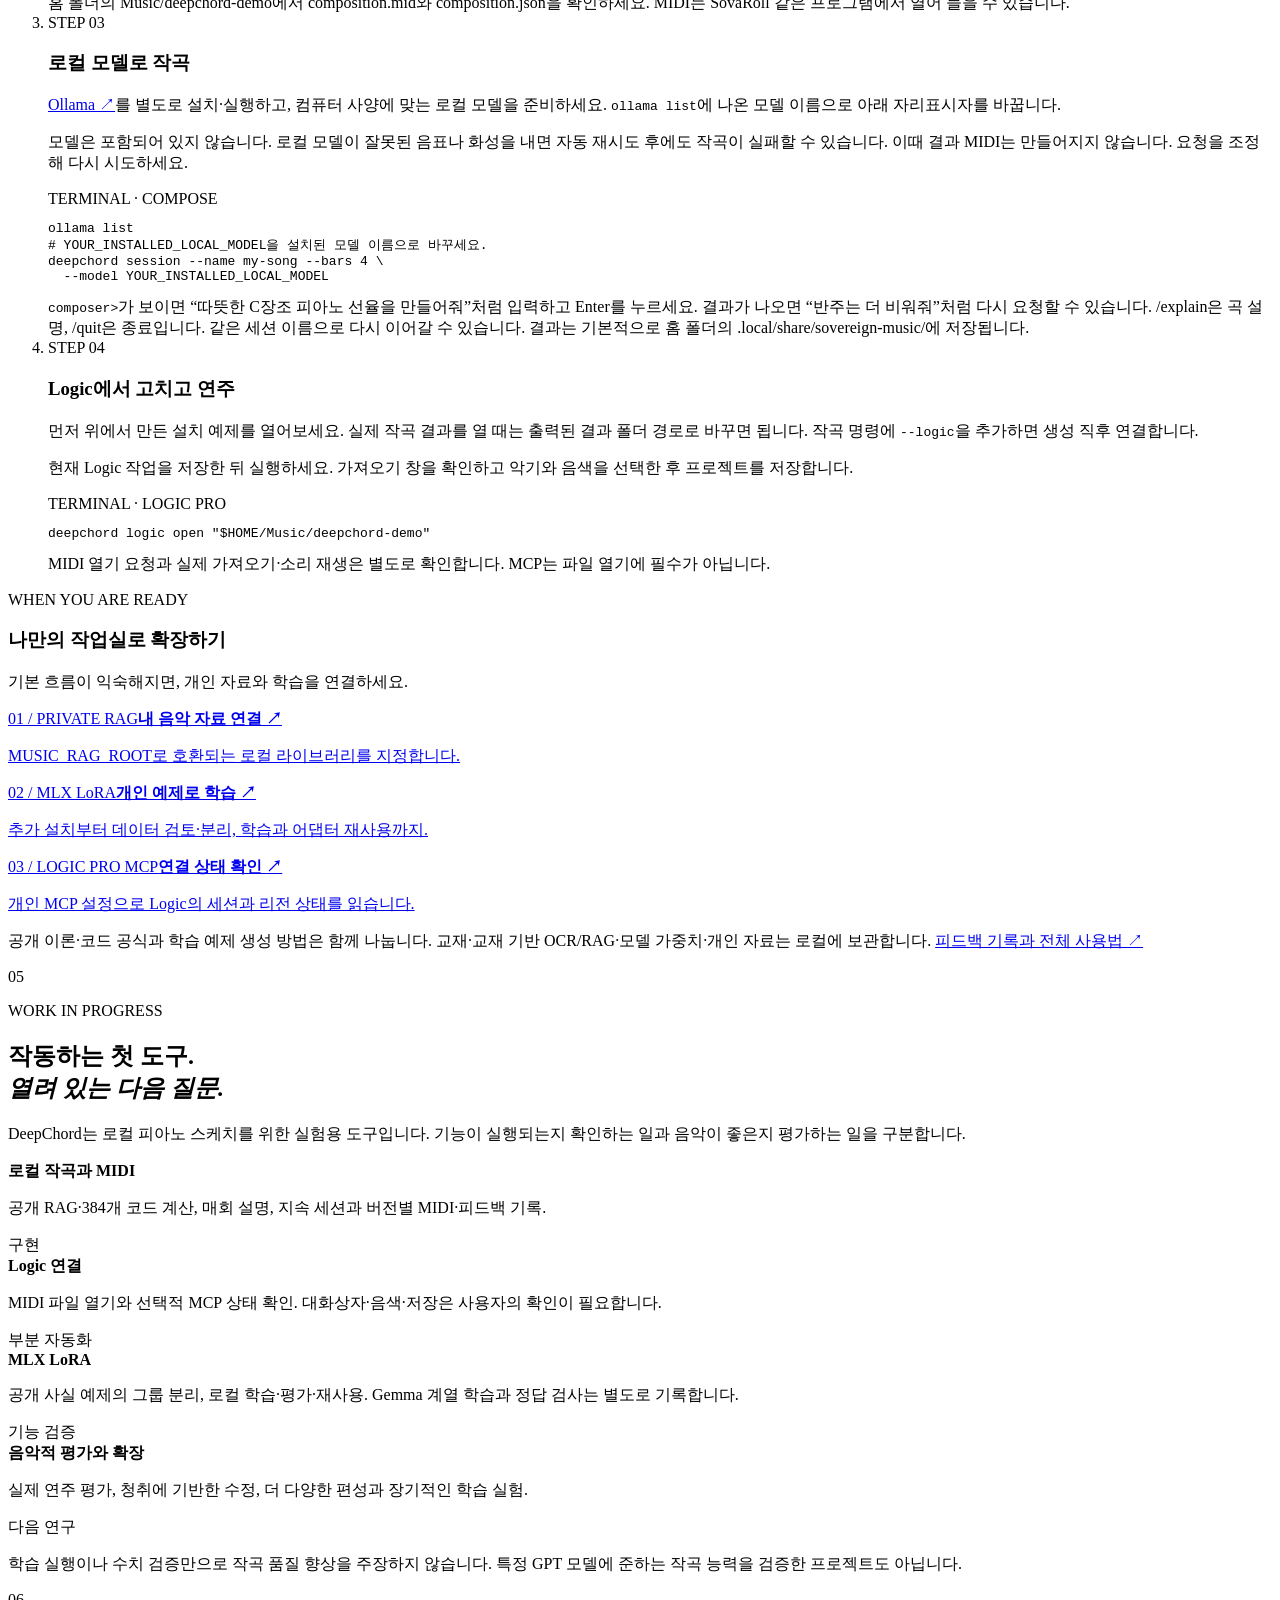
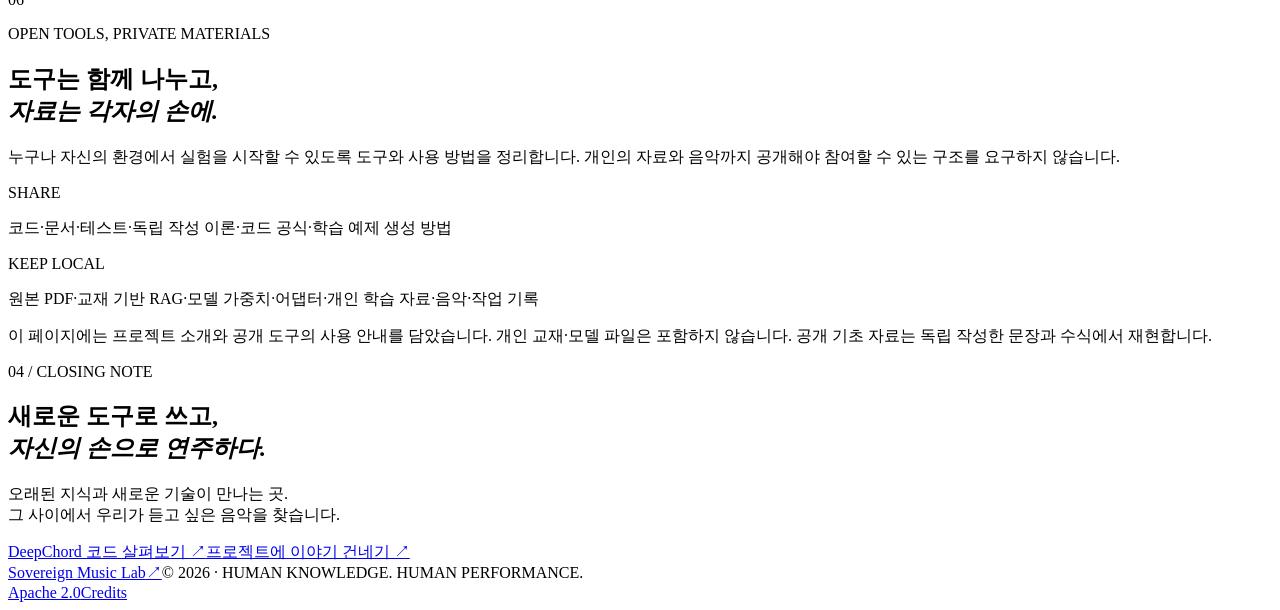
==== commit acb1dd37: "Correct first-run guidance from real trials" ====
--- a/site/index.html
+++ b/site/index.html
@@ -44,15 +44,15 @@
 <div class="next-steps" id="start-sovaroll"><div class="next-heading"><span class="product-overline">01 / SOVAROLL</span><h3>음표와 오디오를 직접 편집하기</h3><p>로컬 AI나 다른 프로젝트 없이 시작할 수 있습니다.</p></div><ol class="human-loop">
 <li><b>1. 내려받기</b><span><a href="https://github.com/Sovereign-Music-Lab/sovaroll-DAW">SovaRoll 저장소</a>에서 초록색 <strong>Code → Download ZIP</strong>을 누르고 압축을 풉니다.</span></li>
 <li><b>2. 실행하기</b><span>압축을 푼 폴더에서 Mac은 <code>Start SovaRoll.command</code>, Windows는 <code>Start SovaRoll.bat</code>을 엽니다. Mac에서 처음 차단되면 파일을 오른쪽 클릭하고 <strong>열기 → 열기</strong>를 선택하세요. Windows 실행 파일은 제공되지만 검증이 적습니다.</span></li>
-<li><b>3. 첫 곡 살펴보기</b><span>브라우저에 화면이 열리면 스페이스바로 재생·정지합니다. 화면이 안 열리면 Chrome 주소창에 <code>http://127.0.0.1:4317</code>을 입력하세요. 함께 열린 터미널 창은 작업하는 동안 열어 둡니다.</span></li>
-<li><b>4. 고치고 저장하기</b><span><strong>+ 트랙</strong>과 피아노롤로 음표를 추가하거나 <strong>가져오기</strong>로 MIDI를 여세요. 저장 후 MIDI 또는 믹스 WAV로 내보낼 수 있습니다. 작업을 마치면 재생을 멈추고 터미널 창을 닫습니다.</span></li>
+<li><b>3. 빈 곡에 음악 넣기</b><span>처음 열리는 곡은 비어 있어 바로 재생되지 않습니다. <strong>가져오기 → 파일 선택</strong>으로 MIDI 파일을 불러오거나, 아래 설명서에 따라 MIDI 트랙·클립과 음표를 먼저 만드세요. 화면이 안 열리면 Chrome 주소창에 <code>http://127.0.0.1:4317</code>을 입력하세요. 함께 열린 터미널 창은 작업하는 동안 열어 둡니다.</span></li>
+<li><b>4. 재생하고 저장하기</b><span>음악을 넣은 뒤 스페이스바로 재생·정지하고 피아노롤에서 음표를 고칠 수 있습니다. 저장 후 MIDI 또는 믹스 WAV로 내보내세요. 작업을 마치면 재생을 멈추고 터미널 창을 닫습니다.</span></li>
 </ol><p><a href="https://github.com/Sovereign-Music-Lab/sovaroll-DAW/blob/main/docs/manual/ko/03-first-song.md">그림과 함께 첫 곡 만들기 ↗</a> · <a href="https://github.com/Sovereign-Music-Lab/sovaroll-DAW/blob/main/docs/manual/ko/01-install.md">설치 및 문제 해결 ↗</a></p></div>
 <div class="next-steps" id="start-sovaflow"><div class="next-heading"><span class="product-overline">02 / SOVAFLOW</span><h3>결과와 피드백으로 다음 버전 만들기</h3><p>먼저 다른 프로그램 없이 연습해 보세요.</p></div><ol class="human-loop">
 <li><b>1. 내려받고 실행하기</b><span><a href="https://github.com/Sovereign-Music-Lab/SovaFlow">SovaFlow 저장소</a>에서 <strong>Code → Download ZIP</strong>을 누르고 압축을 푼 뒤, Mac은 <code>Start SovaFlow.command</code>, Windows는 <code>Start SovaFlow.bat</code>을 엽니다. Mac에서 처음 차단되면 오른쪽 클릭 후 <strong>열기 → 열기</strong>를 선택하세요.</span></li>
-<li><b>2. 내장 예제 실행하기</b><span>터미널 메뉴가 열리면 숫자 <strong>2</strong>를 입력하고 Enter를 누릅니다. AI나 다른 앱 없이 합성 예제 MIDI가 만들어집니다. 화면의 실행 결과와 경로를 확인하세요.</span></li>
+<li><b>2. 내장 예제 실행하기</b><span>터미널 메뉴가 열리면 숫자 <strong>2</strong>를 입력하고 Enter를 누릅니다. AI나 다른 앱 없이 합성 예제 MIDI가 만들어집니다. 화면에 나온 <code>Run:</code> 폴더 안의 <code>artifacts/compose/synthetic-sketch.mid</code>가 결과입니다.</span></li>
 <li><b>3. 결과를 듣고 기록하기</b><span>결과 MIDI를 SovaRoll이나 MIDI를 재생할 수 있는 프로그램에서 열어 들어 보세요. 메뉴 <strong>4</strong>에서 기록을 보고, <strong>5</strong>에서 점수와 의견을 남깁니다. 실제로 들었을 때만 청취 질문에 <code>y</code>로 답하세요.</span></li>
-<li><b>4. 이어가기</b><span>메뉴 <strong>6</strong>은 조건이 허용할 때 피드백을 반영한 다음 실행을 시작합니다. <strong>0</strong>은 종료입니다. DeepChord와 SovaRoll을 연결할 때는 먼저 둘을 설치하고 SovaRoll을 실행한 뒤 아래 연결 안내를 따르세요.</span></li>
-</ol><p><a href="https://github.com/Sovereign-Music-Lab/SovaFlow/blob/main/README.ko.md#deepchord와-sovaroll-연결">두 프로그램 연결과 전체 사용법 ↗</a></p></div>
+<li><b>4. 이어가기</b><span>메뉴 <strong>6</strong>은 조건이 허용할 때 피드백 기록을 넘겨 다음 실행을 시작합니다. 내장 합성 예제는 연습용 고정 패턴이라 피드백에 따라 음표가 바뀌지는 않습니다. <strong>0</strong>은 종료입니다. DeepChord와 SovaRoll을 연결할 때는 먼저 둘을 설치하고 SovaRoll을 실행한 뒤 아래 안내를 따르세요.</span></li>
+</ol><p><strong>두 프로그램 연결:</strong> 메뉴 3은 DeepChord의 고정 demo를 SovaRoll로 보내는 예제입니다. 기본적으로 SovaRoll의 4317 포트와 터미널에서 실행 가능한 <code>deepchord</code>를 찾습니다. DeepChord를 아래 가상 환경에 설치했다면 그 환경이 활성화된 터미널에서 SovaFlow의 <code>Start SovaFlow.command</code>를 끌어다 놓고 Enter를 눌러 실행하세요. 메뉴 3의 미리 보기 결과를 확인하고 실제 적용 질문에 <code>y</code>를 입력합니다.</p><p>다른 포트나 DeepChord 실행 파일 경로를 쓰려면 SovaFlow 폴더의 <code>examples/deepchord-to-sovaroll.job.json</code>에서 <code>adapters.sovaroll.url</code>과 <code>adapters.deepchord.command</code>를 수정해야 합니다. 이 예제에 적힌 값이 환경 변수보다 우선합니다. Windows나 자세한 설정은 <a href="https://github.com/Sovereign-Music-Lab/SovaFlow/blob/main/README.ko.md#deepchord와-sovaroll-연결">전체 연결 안내 ↗</a>를 참고하세요.</p></div>
 <div class="next-steps"><div class="next-heading"><span class="product-overline">03 / DEEPCHORD</span><h3>AI에게 작곡 아이디어 요청하기</h3><p>아래 상세 안내는 터미널 명령을 사용합니다. 먼저 모델 없는 고정 예제로 설치를 확인하고, 실제 AI 작곡을 하려면 Ollama와 로컬 모델을 별도로 준비합니다.</p></div><p><a href="#getting-started">DeepChord 설치와 첫 실행으로 이동 ↓</a> · <a href="https://github.com/Sovereign-Music-Lab/DeepChord/blob/main/README.ko.md#설치--python-311-이상">Windows 설치 안내 ↗</a></p></div>
 </section>
 <section class="contents-band" id="contents"><div class="wrap contents"><div class="section-label"><span>03 / CONTENTS</span><h2>연구 노트의 순서</h2></div><ol><li><a href="#philosophy"><span>01</span>우리가 말하는 소버린 <b>↗</b></a></li><li><a href="#workflow"><span>02</span>지식에서 연주까지 <b>↗</b></a></li><li><a href="#deepchord"><span>03</span>DeepChord를 소개합니다 <b>↗</b></a></li><li><a href="#getting-started"><span>04</span>설치하고 첫 음악 만들기 <b>↗</b></a></li><li><a href="#progress"><span>05</span>지금의 도구, 다음의 질문 <b>↗</b></a></li><li><a href="#openness"><span>06</span>공유하는 것과 지키는 것 <b>↗</b></a></li></ol></div></section>
@@ -78,7 +78,7 @@
 <li><div class="guide-copy"><span class="guide-number">STEP 02</span><h3>모델 없이 실행 확인</h3><p>환경을 확인하고 2마디 예제의 MIDI와 JSON을 만듭니다. 이 예제는 설치 확인용 고정 패턴이며 AI 작곡 결과가 아닙니다.</p><p class="guide-note">출력 폴더는 새 이름을 사용하세요. Ollama 미연결 메시지가 있어도 demo는 실행할 수 있습니다.</p></div><div class="code-panel"><div class="code-top"><span>TERMINAL · FIRST RUN</span><button type="button" class="copy-code" data-copy="demo-code" aria-label="실행 확인 명령 복사" hidden>복사</button></div><pre tabindex="0" aria-label="설치 확인 명령"><code id="demo-code">deepchord doctor
 deepchord demo --out "$HOME/Music/deepchord-demo"
 deepchord validate "$HOME/Music/deepchord-demo/composition.json"</code></pre><div class="code-caption">홈 폴더의 Music/deepchord-demo에서 composition.mid와 composition.json을 확인하세요. MIDI는 SovaRoll 같은 프로그램에서 열어 들을 수 있습니다.</div></div></li>
-<li><div class="guide-copy"><span class="guide-number">STEP 03</span><h3>로컬 모델로 작곡</h3><p><a href="https://ollama.com/" target="_blank" rel="noopener noreferrer">Ollama ↗</a>를 별도로 설치·실행하고, 컴퓨터 사양에 맞는 로컬 모델을 준비하세요. <code>ollama list</code>에 나온 모델 이름으로 아래 자리표시자를 바꿉니다.</p><p class="guide-note">모델은 포함되어 있지 않습니다. 생성 결과가 음표 검증을 통과하지 못하면 요청을 조정해 다시 시도하세요.</p></div><div class="code-panel"><div class="code-top"><span>TERMINAL · COMPOSE</span><button type="button" class="copy-code" data-copy="compose-code" aria-label="작곡 명령 복사" hidden>복사</button></div><pre tabindex="0" aria-label="로컬 모델 작곡 명령"><code id="compose-code">ollama list
+<li><div class="guide-copy"><span class="guide-number">STEP 03</span><h3>로컬 모델로 작곡</h3><p><a href="https://ollama.com/" target="_blank" rel="noopener noreferrer">Ollama ↗</a>를 별도로 설치·실행하고, 컴퓨터 사양에 맞는 로컬 모델을 준비하세요. <code>ollama list</code>에 나온 모델 이름으로 아래 자리표시자를 바꿉니다.</p><p class="guide-note">모델은 포함되어 있지 않습니다. 로컬 모델이 잘못된 음표나 화성을 내면 자동 재시도 후에도 작곡이 실패할 수 있습니다. 이때 결과 MIDI는 만들어지지 않습니다. 요청을 조정해 다시 시도하세요.</p></div><div class="code-panel"><div class="code-top"><span>TERMINAL · COMPOSE</span><button type="button" class="copy-code" data-copy="compose-code" aria-label="작곡 명령 복사" hidden>복사</button></div><pre tabindex="0" aria-label="로컬 모델 작곡 명령"><code id="compose-code">ollama list
 # YOUR_INSTALLED_LOCAL_MODEL을 설치된 모델 이름으로 바꾸세요.
 deepchord session --name my-song --bars 4 \
   --model YOUR_INSTALLED_LOCAL_MODEL</code></pre><div class="code-caption"><code>composer&gt;</code>가 보이면 “따뜻한 C장조 피아노 선율을 만들어줘”처럼 입력하고 Enter를 누르세요. 결과가 나오면 “반주는 더 비워줘”처럼 다시 요청할 수 있습니다. /explain은 곡 설명, /quit은 종료입니다. 같은 세션 이름으로 다시 이어갈 수 있습니다. 결과는 기본적으로 홈 폴더의 .local/share/sovereign-music/에 저장됩니다.</div></div></li>
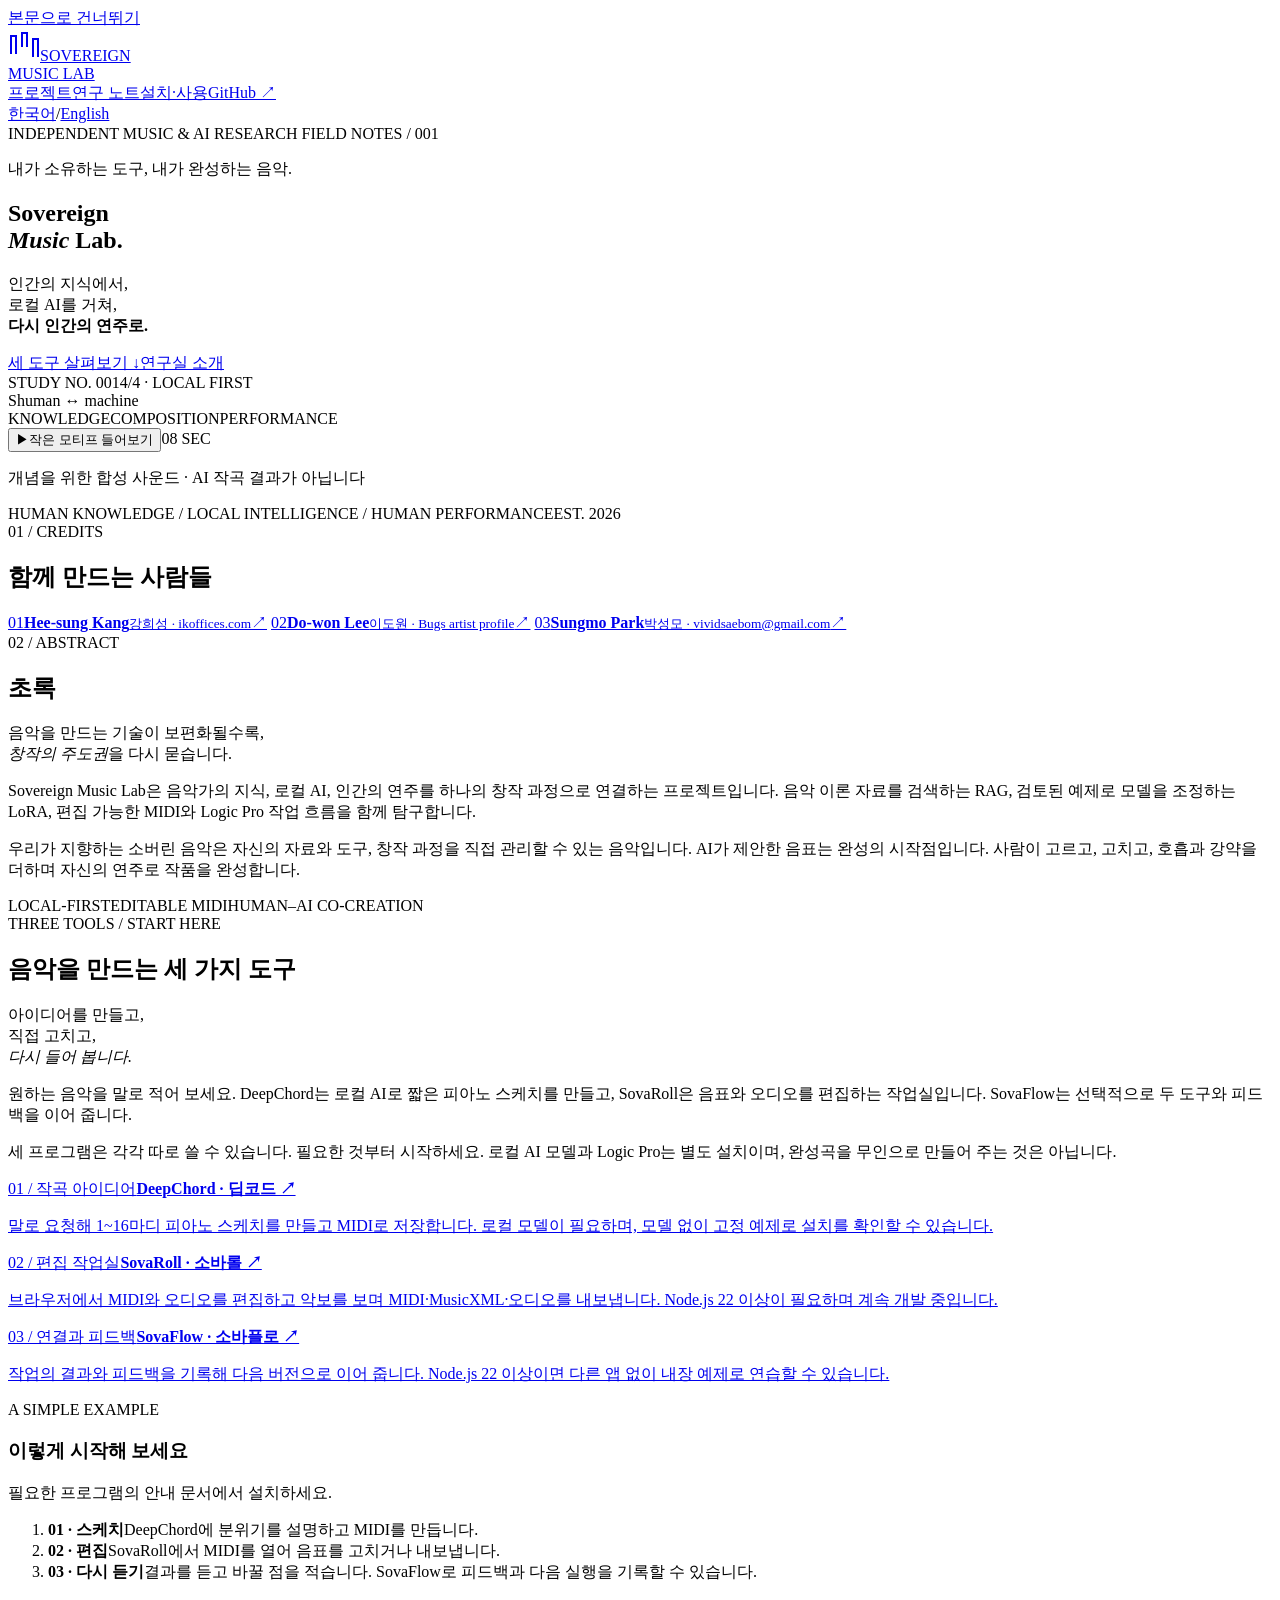
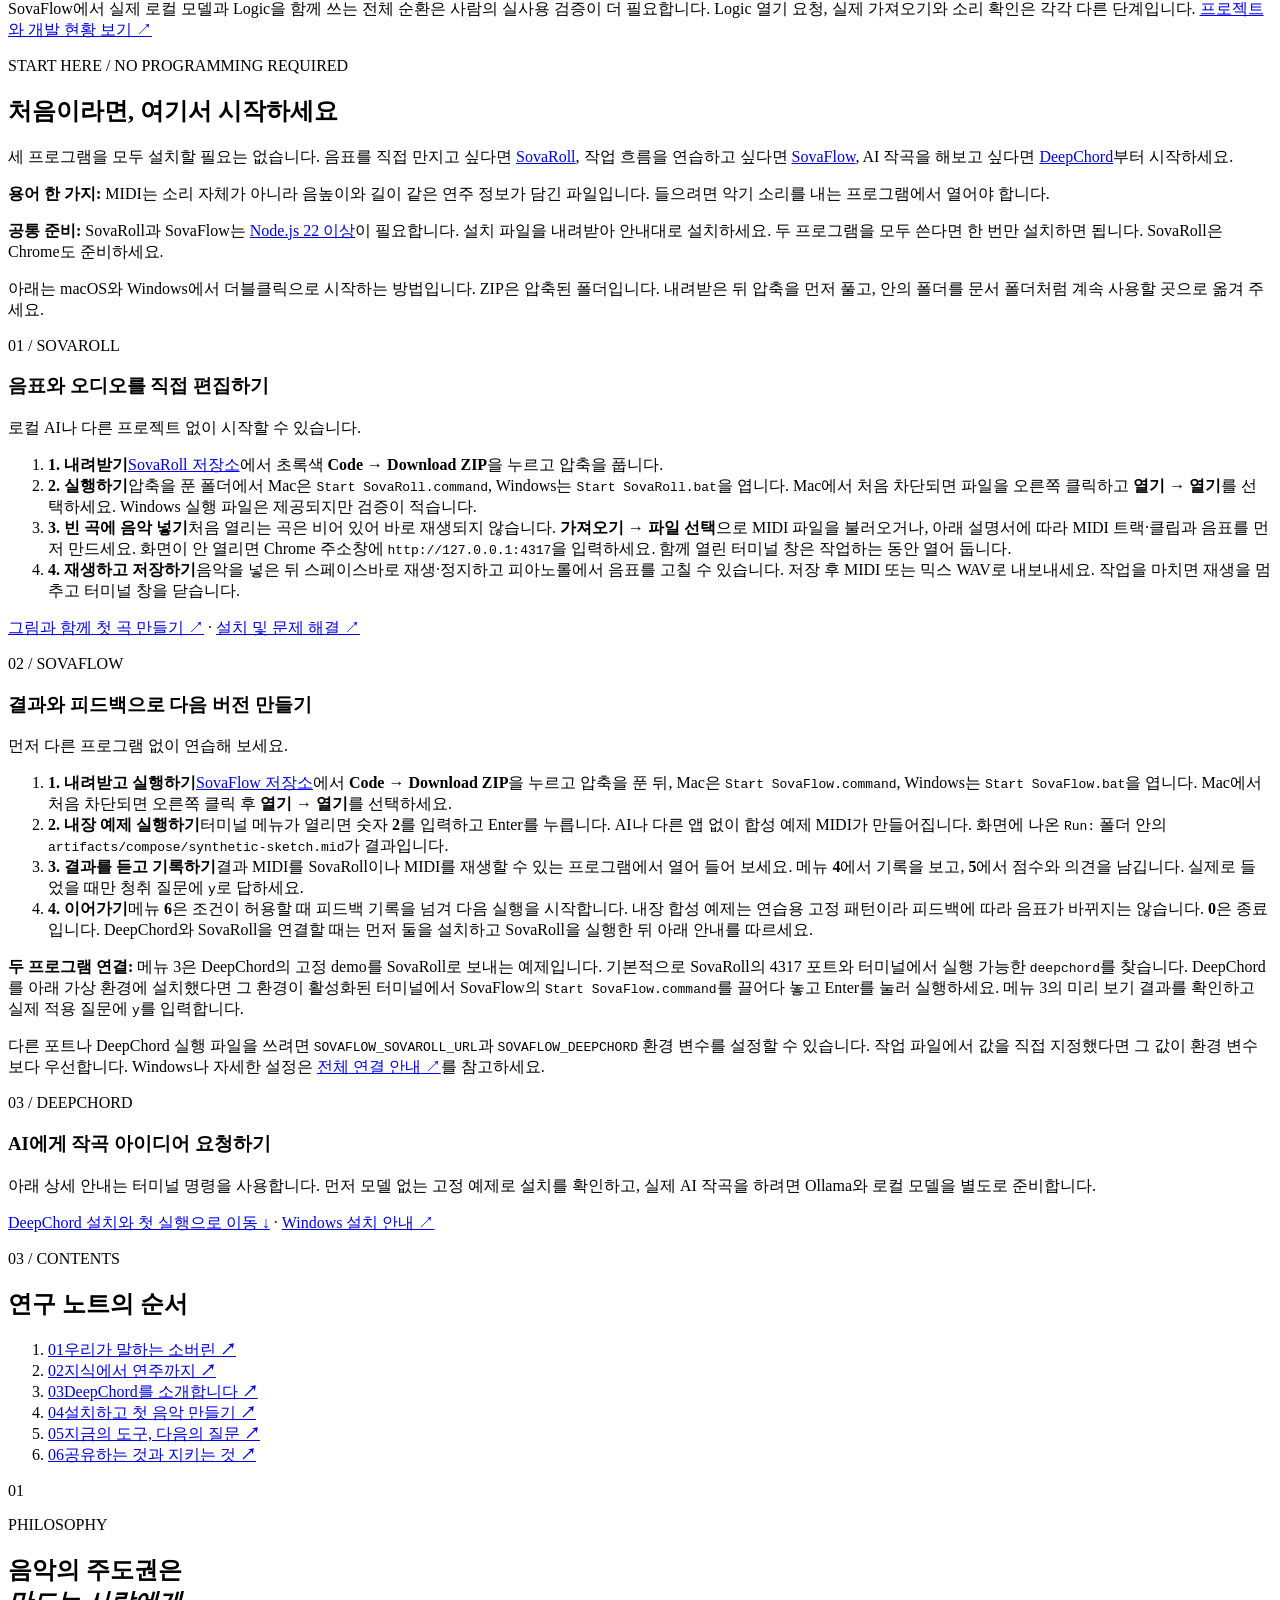
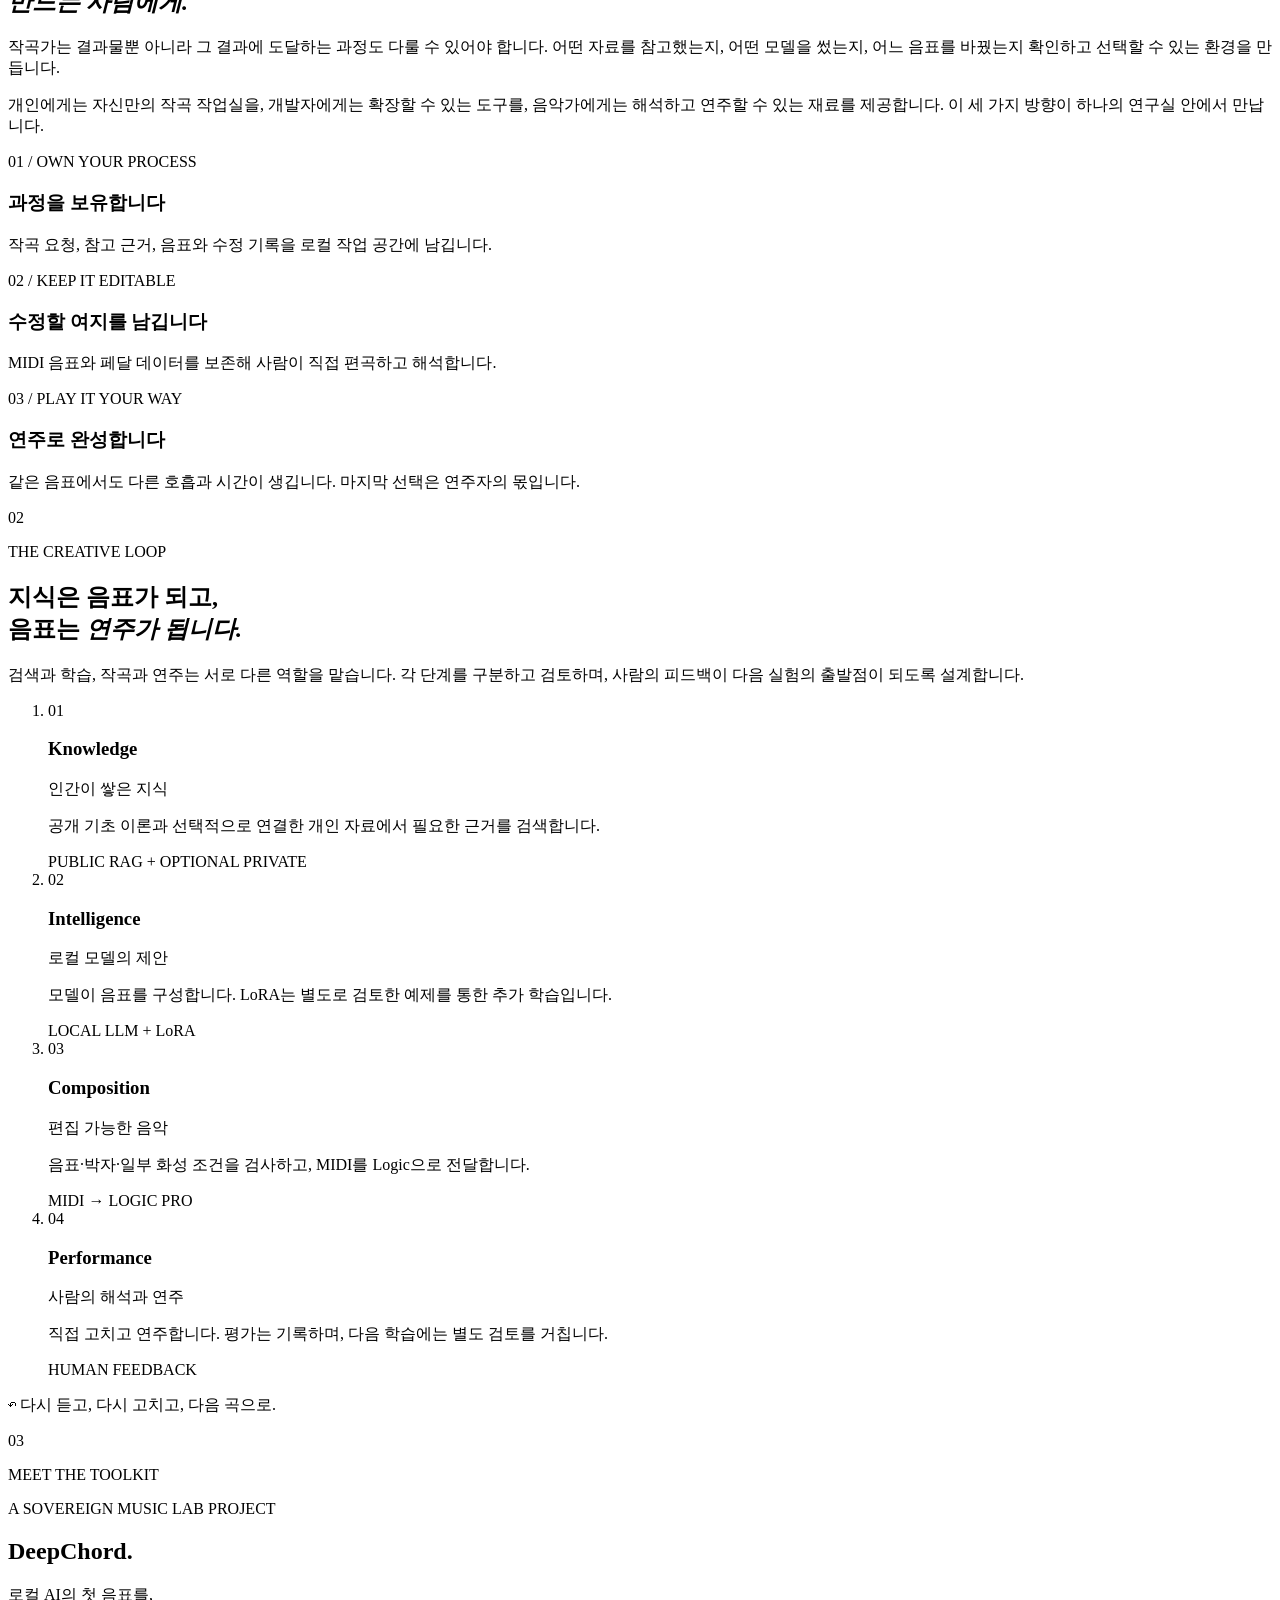
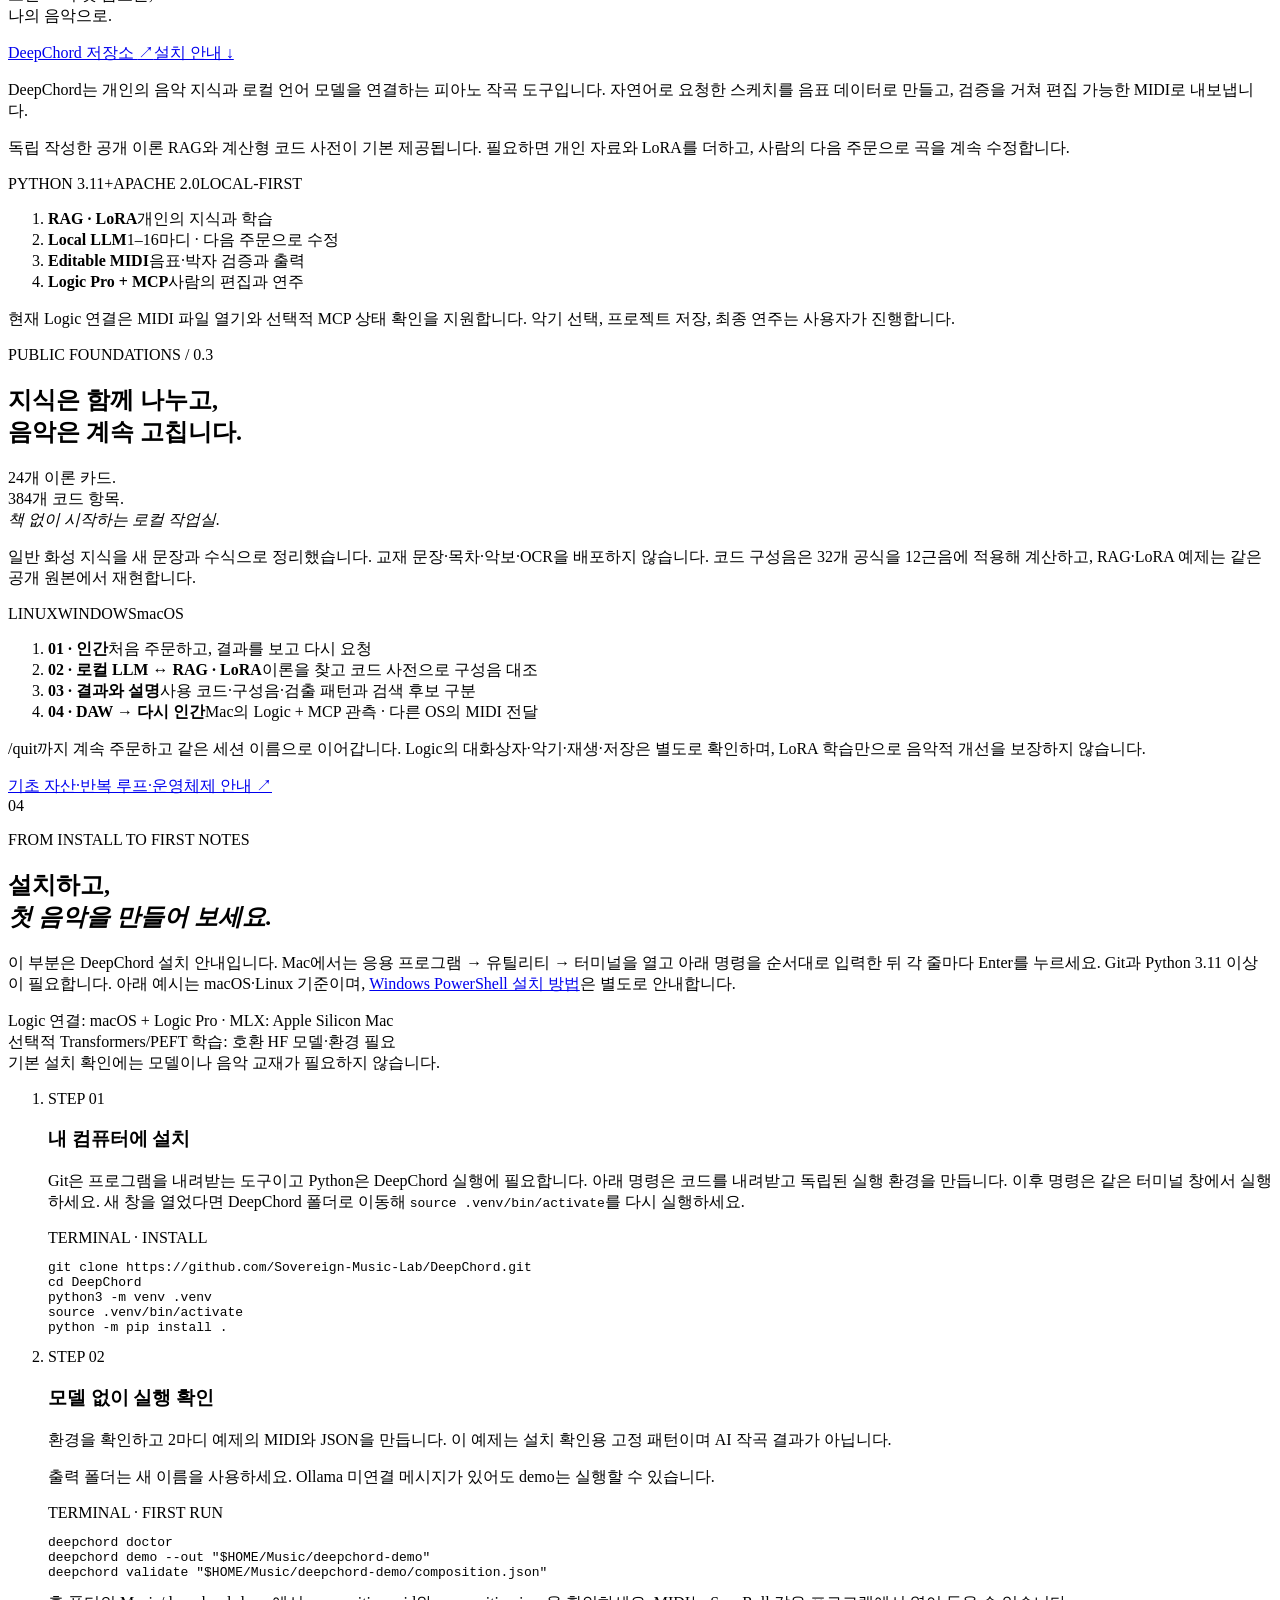
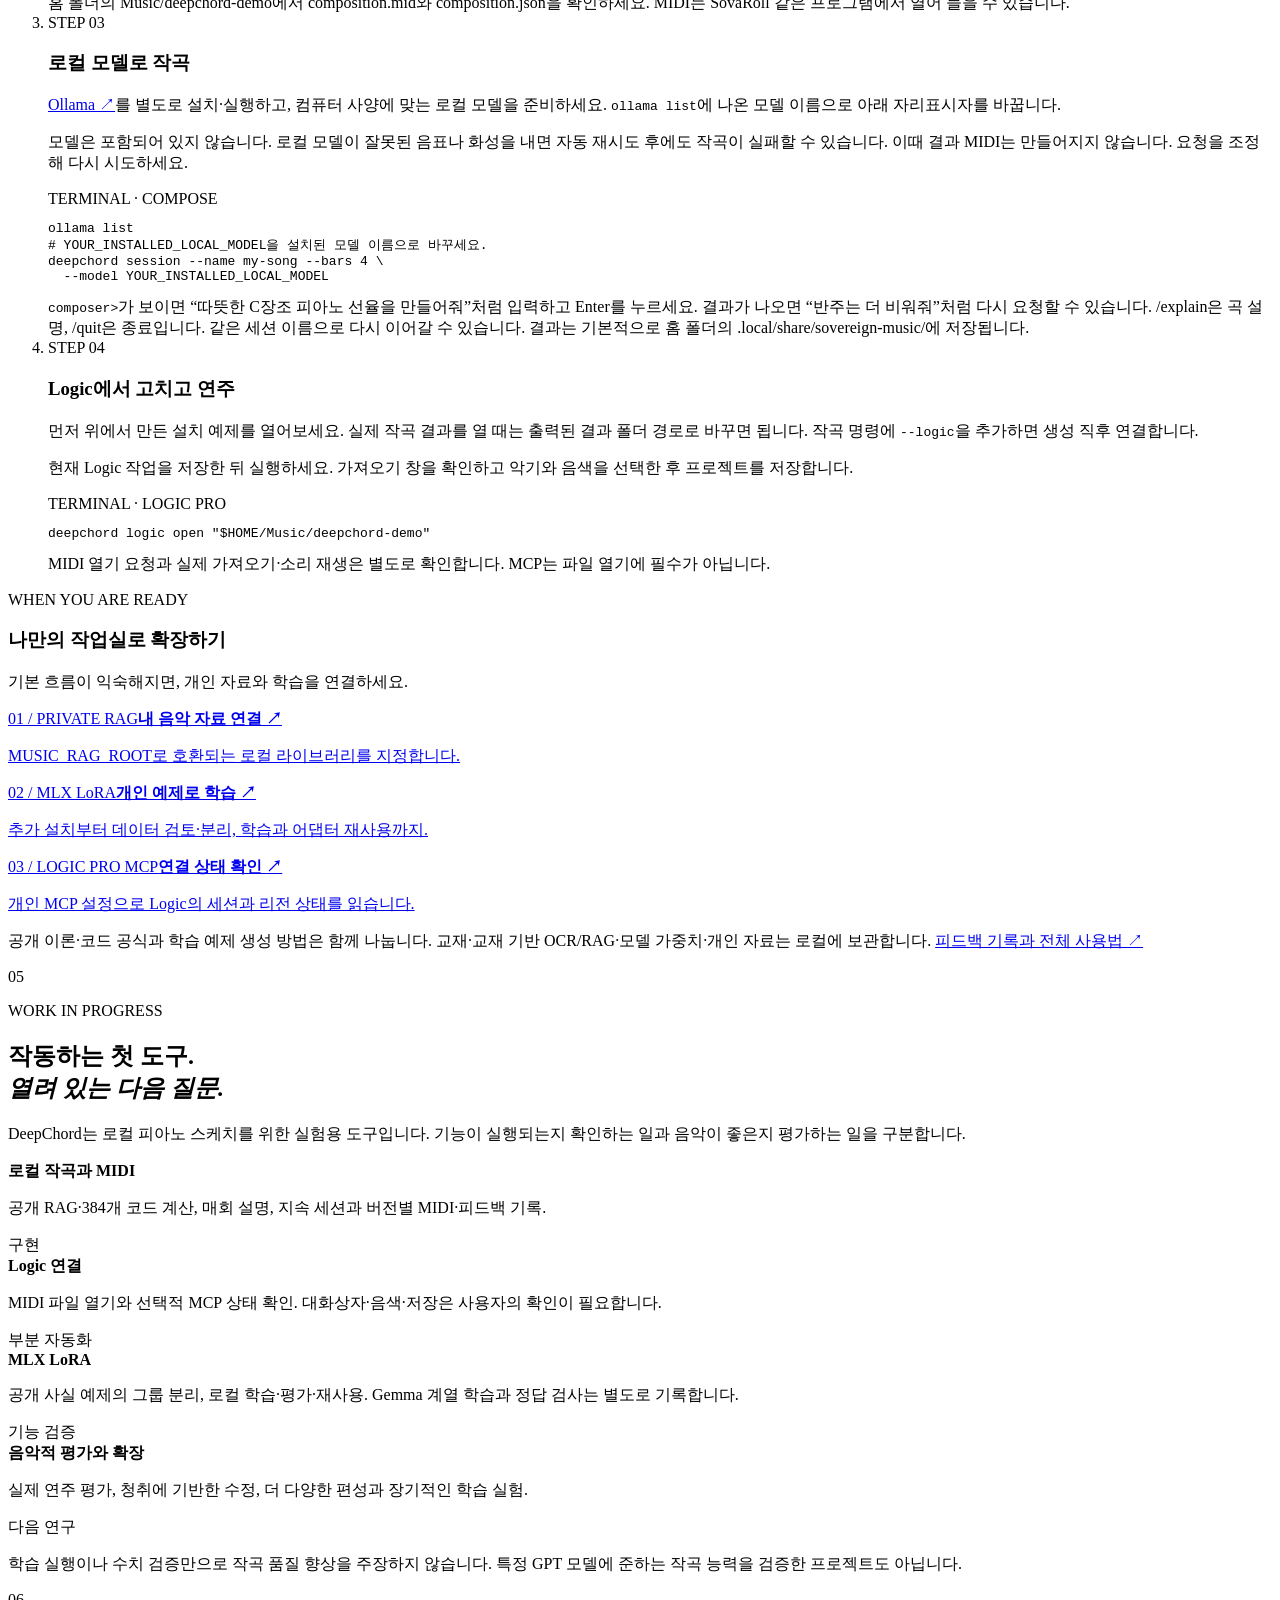
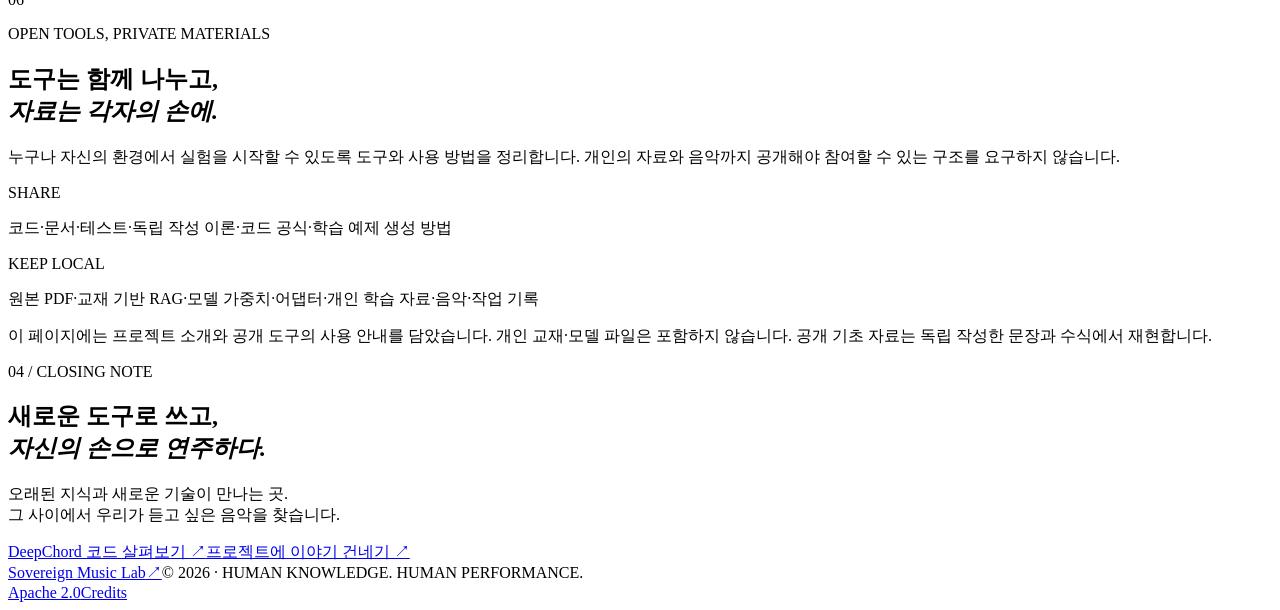
==== commit 36649dad: "Improve composition retry diagnostics Provide actionable accompaniment and timing hints for local-mo" ====
--- a/site/index.html
+++ b/site/index.html
@@ -52,7 +52,7 @@
 <li><b>2. 내장 예제 실행하기</b><span>터미널 메뉴가 열리면 숫자 <strong>2</strong>를 입력하고 Enter를 누릅니다. AI나 다른 앱 없이 합성 예제 MIDI가 만들어집니다. 화면에 나온 <code>Run:</code> 폴더 안의 <code>artifacts/compose/synthetic-sketch.mid</code>가 결과입니다.</span></li>
 <li><b>3. 결과를 듣고 기록하기</b><span>결과 MIDI를 SovaRoll이나 MIDI를 재생할 수 있는 프로그램에서 열어 들어 보세요. 메뉴 <strong>4</strong>에서 기록을 보고, <strong>5</strong>에서 점수와 의견을 남깁니다. 실제로 들었을 때만 청취 질문에 <code>y</code>로 답하세요.</span></li>
 <li><b>4. 이어가기</b><span>메뉴 <strong>6</strong>은 조건이 허용할 때 피드백 기록을 넘겨 다음 실행을 시작합니다. 내장 합성 예제는 연습용 고정 패턴이라 피드백에 따라 음표가 바뀌지는 않습니다. <strong>0</strong>은 종료입니다. DeepChord와 SovaRoll을 연결할 때는 먼저 둘을 설치하고 SovaRoll을 실행한 뒤 아래 안내를 따르세요.</span></li>
-</ol><p><strong>두 프로그램 연결:</strong> 메뉴 3은 DeepChord의 고정 demo를 SovaRoll로 보내는 예제입니다. 기본적으로 SovaRoll의 4317 포트와 터미널에서 실행 가능한 <code>deepchord</code>를 찾습니다. DeepChord를 아래 가상 환경에 설치했다면 그 환경이 활성화된 터미널에서 SovaFlow의 <code>Start SovaFlow.command</code>를 끌어다 놓고 Enter를 눌러 실행하세요. 메뉴 3의 미리 보기 결과를 확인하고 실제 적용 질문에 <code>y</code>를 입력합니다.</p><p>다른 포트나 DeepChord 실행 파일 경로를 쓰려면 SovaFlow 폴더의 <code>examples/deepchord-to-sovaroll.job.json</code>에서 <code>adapters.sovaroll.url</code>과 <code>adapters.deepchord.command</code>를 수정해야 합니다. 이 예제에 적힌 값이 환경 변수보다 우선합니다. Windows나 자세한 설정은 <a href="https://github.com/Sovereign-Music-Lab/SovaFlow/blob/main/README.ko.md#deepchord와-sovaroll-연결">전체 연결 안내 ↗</a>를 참고하세요.</p></div>
+</ol><p><strong>두 프로그램 연결:</strong> 메뉴 3은 DeepChord의 고정 demo를 SovaRoll로 보내는 예제입니다. 기본적으로 SovaRoll의 4317 포트와 터미널에서 실행 가능한 <code>deepchord</code>를 찾습니다. DeepChord를 아래 가상 환경에 설치했다면 그 환경이 활성화된 터미널에서 SovaFlow의 <code>Start SovaFlow.command</code>를 끌어다 놓고 Enter를 눌러 실행하세요. 메뉴 3의 미리 보기 결과를 확인하고 실제 적용 질문에 <code>y</code>를 입력합니다.</p><p>다른 포트나 DeepChord 실행 파일을 쓰려면 <code>SOVAFLOW_SOVAROLL_URL</code>과 <code>SOVAFLOW_DEEPCHORD</code> 환경 변수를 설정할 수 있습니다. 작업 파일에서 값을 직접 지정했다면 그 값이 환경 변수보다 우선합니다. Windows나 자세한 설정은 <a href="https://github.com/Sovereign-Music-Lab/SovaFlow/blob/main/README.ko.md#deepchord와-sovaroll-연결">전체 연결 안내 ↗</a>를 참고하세요.</p></div>
 <div class="next-steps"><div class="next-heading"><span class="product-overline">03 / DEEPCHORD</span><h3>AI에게 작곡 아이디어 요청하기</h3><p>아래 상세 안내는 터미널 명령을 사용합니다. 먼저 모델 없는 고정 예제로 설치를 확인하고, 실제 AI 작곡을 하려면 Ollama와 로컬 모델을 별도로 준비합니다.</p></div><p><a href="#getting-started">DeepChord 설치와 첫 실행으로 이동 ↓</a> · <a href="https://github.com/Sovereign-Music-Lab/DeepChord/blob/main/README.ko.md#설치--python-311-이상">Windows 설치 안내 ↗</a></p></div>
 </section>
 <section class="contents-band" id="contents"><div class="wrap contents"><div class="section-label"><span>03 / CONTENTS</span><h2>연구 노트의 순서</h2></div><ol><li><a href="#philosophy"><span>01</span>우리가 말하는 소버린 <b>↗</b></a></li><li><a href="#workflow"><span>02</span>지식에서 연주까지 <b>↗</b></a></li><li><a href="#deepchord"><span>03</span>DeepChord를 소개합니다 <b>↗</b></a></li><li><a href="#getting-started"><span>04</span>설치하고 첫 음악 만들기 <b>↗</b></a></li><li><a href="#progress"><span>05</span>지금의 도구, 다음의 질문 <b>↗</b></a></li><li><a href="#openness"><span>06</span>공유하는 것과 지키는 것 <b>↗</b></a></li></ol></div></section>
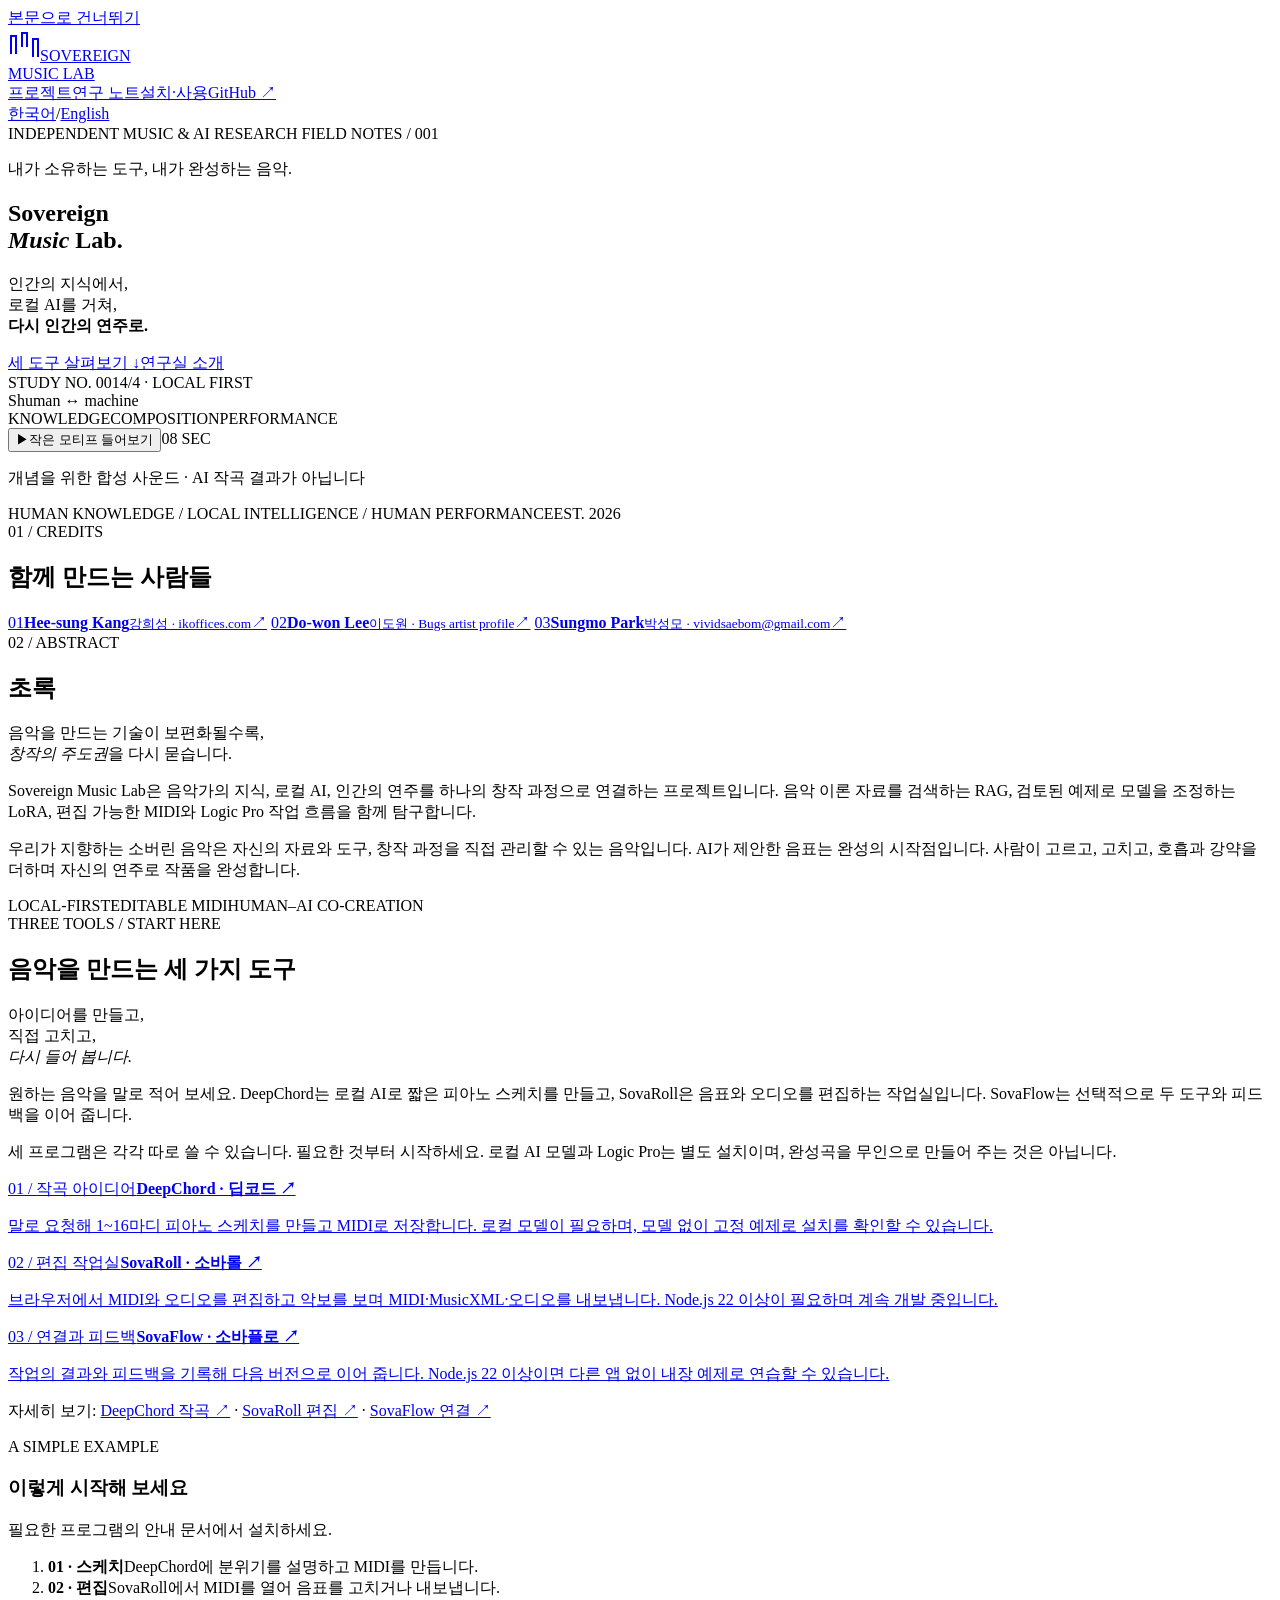
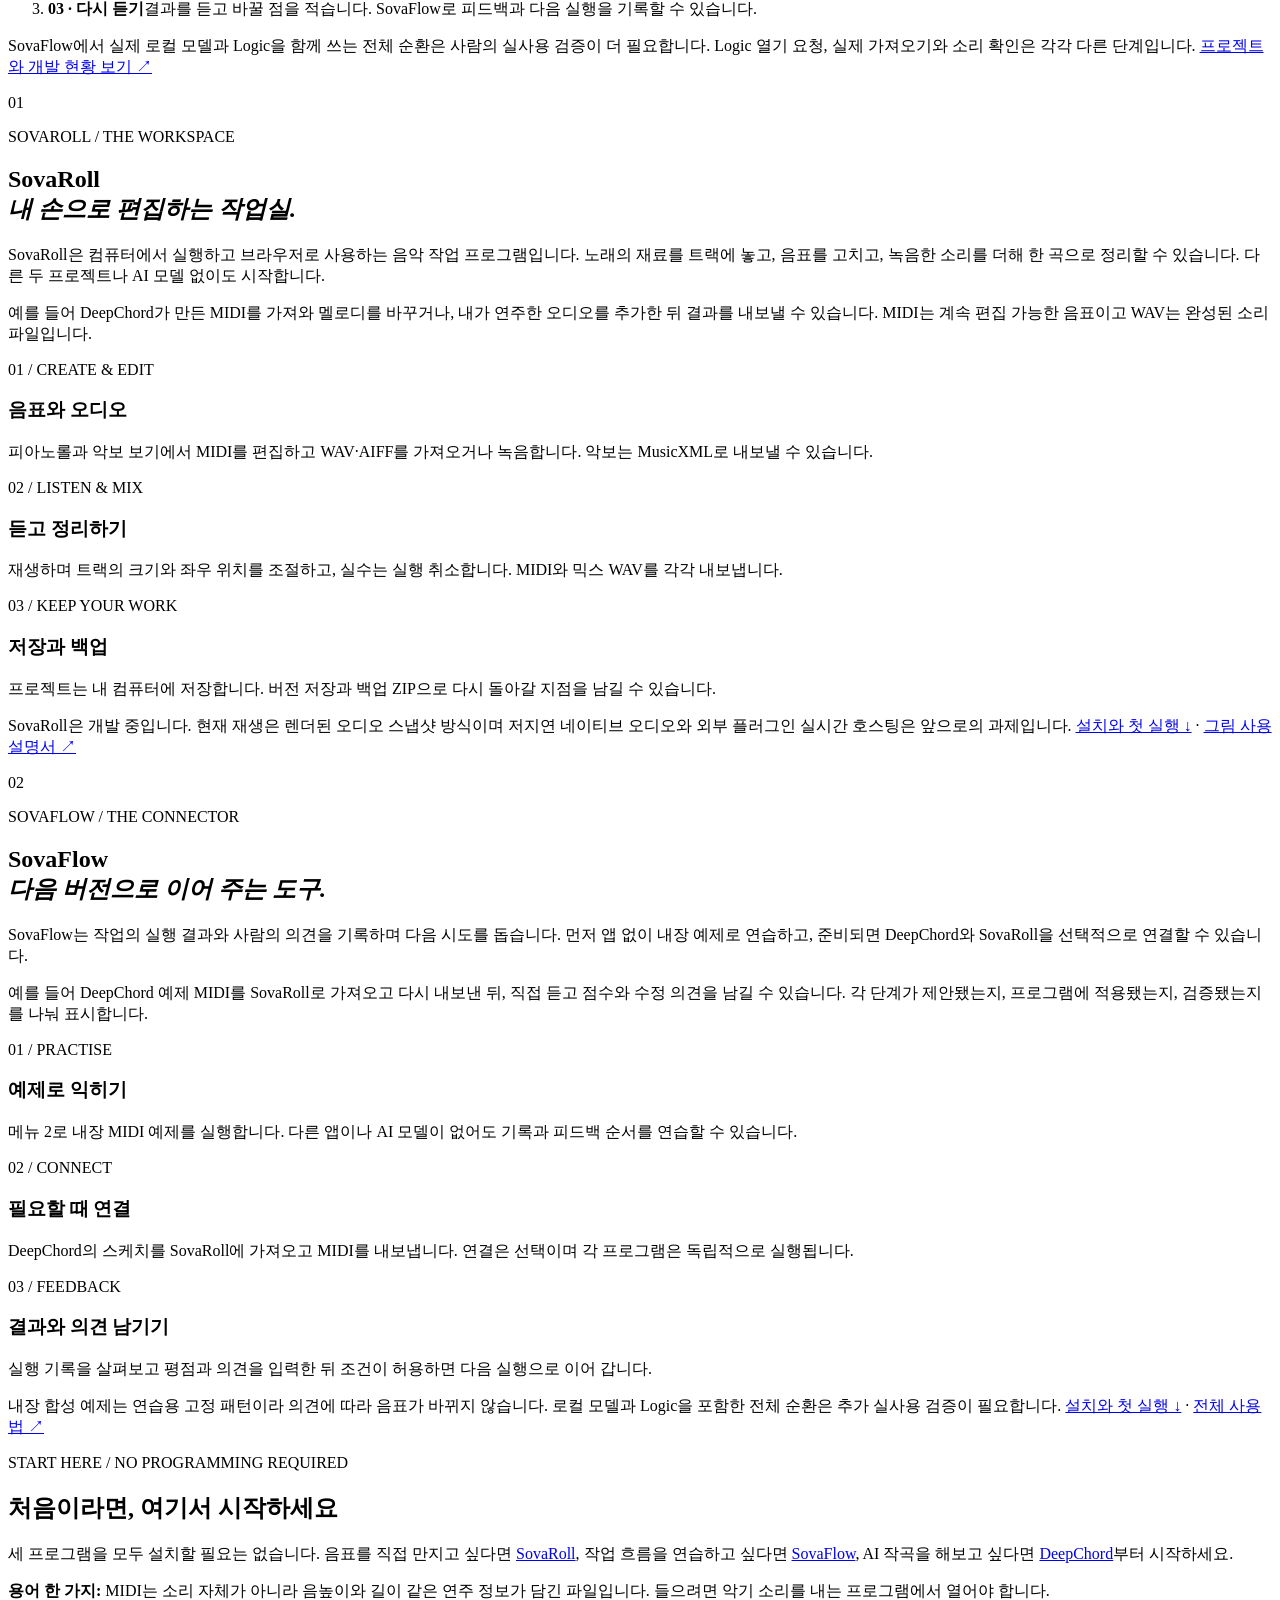
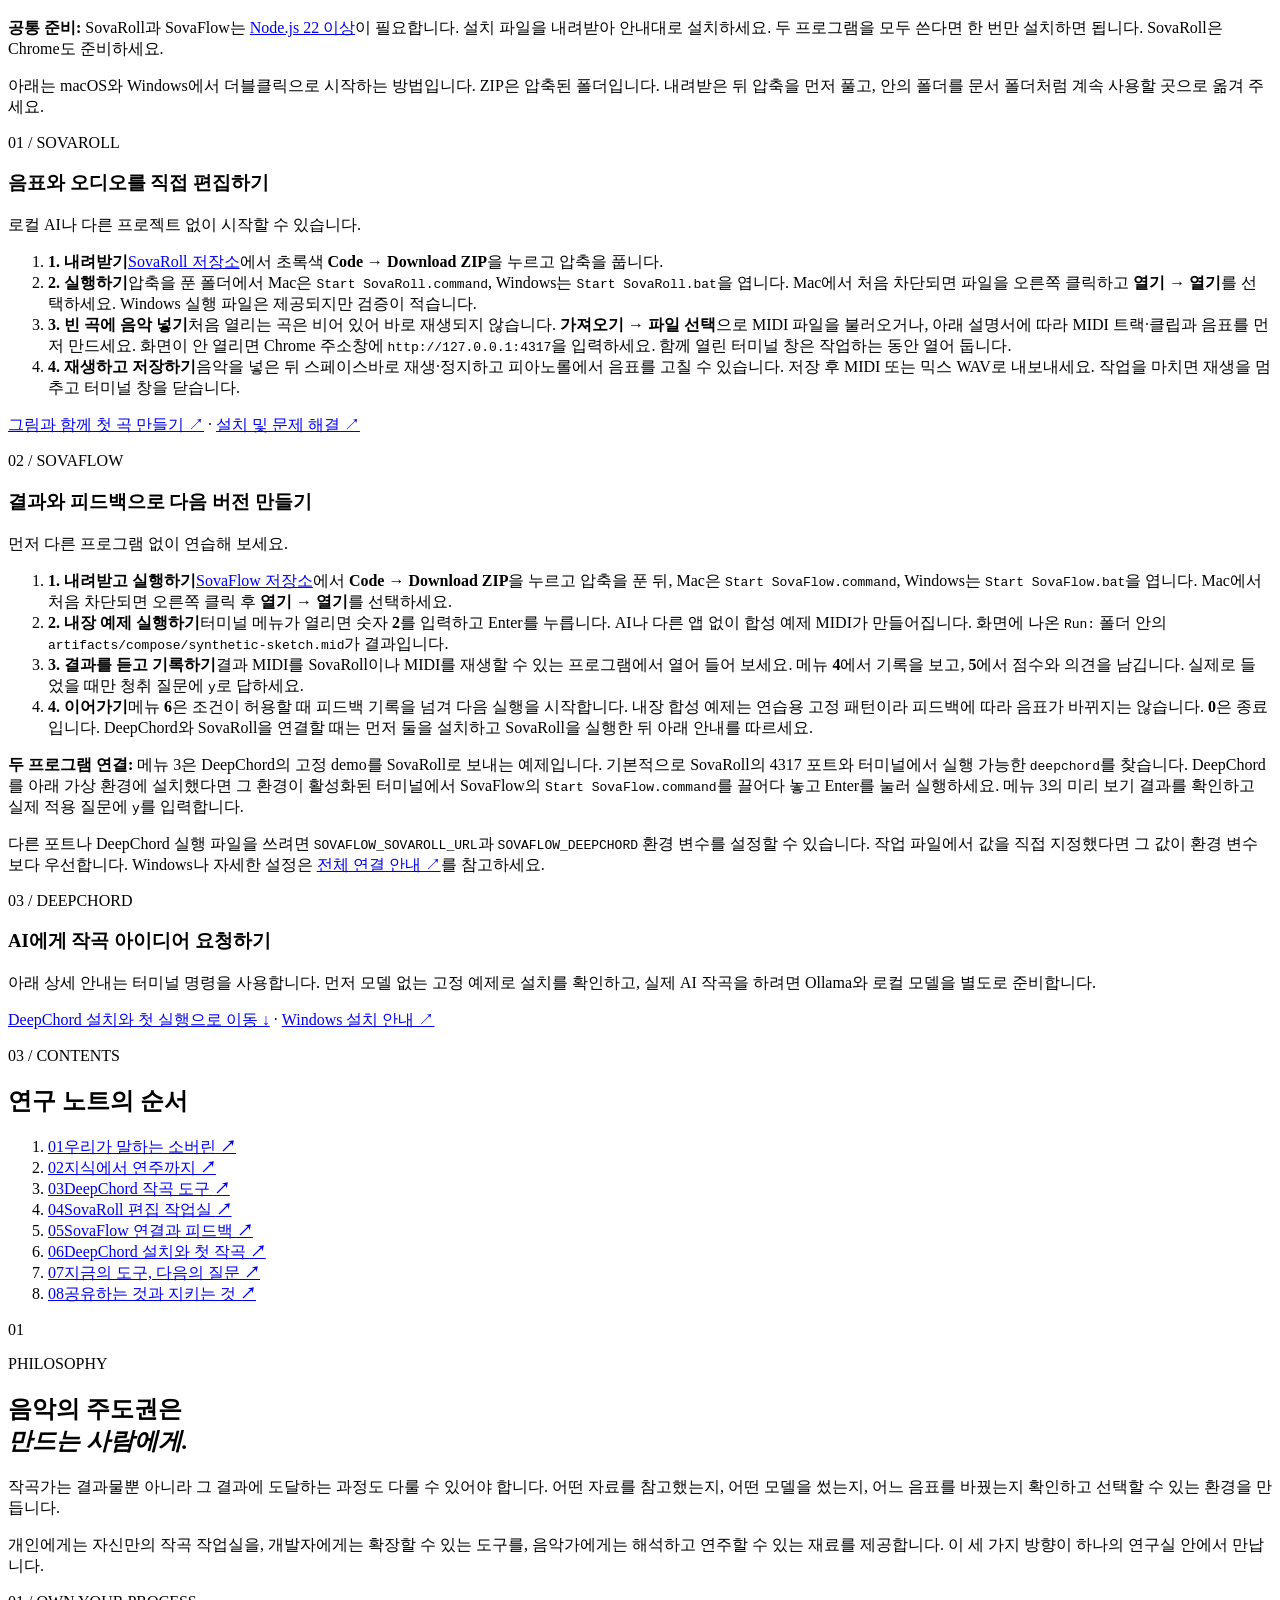
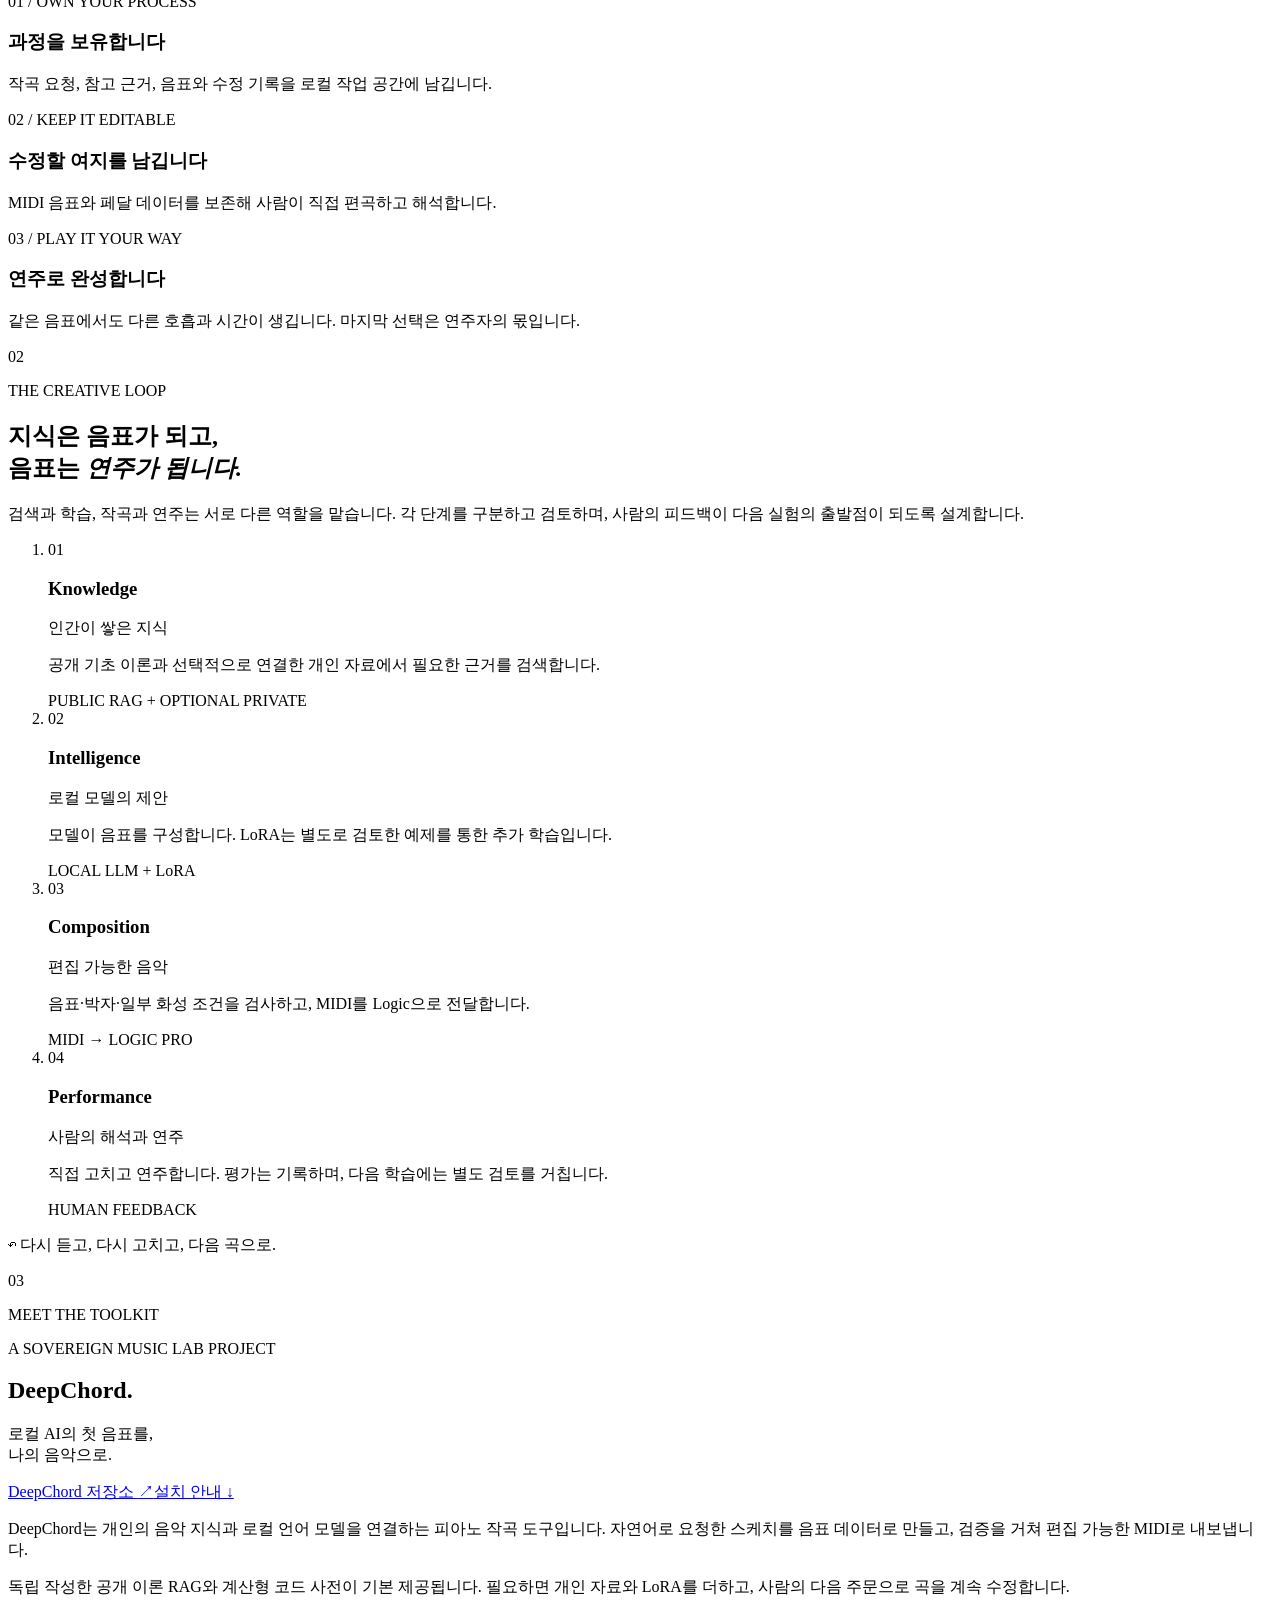
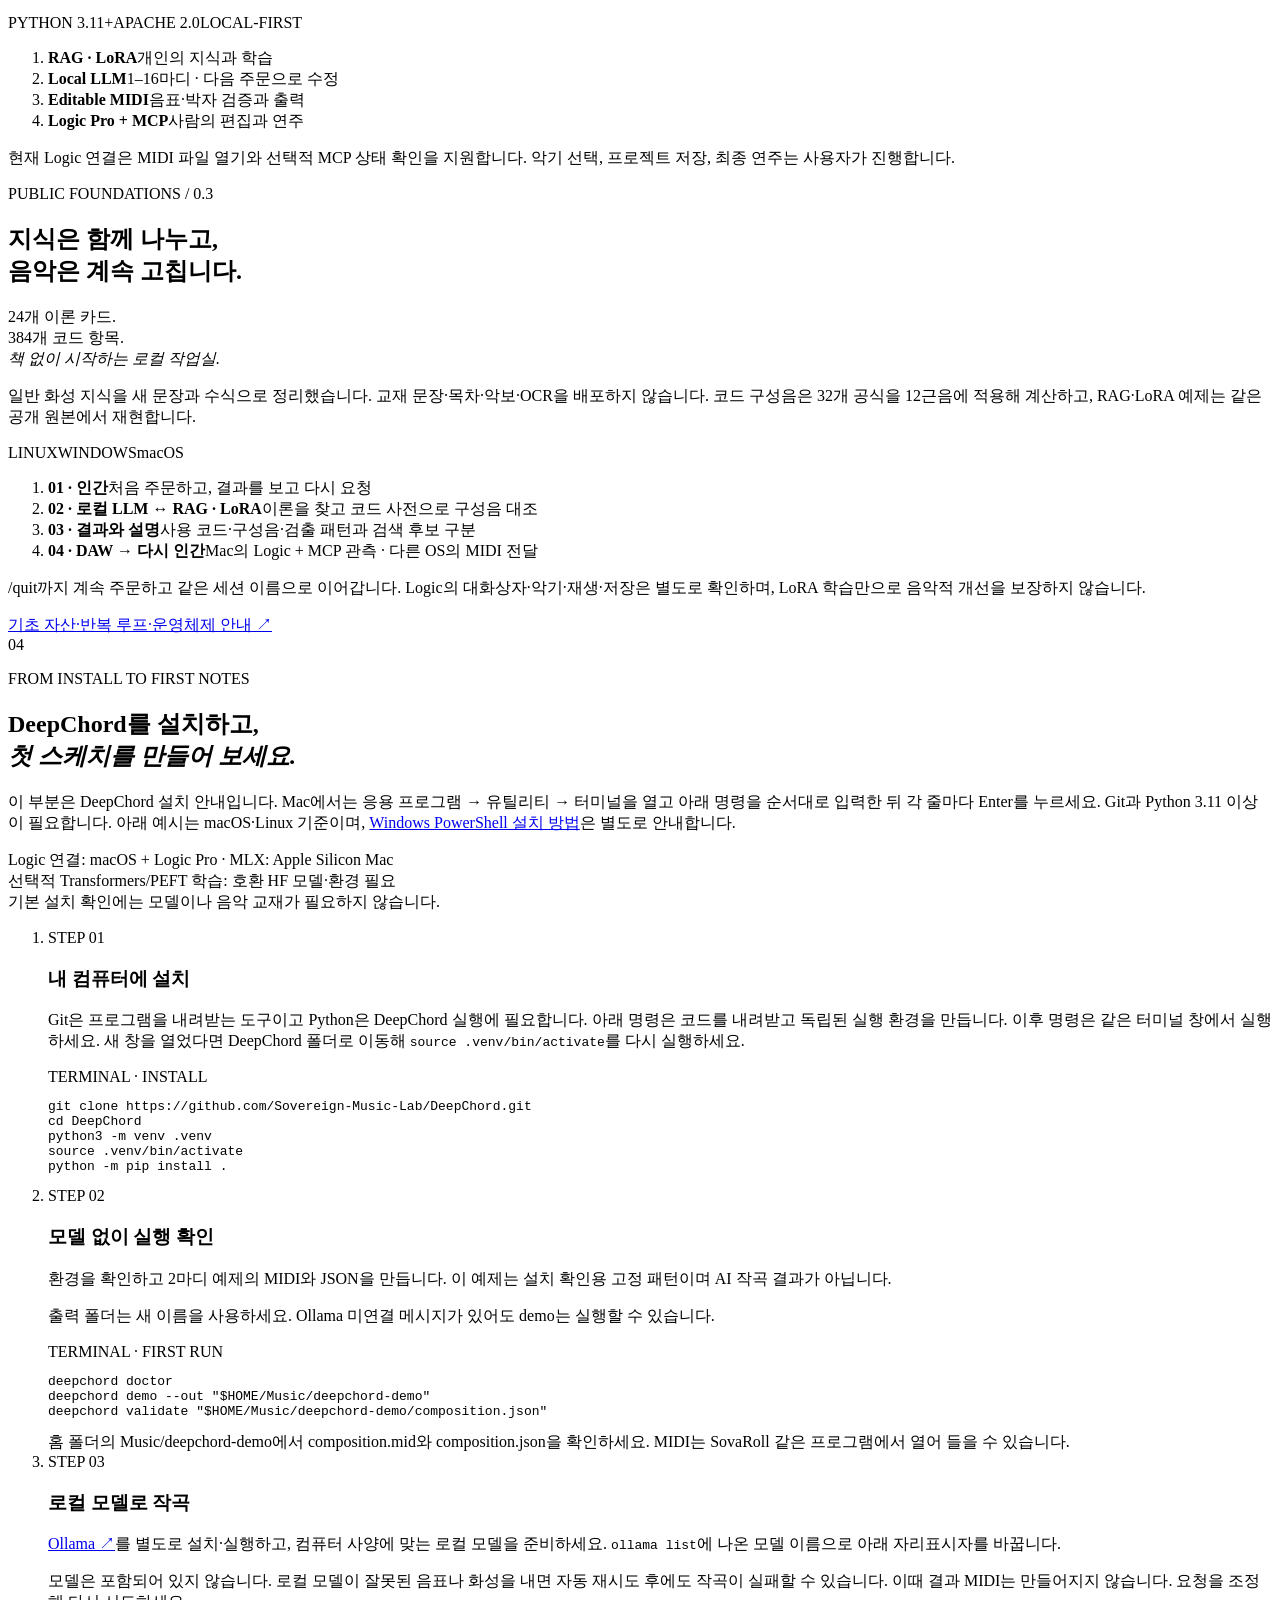
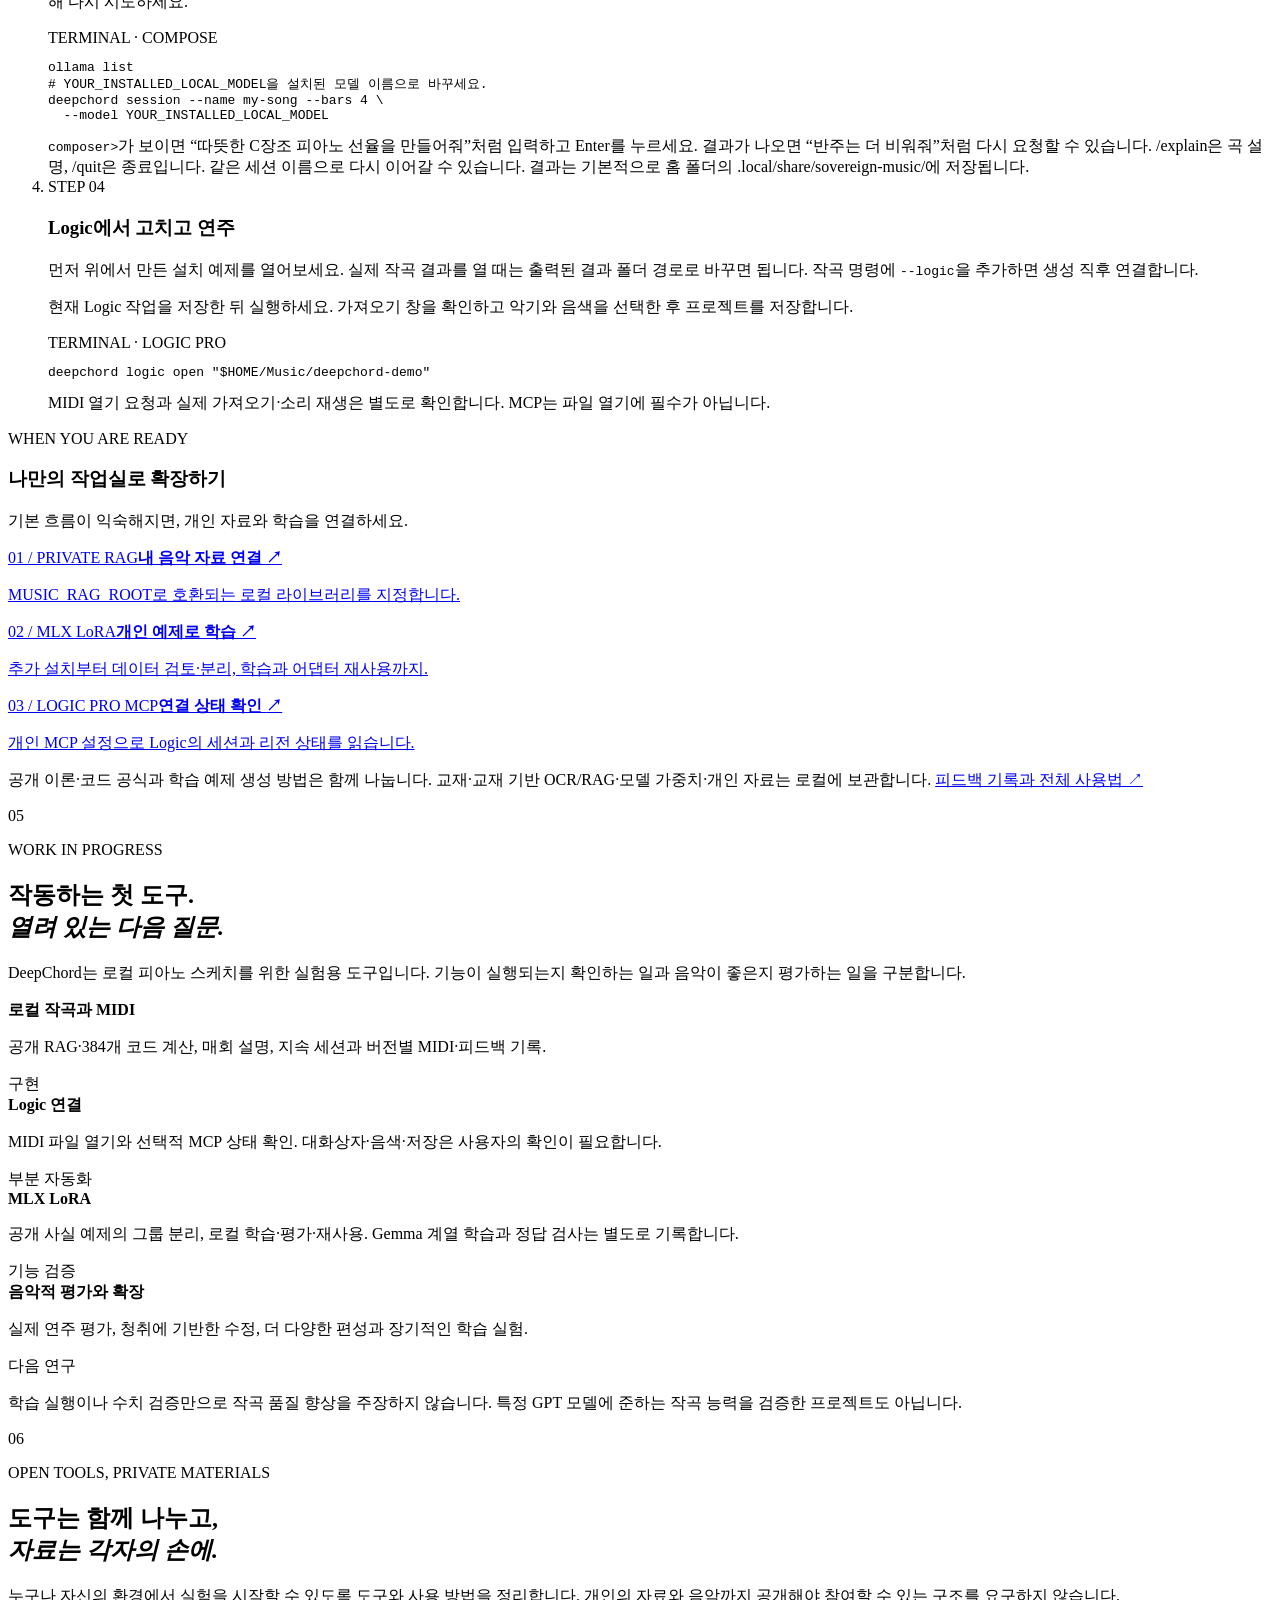
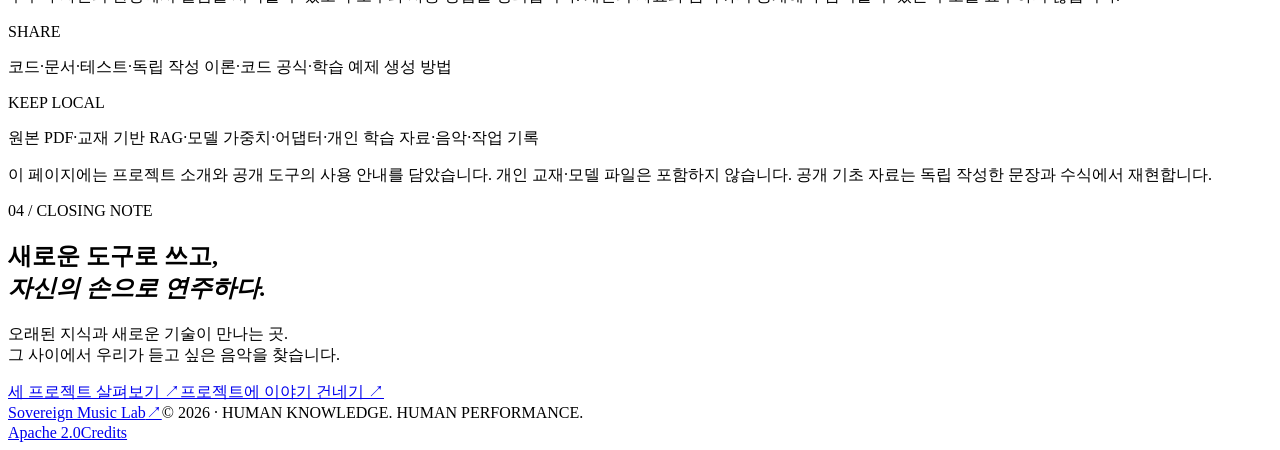
==== commit 5f0d46b6: "Give each music project its own introduction" ====
--- a/site/index.html
+++ b/site/index.html
@@ -5,14 +5,14 @@
 <meta name="theme-color" content="#f2f0e9">
 <title>Sovereign Music Lab — 작곡부터 편집까지, 세 가지 음악 도구</title>
 <meta name="description" content="DeepChord로 작곡하고 SovaRoll에서 편집하고 SovaFlow로 피드백을 이어 가세요. 세 음악 도구를 쉽게 소개합니다.">
-<meta property="og:title" content="Sovereign Music Lab · DeepChord"><meta property="og:description" content="Meet DeepChord — private knowledge, local AI, editable music. 프로젝트 소개와 설치·사용 안내."><meta property="og:type" content="website"><meta property="og:url" content="https://sovereign-music-lab.github.io/">
+<meta property="og:title" content="Sovereign Music Lab · 세 가지 음악 도구"><meta property="og:description" content="작곡은 DeepChord, 편집은 SovaRoll, 연결과 피드백은 SovaFlow. 세 가지 음악 도구를 소개합니다."><meta property="og:type" content="website"><meta property="og:url" content="https://sovereign-music-lab.github.io/">
 <link rel="canonical" href="https://sovereign-music-lab.github.io/">
 <link rel="alternate" hreflang="ko" href="https://sovereign-music-lab.github.io/">
 <link rel="alternate" hreflang="en" href="https://sovereign-music-lab.github.io/en/">
 <link rel="alternate" hreflang="x-default" href="https://sovereign-music-lab.github.io/">
 <meta property="og:site_name" content="Sovereign Music Lab"><meta property="og:locale" content="ko_KR"><meta property="og:locale:alternate" content="en_US">
 <meta property="og:image" content="https://sovereign-music-lab.github.io/assets/og-ko.png"><meta property="og:image:width" content="1200"><meta property="og:image:height" content="630"><meta property="og:image:type" content="image/png"><meta property="og:image:alt" content="DeepChord — 개인의 음악 지식에서 로컬 AI를 거쳐 나의 연주로. Sovereign Music Lab.">
-<meta name="twitter:card" content="summary_large_image"><meta name="twitter:title" content="Sovereign Music Lab · DeepChord"><meta name="twitter:description" content="로컬 AI의 첫 음표를, 나의 음악으로. DeepChord 소개와 설치 안내."><meta name="twitter:image" content="https://sovereign-music-lab.github.io/assets/og-ko.png"><meta name="twitter:image:alt" content="DeepChord — 개인의 음악 지식에서 로컬 AI를 거쳐 나의 연주로. Sovereign Music Lab.">
+<meta name="twitter:card" content="summary_large_image"><meta name="twitter:title" content="Sovereign Music Lab · 세 가지 음악 도구"><meta name="twitter:description" content="작곡부터 편집과 피드백까지. 세 가지 독립 음악 도구를 만나보세요."><meta name="twitter:image" content="https://sovereign-music-lab.github.io/assets/og-ko.png"><meta name="twitter:image:alt" content="DeepChord — 개인의 음악 지식에서 로컬 AI를 거쳐 나의 연주로. Sovereign Music Lab.">
 <link rel="icon" href="/assets/mark.svg" type="image/svg+xml"><link rel="icon" href="/assets/favicon-32.png" type="image/png" sizes="32x32"><link rel="shortcut icon" href="/favicon.ico"><link rel="apple-touch-icon" href="/assets/apple-touch-icon.png" sizes="180x180"><link rel="stylesheet" href="/assets/style.css">
 <script src="/assets/app.js" defer></script>
 </head>
@@ -37,7 +37,9 @@
 <a href="mailto:vividsaebom@gmail.com"><span class="credit-number">03</span><span><strong>Sungmo Park</strong><small>박성모 · vividsaebom@gmail.com</small></span><span class="arrow" aria-hidden="true">↗</span></a>
 </div></section>
 <section class="abstract wrap" id="abstract" aria-labelledby="abstract-title"><div class="section-label"><span>02 / ABSTRACT</span><h2 id="abstract-title">초록</h2></div><div class="abstract-body"><p class="lead">음악을 만드는 기술이 보편화될수록,<br><em>창작의 주도권</em>을 다시 묻습니다.</p><p>Sovereign Music Lab은 음악가의 지식, 로컬 AI, 인간의 연주를 하나의 창작 과정으로 연결하는 프로젝트입니다. 음악 이론 자료를 검색하는 RAG, 검토된 예제로 모델을 조정하는 LoRA, 편집 가능한 MIDI와 Logic Pro 작업 흐름을 함께 탐구합니다.</p><p>우리가 지향하는 소버린 음악은 자신의 자료와 도구, 창작 과정을 직접 관리할 수 있는 음악입니다. AI가 제안한 음표는 완성의 시작점입니다. 사람이 고르고, 고치고, 호흡과 강약을 더하며 자신의 연주로 작품을 완성합니다.</p><div class="keywords"><span>LOCAL-FIRST</span><span>EDITABLE MIDI</span><span>HUMAN–AI CO-CREATION</span></div></div></section>
-<section class="guide-section wrap" id="project-network" aria-labelledby="network-title"><div class="section-label"><span>THREE TOOLS / START HERE</span><h2 id="network-title">음악을 만드는 세 가지 도구</h2></div><div class="chapter-grid"><p class="lead">아이디어를 만들고,<br>직접 고치고,<br><em>다시 들어 봅니다.</em></p><div><p>원하는 음악을 말로 적어 보세요. DeepChord는 로컬 AI로 짧은 피아노 스케치를 만들고, SovaRoll은 음표와 오디오를 편집하는 작업실입니다. SovaFlow는 선택적으로 두 도구와 피드백을 이어 줍니다.</p><p>세 프로그램은 각각 따로 쓸 수 있습니다. 필요한 것부터 시작하세요. 로컬 AI 모델과 Logic Pro는 별도 설치이며, 완성곡을 무인으로 만들어 주는 것은 아닙니다.</p></div></div><div class="doc-links"><a href="https://github.com/Sovereign-Music-Lab/DeepChord/blob/main/README.ko.md"><span>01 / 작곡 아이디어</span><strong>DeepChord · 딥코드 ↗</strong><p>말로 요청해 1~16마디 피아노 스케치를 만들고 MIDI로 저장합니다. 로컬 모델이 필요하며, 모델 없이 고정 예제로 설치를 확인할 수 있습니다.</p></a><a href="https://github.com/Sovereign-Music-Lab/sovaroll-DAW/blob/main/README.ko.md"><span>02 / 편집 작업실</span><strong>SovaRoll · 소바롤 ↗</strong><p>브라우저에서 MIDI와 오디오를 편집하고 악보를 보며 MIDI·MusicXML·오디오를 내보냅니다. Node.js 22 이상이 필요하며 계속 개발 중입니다.</p></a><a href="https://github.com/Sovereign-Music-Lab/SovaFlow/blob/main/README.ko.md"><span>03 / 연결과 피드백</span><strong>SovaFlow · 소바플로 ↗</strong><p>작업의 결과와 피드백을 기록해 다음 버전으로 이어 줍니다. Node.js 22 이상이면 다른 앱 없이 내장 예제로 연습할 수 있습니다.</p></a></div><div class="next-steps"><div class="next-heading"><span class="product-overline">A SIMPLE EXAMPLE</span><h3>이렇게 시작해 보세요</h3><p>필요한 프로그램의 안내 문서에서 설치하세요.</p></div><ol class="human-loop"><li><b>01 · 스케치</b><span>DeepChord에 분위기를 설명하고 MIDI를 만듭니다.</span></li><li><b>02 · 편집</b><span>SovaRoll에서 MIDI를 열어 음표를 고치거나 내보냅니다.</span></li><li><b>03 · 다시 듣기</b><span>결과를 듣고 바꿀 점을 적습니다. SovaFlow로 피드백과 다음 실행을 기록할 수 있습니다.</span></li></ol></div><p class="guide-footer">SovaFlow에서 실제 로컬 모델과 Logic을 함께 쓰는 전체 순환은 사람의 실사용 검증이 더 필요합니다. Logic 열기 요청, 실제 가져오기와 소리 확인은 각각 다른 단계입니다. <a href="https://github.com/Sovereign-Music-Lab">프로젝트와 개발 현황 보기 ↗</a></p></section>
+<section class="guide-section wrap" id="project-network" aria-labelledby="network-title"><div class="section-label"><span>THREE TOOLS / START HERE</span><h2 id="network-title">음악을 만드는 세 가지 도구</h2></div><div class="chapter-grid"><p class="lead">아이디어를 만들고,<br>직접 고치고,<br><em>다시 들어 봅니다.</em></p><div><p>원하는 음악을 말로 적어 보세요. DeepChord는 로컬 AI로 짧은 피아노 스케치를 만들고, SovaRoll은 음표와 오디오를 편집하는 작업실입니다. SovaFlow는 선택적으로 두 도구와 피드백을 이어 줍니다.</p><p>세 프로그램은 각각 따로 쓸 수 있습니다. 필요한 것부터 시작하세요. 로컬 AI 모델과 Logic Pro는 별도 설치이며, 완성곡을 무인으로 만들어 주는 것은 아닙니다.</p></div></div><div class="doc-links"><a href="https://github.com/Sovereign-Music-Lab/DeepChord/blob/main/README.ko.md"><span>01 / 작곡 아이디어</span><strong>DeepChord · 딥코드 ↗</strong><p>말로 요청해 1~16마디 피아노 스케치를 만들고 MIDI로 저장합니다. 로컬 모델이 필요하며, 모델 없이 고정 예제로 설치를 확인할 수 있습니다.</p></a><a href="https://github.com/Sovereign-Music-Lab/sovaroll-DAW/blob/main/README.ko.md"><span>02 / 편집 작업실</span><strong>SovaRoll · 소바롤 ↗</strong><p>브라우저에서 MIDI와 오디오를 편집하고 악보를 보며 MIDI·MusicXML·오디오를 내보냅니다. Node.js 22 이상이 필요하며 계속 개발 중입니다.</p></a><a href="https://github.com/Sovereign-Music-Lab/SovaFlow/blob/main/README.ko.md"><span>03 / 연결과 피드백</span><strong>SovaFlow · 소바플로 ↗</strong><p>작업의 결과와 피드백을 기록해 다음 버전으로 이어 줍니다. Node.js 22 이상이면 다른 앱 없이 내장 예제로 연습할 수 있습니다.</p></a></div><p class="guide-footer">자세히 보기: <a href="#deepchord">DeepChord 작곡 ↗</a> · <a href="#sovaroll">SovaRoll 편집 ↗</a> · <a href="#sovaflow">SovaFlow 연결 ↗</a></p><div class="next-steps"><div class="next-heading"><span class="product-overline">A SIMPLE EXAMPLE</span><h3>이렇게 시작해 보세요</h3><p>필요한 프로그램의 안내 문서에서 설치하세요.</p></div><ol class="human-loop"><li><b>01 · 스케치</b><span>DeepChord에 분위기를 설명하고 MIDI를 만듭니다.</span></li><li><b>02 · 편집</b><span>SovaRoll에서 MIDI를 열어 음표를 고치거나 내보냅니다.</span></li><li><b>03 · 다시 듣기</b><span>결과를 듣고 바꿀 점을 적습니다. SovaFlow로 피드백과 다음 실행을 기록할 수 있습니다.</span></li></ol></div><p class="guide-footer">SovaFlow에서 실제 로컬 모델과 Logic을 함께 쓰는 전체 순환은 사람의 실사용 검증이 더 필요합니다. Logic 열기 요청, 실제 가져오기와 소리 확인은 각각 다른 단계입니다. <a href="https://github.com/Sovereign-Music-Lab">프로젝트와 개발 현황 보기 ↗</a></p></section>
+<section class="chapter wrap" id="sovaroll" aria-labelledby="sovaroll-title"><div class="chapter-top"><span class="chapter-num">01</span><p class="eyebrow">SOVAROLL / THE WORKSPACE</p></div><div class="chapter-grid"><h2 id="sovaroll-title">SovaRoll<br><em>내 손으로 편집하는 작업실.</em></h2><div><p>SovaRoll은 컴퓨터에서 실행하고 브라우저로 사용하는 음악 작업 프로그램입니다. 노래의 재료를 트랙에 놓고, 음표를 고치고, 녹음한 소리를 더해 한 곡으로 정리할 수 있습니다. 다른 두 프로젝트나 AI 모델 없이도 시작합니다.</p><p>예를 들어 DeepChord가 만든 MIDI를 가져와 멜로디를 바꾸거나, 내가 연주한 오디오를 추가한 뒤 결과를 내보낼 수 있습니다. MIDI는 계속 편집 가능한 음표이고 WAV는 완성된 소리 파일입니다.</p></div></div><div class="principles"><div><span>01 / CREATE &amp; EDIT</span><h3>음표와 오디오</h3><p>피아노롤과 악보 보기에서 MIDI를 편집하고 WAV·AIFF를 가져오거나 녹음합니다. 악보는 MusicXML로 내보낼 수 있습니다.</p></div><div><span>02 / LISTEN &amp; MIX</span><h3>듣고 정리하기</h3><p>재생하며 트랙의 크기와 좌우 위치를 조절하고, 실수는 실행 취소합니다. MIDI와 믹스 WAV를 각각 내보냅니다.</p></div><div><span>03 / KEEP YOUR WORK</span><h3>저장과 백업</h3><p>프로젝트는 내 컴퓨터에 저장합니다. 버전 저장과 백업 ZIP으로 다시 돌아갈 지점을 남길 수 있습니다.</p></div></div><p class="guide-footer">SovaRoll은 개발 중입니다. 현재 재생은 렌더된 오디오 스냅샷 방식이며 저지연 네이티브 오디오와 외부 플러그인 실시간 호스팅은 앞으로의 과제입니다. <a href="#start-sovaroll">설치와 첫 실행 ↓</a> · <a href="https://github.com/Sovereign-Music-Lab/sovaroll-DAW/blob/main/docs/manual/ko/README.md">그림 사용 설명서 ↗</a></p></section>
+<section class="chapter wrap" id="sovaflow" aria-labelledby="sovaflow-title"><div class="chapter-top"><span class="chapter-num">02</span><p class="eyebrow">SOVAFLOW / THE CONNECTOR</p></div><div class="chapter-grid"><h2 id="sovaflow-title">SovaFlow<br><em>다음 버전으로 이어 주는 도구.</em></h2><div><p>SovaFlow는 작업의 실행 결과와 사람의 의견을 기록하며 다음 시도를 돕습니다. 먼저 앱 없이 내장 예제로 연습하고, 준비되면 DeepChord와 SovaRoll을 선택적으로 연결할 수 있습니다.</p><p>예를 들어 DeepChord 예제 MIDI를 SovaRoll로 가져오고 다시 내보낸 뒤, 직접 듣고 점수와 수정 의견을 남길 수 있습니다. 각 단계가 제안됐는지, 프로그램에 적용됐는지, 검증됐는지를 나눠 표시합니다.</p></div></div><div class="principles"><div><span>01 / PRACTISE</span><h3>예제로 익히기</h3><p>메뉴 2로 내장 MIDI 예제를 실행합니다. 다른 앱이나 AI 모델이 없어도 기록과 피드백 순서를 연습할 수 있습니다.</p></div><div><span>02 / CONNECT</span><h3>필요할 때 연결</h3><p>DeepChord의 스케치를 SovaRoll에 가져오고 MIDI를 내보냅니다. 연결은 선택이며 각 프로그램은 독립적으로 실행됩니다.</p></div><div><span>03 / FEEDBACK</span><h3>결과와 의견 남기기</h3><p>실행 기록을 살펴보고 평점과 의견을 입력한 뒤 조건이 허용하면 다음 실행으로 이어 갑니다.</p></div></div><p class="guide-footer">내장 합성 예제는 연습용 고정 패턴이라 의견에 따라 음표가 바뀌지 않습니다. 로컬 모델과 Logic을 포함한 전체 순환은 추가 실사용 검증이 필요합니다. <a href="#start-sovaflow">설치와 첫 실행 ↓</a> · <a href="https://github.com/Sovereign-Music-Lab/SovaFlow/blob/main/README.ko.md">전체 사용법 ↗</a></p></section>
 <section class="guide-section wrap" id="quick-start" aria-labelledby="quick-start-title">
 <div class="section-label"><span>START HERE / NO PROGRAMMING REQUIRED</span><h2 id="quick-start-title">처음이라면, 여기서 시작하세요</h2></div>
 <div class="chapter-grid"><div><p>세 프로그램을 모두 설치할 필요는 없습니다. 음표를 직접 만지고 싶다면 <a href="#start-sovaroll">SovaRoll</a>, 작업 흐름을 연습하고 싶다면 <a href="#start-sovaflow">SovaFlow</a>, AI 작곡을 해보고 싶다면 <a href="#getting-started">DeepChord</a>부터 시작하세요.</p><p><strong>용어 한 가지:</strong> MIDI는 소리 자체가 아니라 음높이와 길이 같은 연주 정보가 담긴 파일입니다. 들으려면 악기 소리를 내는 프로그램에서 열어야 합니다.</p></div><div><p><strong>공통 준비:</strong> SovaRoll과 SovaFlow는 <a href="https://nodejs.org/">Node.js 22 이상</a>이 필요합니다. 설치 파일을 내려받아 안내대로 설치하세요. 두 프로그램을 모두 쓴다면 한 번만 설치하면 됩니다. SovaRoll은 Chrome도 준비하세요.</p><p>아래는 macOS와 Windows에서 더블클릭으로 시작하는 방법입니다. ZIP은 압축된 폴더입니다. 내려받은 뒤 압축을 먼저 풀고, 안의 폴더를 문서 폴더처럼 계속 사용할 곳으로 옮겨 주세요.</p></div></div>
@@ -55,7 +57,7 @@
 </ol><p><strong>두 프로그램 연결:</strong> 메뉴 3은 DeepChord의 고정 demo를 SovaRoll로 보내는 예제입니다. 기본적으로 SovaRoll의 4317 포트와 터미널에서 실행 가능한 <code>deepchord</code>를 찾습니다. DeepChord를 아래 가상 환경에 설치했다면 그 환경이 활성화된 터미널에서 SovaFlow의 <code>Start SovaFlow.command</code>를 끌어다 놓고 Enter를 눌러 실행하세요. 메뉴 3의 미리 보기 결과를 확인하고 실제 적용 질문에 <code>y</code>를 입력합니다.</p><p>다른 포트나 DeepChord 실행 파일을 쓰려면 <code>SOVAFLOW_SOVAROLL_URL</code>과 <code>SOVAFLOW_DEEPCHORD</code> 환경 변수를 설정할 수 있습니다. 작업 파일에서 값을 직접 지정했다면 그 값이 환경 변수보다 우선합니다. Windows나 자세한 설정은 <a href="https://github.com/Sovereign-Music-Lab/SovaFlow/blob/main/README.ko.md#deepchord와-sovaroll-연결">전체 연결 안내 ↗</a>를 참고하세요.</p></div>
 <div class="next-steps"><div class="next-heading"><span class="product-overline">03 / DEEPCHORD</span><h3>AI에게 작곡 아이디어 요청하기</h3><p>아래 상세 안내는 터미널 명령을 사용합니다. 먼저 모델 없는 고정 예제로 설치를 확인하고, 실제 AI 작곡을 하려면 Ollama와 로컬 모델을 별도로 준비합니다.</p></div><p><a href="#getting-started">DeepChord 설치와 첫 실행으로 이동 ↓</a> · <a href="https://github.com/Sovereign-Music-Lab/DeepChord/blob/main/README.ko.md#설치--python-311-이상">Windows 설치 안내 ↗</a></p></div>
 </section>
-<section class="contents-band" id="contents"><div class="wrap contents"><div class="section-label"><span>03 / CONTENTS</span><h2>연구 노트의 순서</h2></div><ol><li><a href="#philosophy"><span>01</span>우리가 말하는 소버린 <b>↗</b></a></li><li><a href="#workflow"><span>02</span>지식에서 연주까지 <b>↗</b></a></li><li><a href="#deepchord"><span>03</span>DeepChord를 소개합니다 <b>↗</b></a></li><li><a href="#getting-started"><span>04</span>설치하고 첫 음악 만들기 <b>↗</b></a></li><li><a href="#progress"><span>05</span>지금의 도구, 다음의 질문 <b>↗</b></a></li><li><a href="#openness"><span>06</span>공유하는 것과 지키는 것 <b>↗</b></a></li></ol></div></section>
+<section class="contents-band" id="contents"><div class="wrap contents"><div class="section-label"><span>03 / CONTENTS</span><h2>연구 노트의 순서</h2></div><ol><li><a href="#philosophy"><span>01</span>우리가 말하는 소버린 <b>↗</b></a></li><li><a href="#workflow"><span>02</span>지식에서 연주까지 <b>↗</b></a></li><li><a href="#deepchord"><span>03</span>DeepChord 작곡 도구 <b>↗</b></a></li><li><a href="#sovaroll"><span>04</span>SovaRoll 편집 작업실 <b>↗</b></a></li><li><a href="#sovaflow"><span>05</span>SovaFlow 연결과 피드백 <b>↗</b></a></li><li><a href="#getting-started"><span>06</span>DeepChord 설치와 첫 작곡 <b>↗</b></a></li><li><a href="#progress"><span>07</span>지금의 도구, 다음의 질문 <b>↗</b></a></li><li><a href="#openness"><span>08</span>공유하는 것과 지키는 것 <b>↗</b></a></li></ol></div></section>
 <section class="chapter wrap" id="philosophy"><div class="chapter-top"><span class="chapter-num">01</span><p class="eyebrow">PHILOSOPHY</p></div><div class="chapter-grid"><h2>음악의 주도권은<br><em>만드는 사람에게.</em></h2><div><p>작곡가는 결과물뿐 아니라 그 결과에 도달하는 과정도 다룰 수 있어야 합니다. 어떤 자료를 참고했는지, 어떤 모델을 썼는지, 어느 음표를 바꿨는지 확인하고 선택할 수 있는 환경을 만듭니다.</p><p>개인에게는 자신만의 작곡 작업실을, 개발자에게는 확장할 수 있는 도구를, 음악가에게는 해석하고 연주할 수 있는 재료를 제공합니다. 이 세 가지 방향이 하나의 연구실 안에서 만납니다.</p></div></div><div class="principles"><div><span>01 / OWN YOUR PROCESS</span><h3>과정을 보유합니다</h3><p>작곡 요청, 참고 근거, 음표와 수정 기록을 로컬 작업 공간에 남깁니다.</p></div><div><span>02 / KEEP IT EDITABLE</span><h3>수정할 여지를 남깁니다</h3><p>MIDI 음표와 페달 데이터를 보존해 사람이 직접 편곡하고 해석합니다.</p></div><div><span>03 / PLAY IT YOUR WAY</span><h3>연주로 완성합니다</h3><p>같은 음표에서도 다른 호흡과 시간이 생깁니다. 마지막 선택은 연주자의 몫입니다.</p></div></div></section>
 <section class="workflow-section" id="workflow"><div class="wrap"><div class="chapter-top"><span class="chapter-num">02</span><p class="eyebrow">THE CREATIVE LOOP</p></div><div class="chapter-grid"><h2>지식은 음표가 되고,<br>음표는 <em>연주가 됩니다.</em></h2><p>검색과 학습, 작곡과 연주는 서로 다른 역할을 맡습니다. 각 단계를 구분하고 검토하며, 사람의 피드백이 다음 실험의 출발점이 되도록 설계합니다.</p></div><ol class="workflow"><li><span class="step">01</span><h3>Knowledge</h3><p class="step-title">인간이 쌓은 지식</p><p>공개 기초 이론과 선택적으로 연결한 개인 자료에서 필요한 근거를 검색합니다.</p><span class="tag">PUBLIC RAG + OPTIONAL PRIVATE</span></li><li><span class="step">02</span><h3>Intelligence</h3><p class="step-title">로컬 모델의 제안</p><p>모델이 음표를 구성합니다. LoRA는 별도로 검토한 예제를 통한 추가 학습입니다.</p><span class="tag">LOCAL LLM + LoRA</span></li><li><span class="step">03</span><h3>Composition</h3><p class="step-title">편집 가능한 음악</p><p>음표·박자·일부 화성 조건을 검사하고, MIDI를 Logic으로 전달합니다.</p><span class="tag">MIDI → LOGIC PRO</span></li><li><span class="step">04</span><h3>Performance</h3><p class="step-title">사람의 해석과 연주</p><p>직접 고치고 연주합니다. 평가는 기록하며, 다음 학습에는 별도 검토를 거칩니다.</p><span class="tag">HUMAN FEEDBACK</span></li></ol><p class="loop-note"><span aria-hidden="true">↶</span> 다시 듣고, 다시 고치고, 다음 곡으로.</p></div></section>
 <section class="deepchord-section wrap" id="deepchord" aria-labelledby="deepchord-title">
@@ -68,7 +70,7 @@
 <section class="foundation-section wrap" id="public-foundations" aria-labelledby="foundation-title"><div class="section-label"><span>PUBLIC FOUNDATIONS / 0.3</span><h2 id="foundation-title">지식은 함께 나누고,<br>음악은 계속 고칩니다.</h2></div><div class="foundation-grid"><div><p class="lead">24개 이론 카드.<br>384개 코드 항목.<br><em>책 없이 시작하는 로컬 작업실.</em></p><p>일반 화성 지식을 새 문장과 수식으로 정리했습니다. 교재 문장·목차·악보·OCR을 배포하지 않습니다. 코드 구성음은 32개 공식을 12근음에 적용해 계산하고, RAG·LoRA 예제는 같은 공개 원본에서 재현합니다.</p><div class="product-facts"><span>LINUX</span><span>WINDOWS</span><span>macOS</span></div></div><div><ol class="human-loop"><li><b>01 · 인간</b><span>처음 주문하고, 결과를 보고 다시 요청</span></li><li><b>02 · 로컬 LLM ↔ RAG · LoRA</b><span>이론을 찾고 코드 사전으로 구성음 대조</span></li><li><b>03 · 결과와 설명</b><span>사용 코드·구성음·검출 패턴과 검색 후보 구분</span></li><li><b>04 · DAW → 다시 인간</b><span>Mac의 Logic + MCP 관측 · 다른 OS의 MIDI 전달</span></li></ol><p class="small">/quit까지 계속 주문하고 같은 세션 이름으로 이어갑니다. Logic의 대화상자·악기·재생·저장은 별도로 확인하며, LoRA 학습만으로 음악적 개선을 보장하지 않습니다.</p><a class="text-link" href="https://github.com/Sovereign-Music-Lab/DeepChord/blob/main/docs/foundation.ko.md" target="_blank" rel="noopener noreferrer">기초 자산·반복 루프·운영체제 안내 ↗</a></div></div></section>
 <section class="getting-started" id="getting-started" aria-labelledby="start-title"><div class="wrap">
 <div class="chapter-top"><span class="chapter-num">04</span><p class="eyebrow">FROM INSTALL TO FIRST NOTES</p></div>
-<div class="chapter-grid"><h2 id="start-title">설치하고,<br><em>첫 음악을 만들어 보세요.</em></h2><div><p>이 부분은 DeepChord 설치 안내입니다. Mac에서는 응용 프로그램 → 유틸리티 → 터미널을 열고 아래 명령을 순서대로 입력한 뒤 각 줄마다 Enter를 누르세요. Git과 Python 3.11 이상이 필요합니다. 아래 예시는 macOS·Linux 기준이며, <a href="https://github.com/Sovereign-Music-Lab/DeepChord/blob/main/README.ko.md#설치--python-311-이상">Windows PowerShell 설치 방법</a>은 별도로 안내합니다.</p><p class="small">Logic 연결: macOS + Logic Pro · MLX: Apple Silicon Mac<br>선택적 Transformers/PEFT 학습: 호환 HF 모델·환경 필요<br>기본 설치 확인에는 모델이나 음악 교재가 필요하지 않습니다.</p></div></div>
+<div class="chapter-grid"><h2 id="start-title">DeepChord를 설치하고,<br><em>첫 스케치를 만들어 보세요.</em></h2><div><p>이 부분은 DeepChord 설치 안내입니다. Mac에서는 응용 프로그램 → 유틸리티 → 터미널을 열고 아래 명령을 순서대로 입력한 뒤 각 줄마다 Enter를 누르세요. Git과 Python 3.11 이상이 필요합니다. 아래 예시는 macOS·Linux 기준이며, <a href="https://github.com/Sovereign-Music-Lab/DeepChord/blob/main/README.ko.md#설치--python-311-이상">Windows PowerShell 설치 방법</a>은 별도로 안내합니다.</p><p class="small">Logic 연결: macOS + Logic Pro · MLX: Apple Silicon Mac<br>선택적 Transformers/PEFT 학습: 호환 HF 모델·환경 필요<br>기본 설치 확인에는 모델이나 음악 교재가 필요하지 않습니다.</p></div></div>
 <ol class="guide-steps">
 <li><div class="guide-copy"><span class="guide-number">STEP 01</span><h3>내 컴퓨터에 설치</h3><p>Git은 프로그램을 내려받는 도구이고 Python은 DeepChord 실행에 필요합니다. 아래 명령은 코드를 내려받고 독립된 실행 환경을 만듭니다. 이후 명령은 같은 터미널 창에서 실행하세요. 새 창을 열었다면 DeepChord 폴더로 이동해 <code>source .venv/bin/activate</code>를 다시 실행하세요.</p></div><div class="code-panel"><div class="code-top"><span>TERMINAL · INSTALL</span><button type="button" class="copy-code" data-copy="install-code" aria-label="설치 명령 복사" hidden>복사</button></div><pre tabindex="0" aria-label="설치 명령"><code id="install-code">git clone https://github.com/Sovereign-Music-Lab/DeepChord.git
 cd DeepChord
@@ -90,6 +92,6 @@
 </div></section>
 <section class="chapter wrap" id="progress"><div class="chapter-top"><span class="chapter-num">05</span><p class="eyebrow">WORK IN PROGRESS</p></div><div class="chapter-grid"><h2>작동하는 첫 도구.<br><em>열려 있는 다음 질문.</em></h2><p>DeepChord는 로컬 피아노 스케치를 위한 실험용 도구입니다. 기능이 실행되는지 확인하는 일과 음악이 좋은지 평가하는 일을 구분합니다.</p></div><div class="status-table"><div class="status-row"><div><span class="status-dot"></span><strong>로컬 작곡과 MIDI</strong></div><p>공개 RAG·384개 코드 계산, 매회 설명, 지속 세션과 버전별 MIDI·피드백 기록.</p><span class="status">구현</span></div><div class="status-row"><div><span class="status-dot"></span><strong>Logic 연결</strong></div><p>MIDI 파일 열기와 선택적 MCP 상태 확인. 대화상자·음색·저장은 사용자의 확인이 필요합니다.</p><span class="status">부분 자동화</span></div><div class="status-row"><div><span class="status-dot"></span><strong>MLX LoRA</strong></div><p>공개 사실 예제의 그룹 분리, 로컬 학습·평가·재사용. Gemma 계열 학습과 정답 검사는 별도로 기록합니다.</p><span class="status">기능 검증</span></div><div class="status-row future"><div><span class="status-dot"></span><strong>음악적 평가와 확장</strong></div><p>실제 연주 평가, 청취에 기반한 수정, 더 다양한 편성과 장기적인 학습 실험.</p><span class="status">다음 연구</span></div></div><p class="research-note">학습 실행이나 수치 검증만으로 작곡 품질 향상을 주장하지 않습니다. 특정 GPT 모델에 준하는 작곡 능력을 검증한 프로젝트도 아닙니다.</p></section>
 <section class="openness wrap" id="openness"><div class="chapter-top"><span class="chapter-num">06</span><p class="eyebrow">OPEN TOOLS, PRIVATE MATERIALS</p></div><div class="chapter-grid"><h2>도구는 함께 나누고,<br><em>자료는 각자의 손에.</em></h2><div><p>누구나 자신의 환경에서 실험을 시작할 수 있도록 도구와 사용 방법을 정리합니다. 개인의 자료와 음악까지 공개해야 참여할 수 있는 구조를 요구하지 않습니다.</p><div class="boundary"><div><span>SHARE</span><p>코드·문서·테스트·독립 작성 이론·코드 공식·학습 예제 생성 방법</p></div><div><span>KEEP LOCAL</span><p>원본 PDF·교재 기반 RAG·모델 가중치·어댑터·개인 학습 자료·음악·작업 기록</p></div></div><p class="small">이 페이지에는 프로젝트 소개와 공개 도구의 사용 안내를 담았습니다. 개인 교재·모델 파일은 포함하지 않습니다. 공개 기초 자료는 독립 작성한 문장과 수식에서 재현합니다.</p></div></div></section>
-<section class="closing" id="closing"><div class="wrap"><p class="eyebrow">04 / CLOSING NOTE</p><h2>새로운 도구로 쓰고,<br><em>자신의 손으로 연주하다.</em></h2><p>오래된 지식과 새로운 기술이 만나는 곳.<br>그 사이에서 우리가 듣고 싶은 음악을 찾습니다.</p><div class="closing-links"><a class="button light" href="https://github.com/Sovereign-Music-Lab/DeepChord" target="_blank" rel="noopener noreferrer">DeepChord 코드 살펴보기 <span aria-hidden="true">↗</span></a><a class="text-link" href="mailto:vividsaebom@gmail.com">프로젝트에 이야기 건네기 ↗</a></div><div class="closing-line" aria-hidden="true"></div></div></section>
+<section class="closing" id="closing"><div class="wrap"><p class="eyebrow">04 / CLOSING NOTE</p><h2>새로운 도구로 쓰고,<br><em>자신의 손으로 연주하다.</em></h2><p>오래된 지식과 새로운 기술이 만나는 곳.<br>그 사이에서 우리가 듣고 싶은 음악을 찾습니다.</p><div class="closing-links"><a class="button light" href="#project-network">세 프로젝트 살펴보기 <span aria-hidden="true">↗</span></a><a class="text-link" href="mailto:vividsaebom@gmail.com">프로젝트에 이야기 건네기 ↗</a></div><div class="closing-line" aria-hidden="true"></div></div></section>
 </main><footer class="footer wrap"><a class="footer-brand" href="#top">Sovereign Music Lab<span aria-hidden="true">↗</span></a><span>© 2026 · HUMAN KNOWLEDGE. HUMAN PERFORMANCE.</span><div class="footer-links"><a href="/LICENSE">Apache 2.0</a><a href="#credits-title">Credits</a></div></footer>
 </body></html>
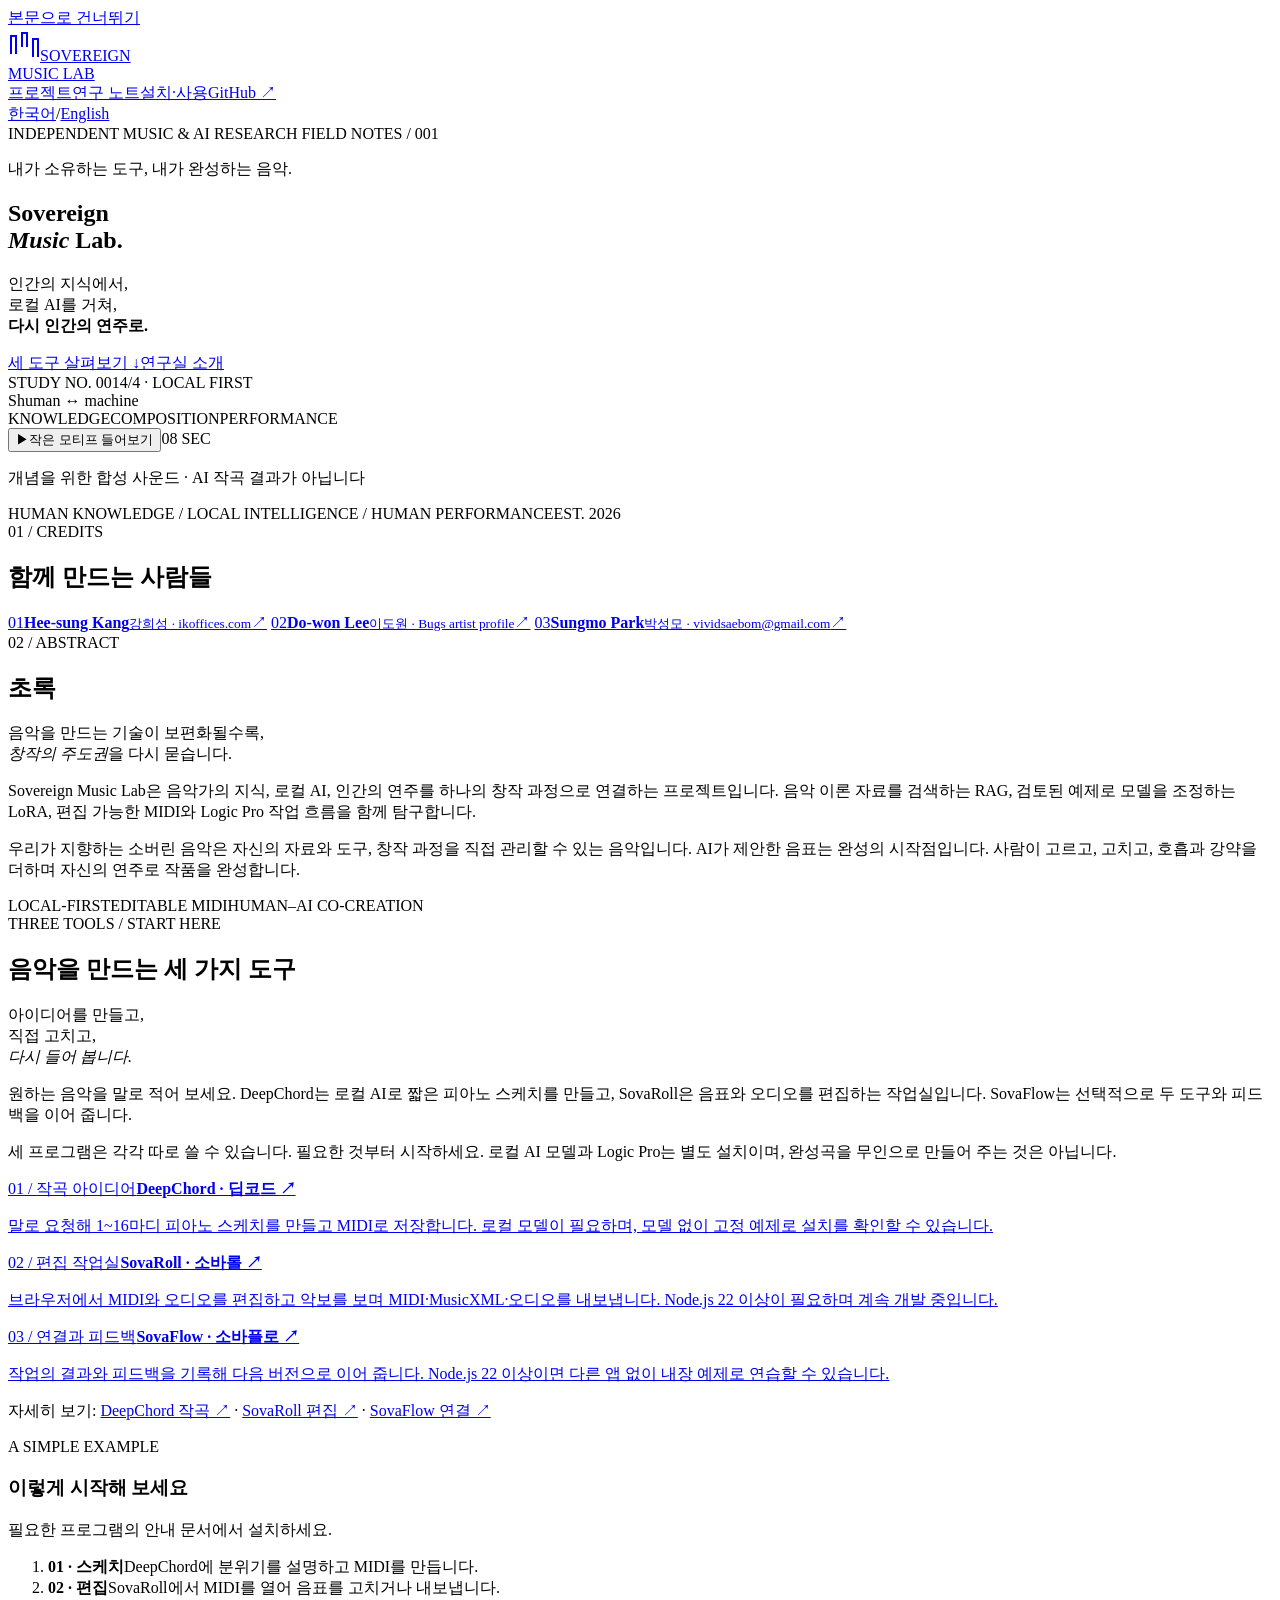
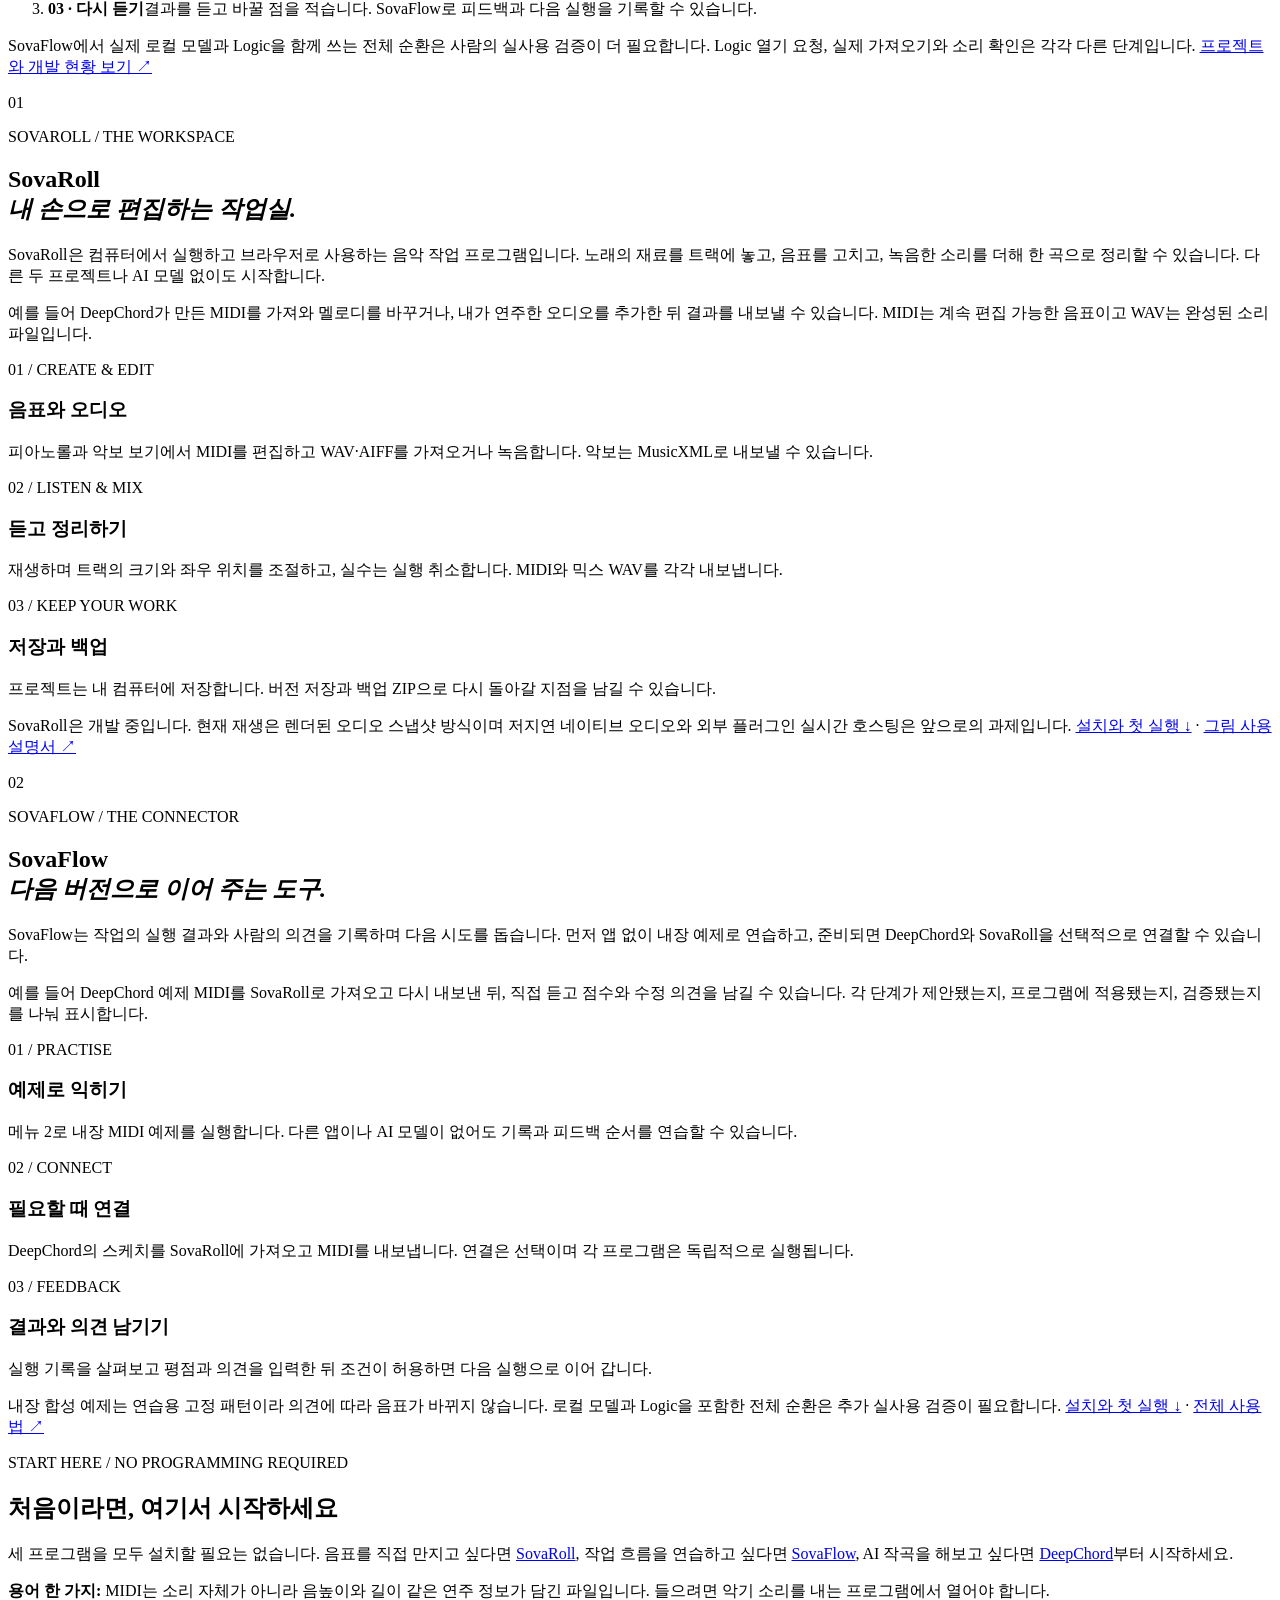
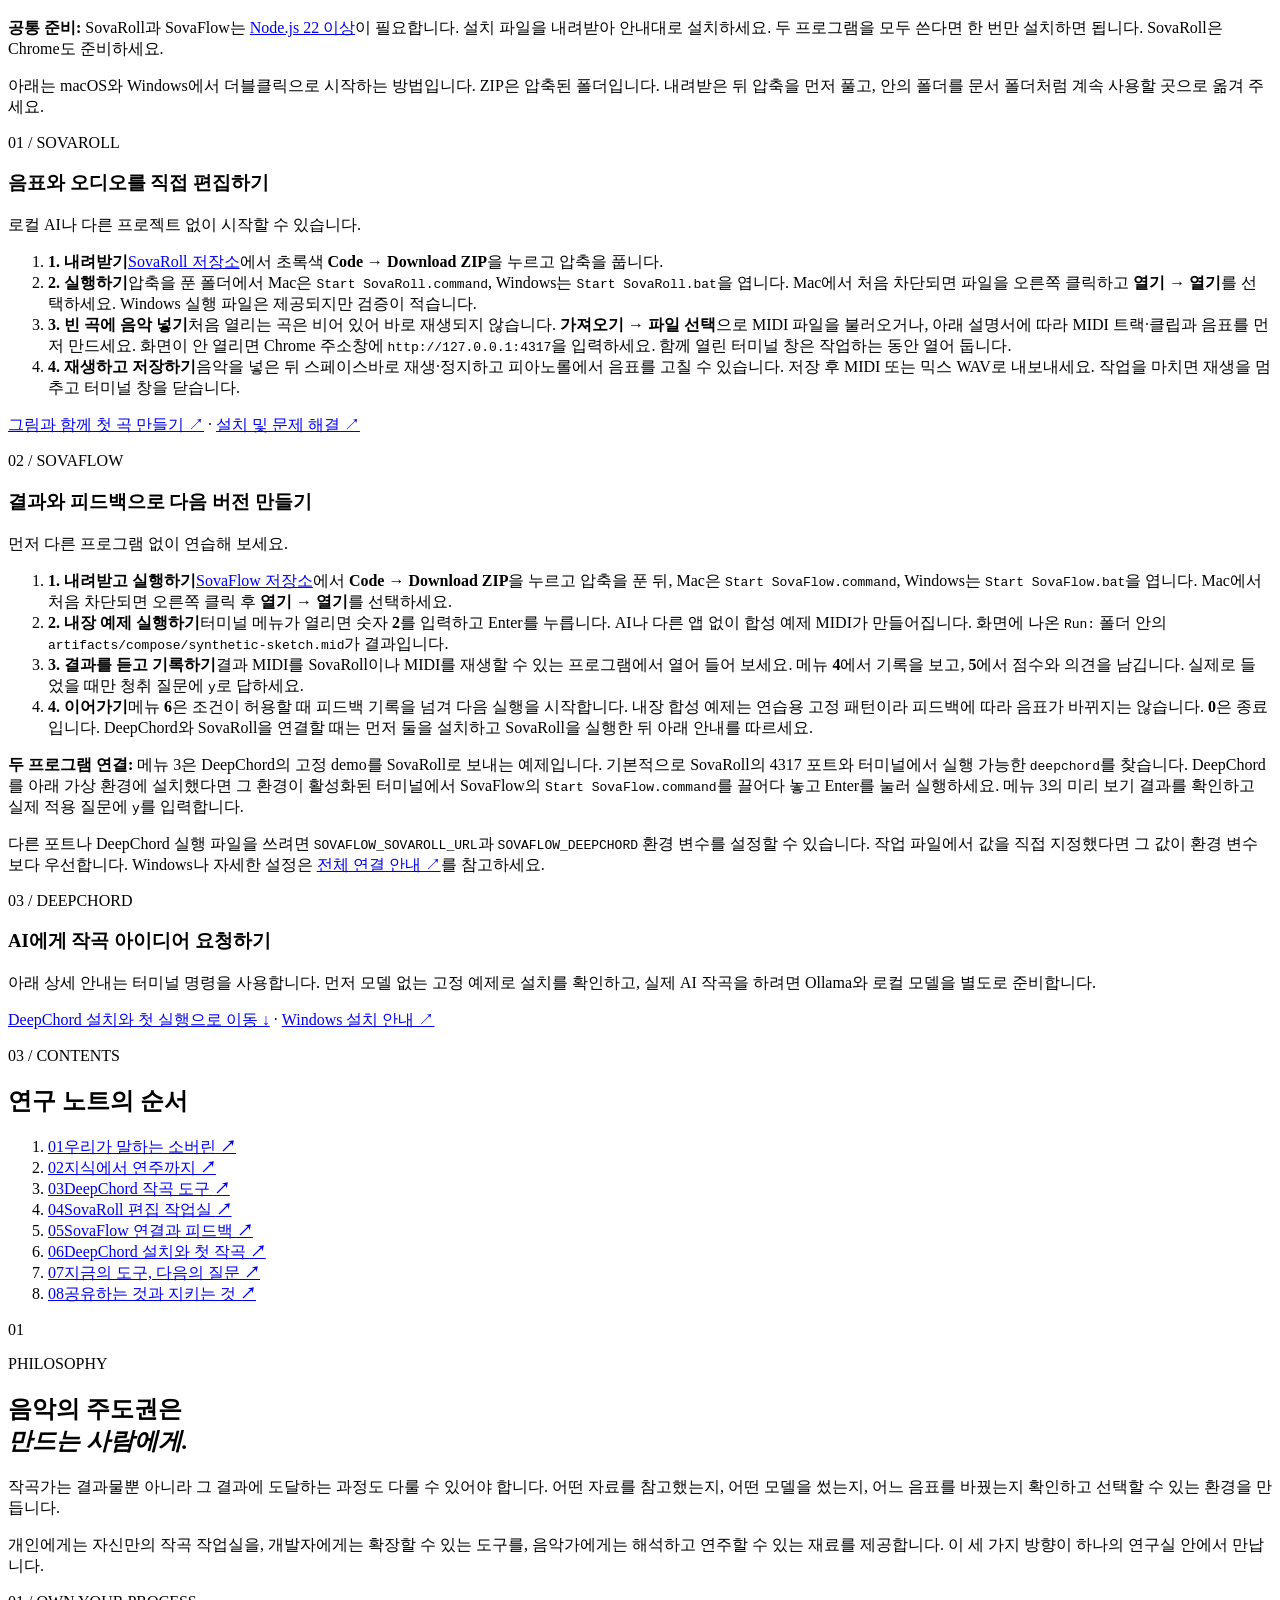
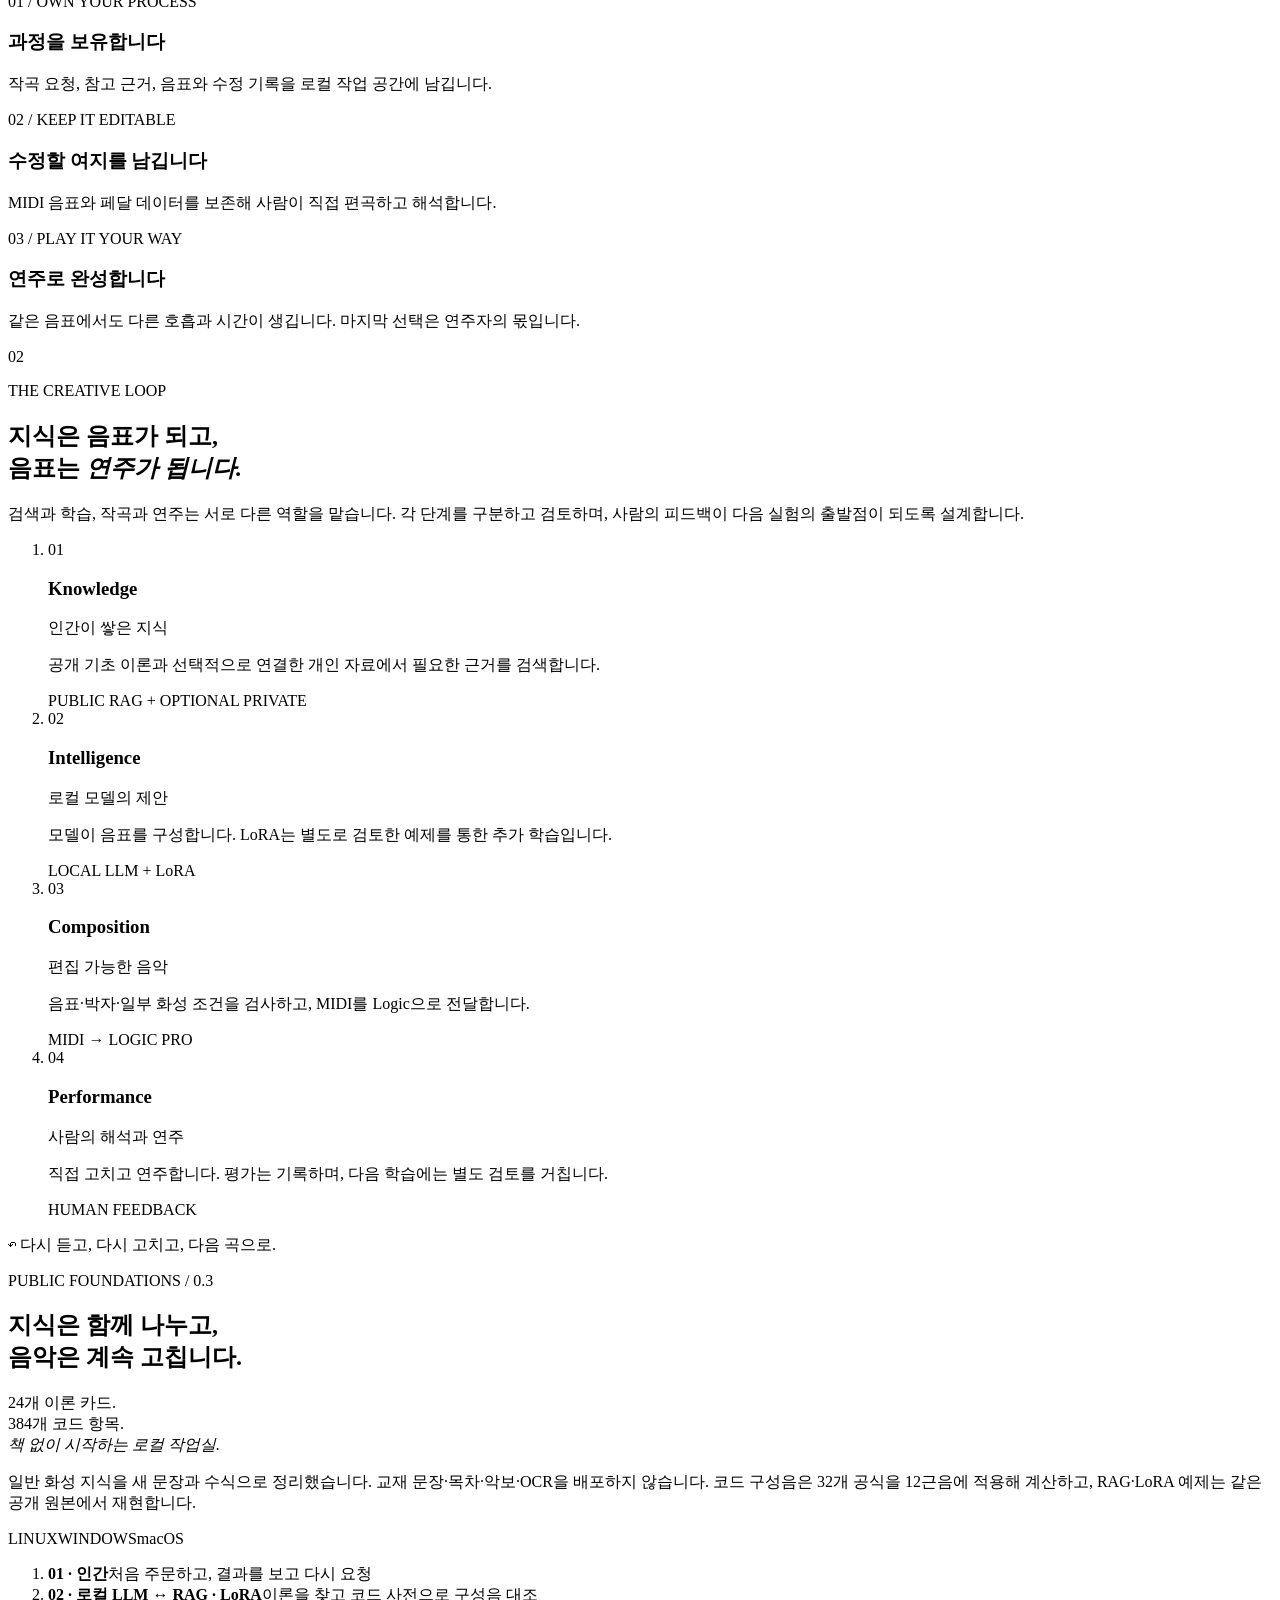
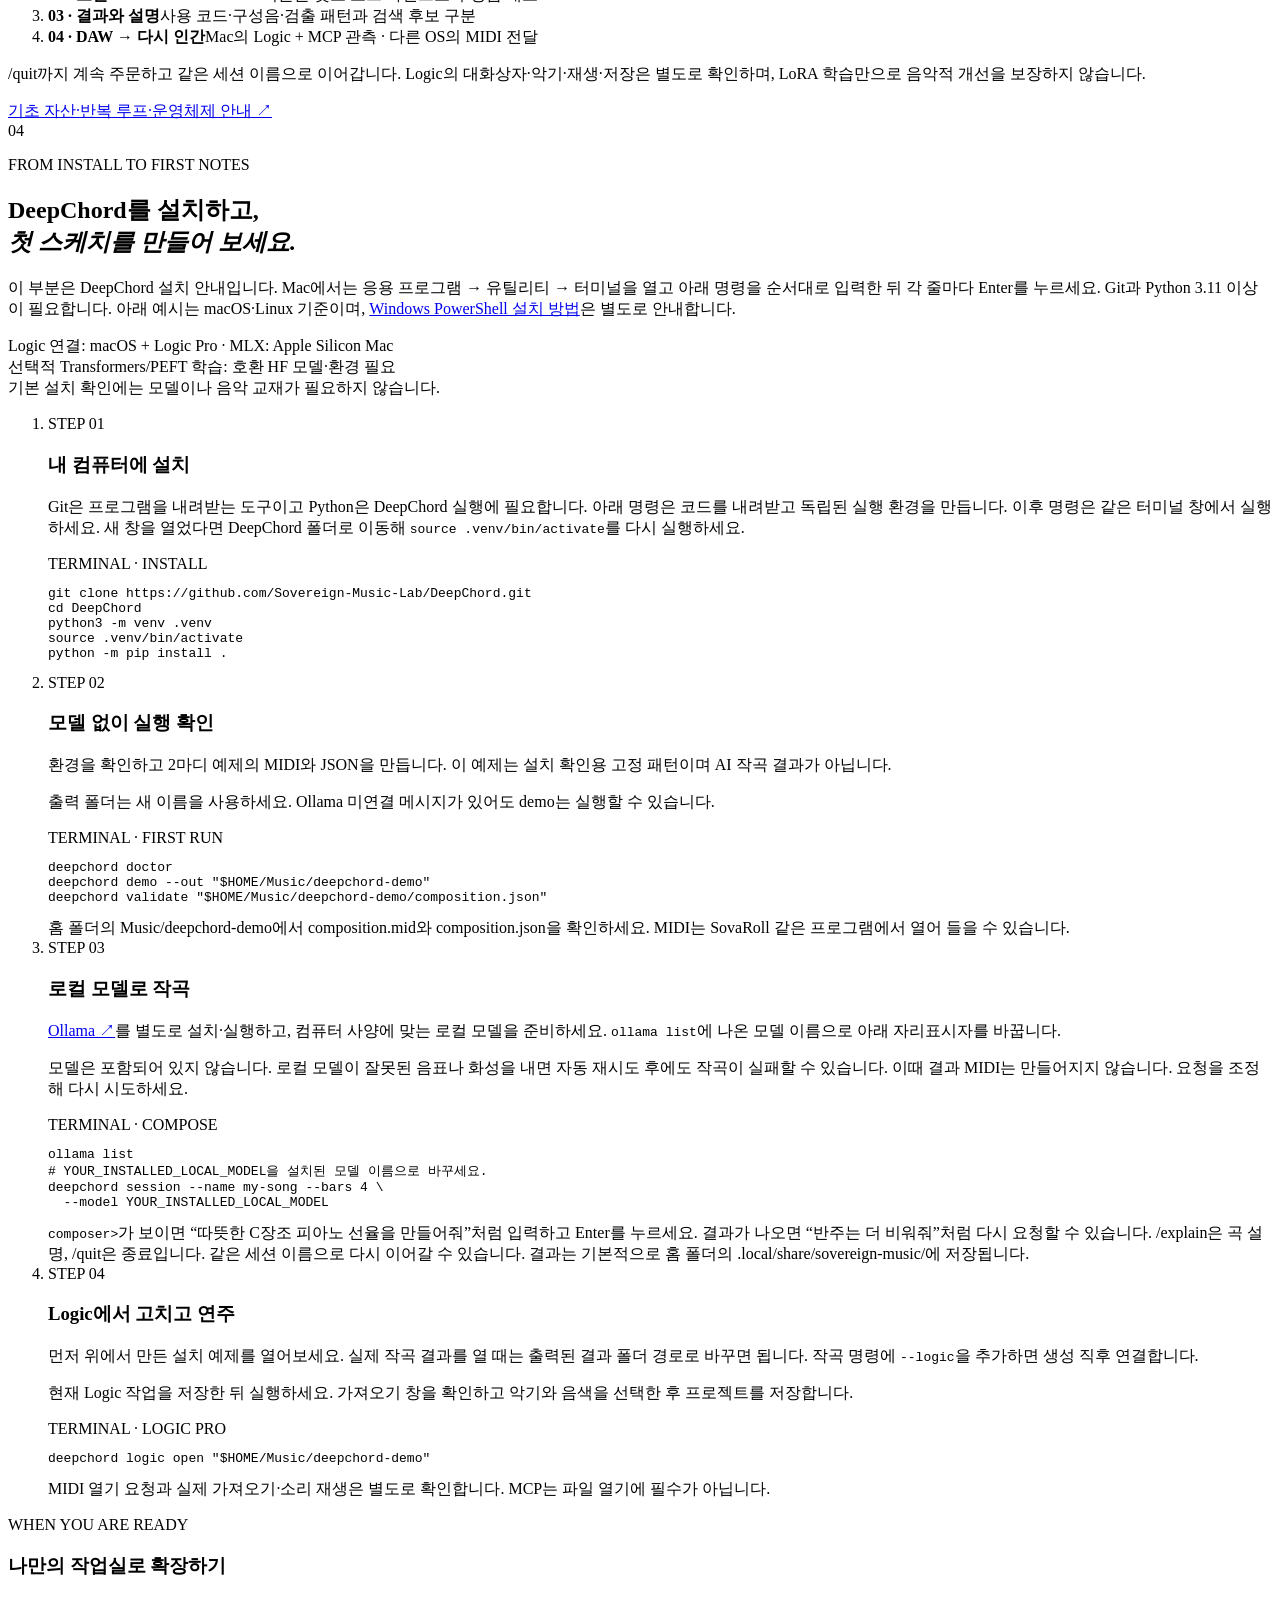
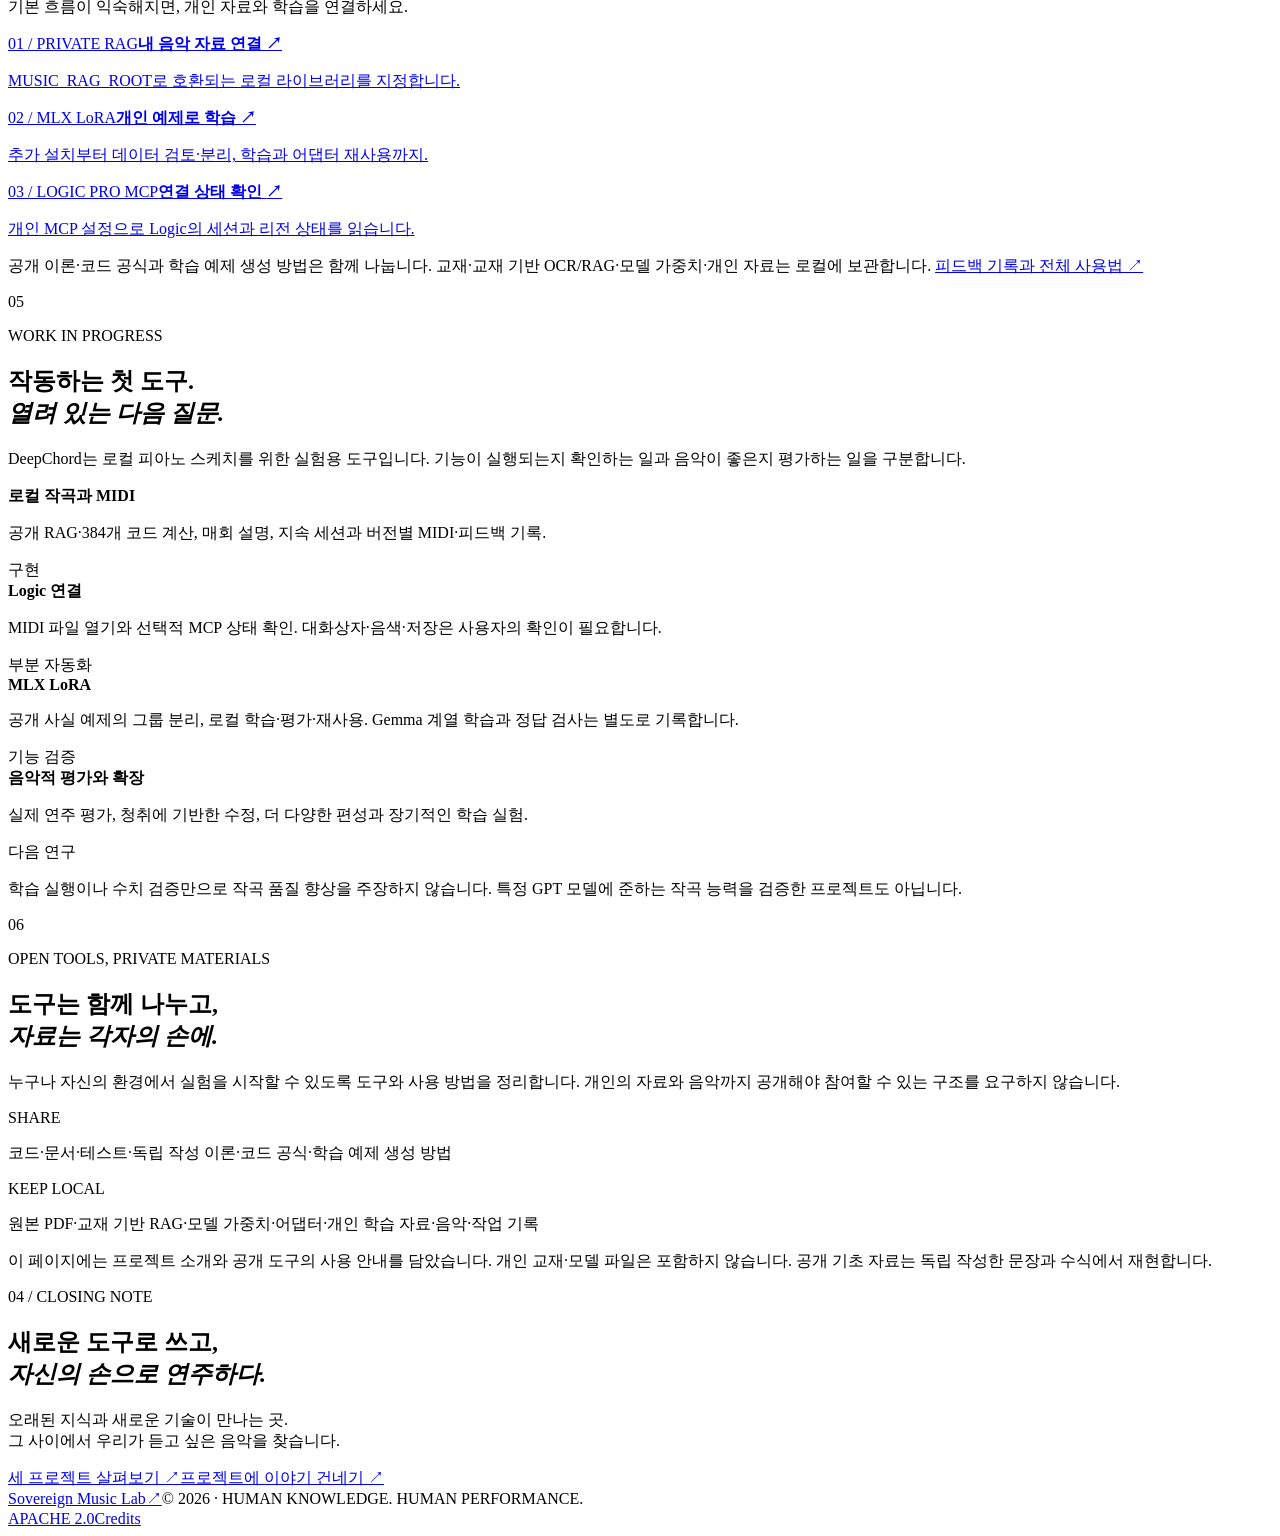
==== commit 50fd6d84: "Remove duplicate DeepChord introduction" ====
--- a/site/index.html
+++ b/site/index.html
@@ -37,7 +37,7 @@
 <a href="mailto:vividsaebom@gmail.com"><span class="credit-number">03</span><span><strong>Sungmo Park</strong><small>박성모 · vividsaebom@gmail.com</small></span><span class="arrow" aria-hidden="true">↗</span></a>
 </div></section>
 <section class="abstract wrap" id="abstract" aria-labelledby="abstract-title"><div class="section-label"><span>02 / ABSTRACT</span><h2 id="abstract-title">초록</h2></div><div class="abstract-body"><p class="lead">음악을 만드는 기술이 보편화될수록,<br><em>창작의 주도권</em>을 다시 묻습니다.</p><p>Sovereign Music Lab은 음악가의 지식, 로컬 AI, 인간의 연주를 하나의 창작 과정으로 연결하는 프로젝트입니다. 음악 이론 자료를 검색하는 RAG, 검토된 예제로 모델을 조정하는 LoRA, 편집 가능한 MIDI와 Logic Pro 작업 흐름을 함께 탐구합니다.</p><p>우리가 지향하는 소버린 음악은 자신의 자료와 도구, 창작 과정을 직접 관리할 수 있는 음악입니다. AI가 제안한 음표는 완성의 시작점입니다. 사람이 고르고, 고치고, 호흡과 강약을 더하며 자신의 연주로 작품을 완성합니다.</p><div class="keywords"><span>LOCAL-FIRST</span><span>EDITABLE MIDI</span><span>HUMAN–AI CO-CREATION</span></div></div></section>
-<section class="guide-section wrap" id="project-network" aria-labelledby="network-title"><div class="section-label"><span>THREE TOOLS / START HERE</span><h2 id="network-title">음악을 만드는 세 가지 도구</h2></div><div class="chapter-grid"><p class="lead">아이디어를 만들고,<br>직접 고치고,<br><em>다시 들어 봅니다.</em></p><div><p>원하는 음악을 말로 적어 보세요. DeepChord는 로컬 AI로 짧은 피아노 스케치를 만들고, SovaRoll은 음표와 오디오를 편집하는 작업실입니다. SovaFlow는 선택적으로 두 도구와 피드백을 이어 줍니다.</p><p>세 프로그램은 각각 따로 쓸 수 있습니다. 필요한 것부터 시작하세요. 로컬 AI 모델과 Logic Pro는 별도 설치이며, 완성곡을 무인으로 만들어 주는 것은 아닙니다.</p></div></div><div class="doc-links"><a href="https://github.com/Sovereign-Music-Lab/DeepChord/blob/main/README.ko.md"><span>01 / 작곡 아이디어</span><strong>DeepChord · 딥코드 ↗</strong><p>말로 요청해 1~16마디 피아노 스케치를 만들고 MIDI로 저장합니다. 로컬 모델이 필요하며, 모델 없이 고정 예제로 설치를 확인할 수 있습니다.</p></a><a href="https://github.com/Sovereign-Music-Lab/sovaroll-DAW/blob/main/README.ko.md"><span>02 / 편집 작업실</span><strong>SovaRoll · 소바롤 ↗</strong><p>브라우저에서 MIDI와 오디오를 편집하고 악보를 보며 MIDI·MusicXML·오디오를 내보냅니다. Node.js 22 이상이 필요하며 계속 개발 중입니다.</p></a><a href="https://github.com/Sovereign-Music-Lab/SovaFlow/blob/main/README.ko.md"><span>03 / 연결과 피드백</span><strong>SovaFlow · 소바플로 ↗</strong><p>작업의 결과와 피드백을 기록해 다음 버전으로 이어 줍니다. Node.js 22 이상이면 다른 앱 없이 내장 예제로 연습할 수 있습니다.</p></a></div><p class="guide-footer">자세히 보기: <a href="#deepchord">DeepChord 작곡 ↗</a> · <a href="#sovaroll">SovaRoll 편집 ↗</a> · <a href="#sovaflow">SovaFlow 연결 ↗</a></p><div class="next-steps"><div class="next-heading"><span class="product-overline">A SIMPLE EXAMPLE</span><h3>이렇게 시작해 보세요</h3><p>필요한 프로그램의 안내 문서에서 설치하세요.</p></div><ol class="human-loop"><li><b>01 · 스케치</b><span>DeepChord에 분위기를 설명하고 MIDI를 만듭니다.</span></li><li><b>02 · 편집</b><span>SovaRoll에서 MIDI를 열어 음표를 고치거나 내보냅니다.</span></li><li><b>03 · 다시 듣기</b><span>결과를 듣고 바꿀 점을 적습니다. SovaFlow로 피드백과 다음 실행을 기록할 수 있습니다.</span></li></ol></div><p class="guide-footer">SovaFlow에서 실제 로컬 모델과 Logic을 함께 쓰는 전체 순환은 사람의 실사용 검증이 더 필요합니다. Logic 열기 요청, 실제 가져오기와 소리 확인은 각각 다른 단계입니다. <a href="https://github.com/Sovereign-Music-Lab">프로젝트와 개발 현황 보기 ↗</a></p></section>
+<section class="guide-section wrap" id="project-network" aria-labelledby="network-title"><div class="section-label"><span>THREE TOOLS / START HERE</span><h2 id="network-title">음악을 만드는 세 가지 도구</h2></div><div class="chapter-grid"><p class="lead">아이디어를 만들고,<br>직접 고치고,<br><em>다시 들어 봅니다.</em></p><div><p>원하는 음악을 말로 적어 보세요. DeepChord는 로컬 AI로 짧은 피아노 스케치를 만들고, SovaRoll은 음표와 오디오를 편집하는 작업실입니다. SovaFlow는 선택적으로 두 도구와 피드백을 이어 줍니다.</p><p>세 프로그램은 각각 따로 쓸 수 있습니다. 필요한 것부터 시작하세요. 로컬 AI 모델과 Logic Pro는 별도 설치이며, 완성곡을 무인으로 만들어 주는 것은 아닙니다.</p></div></div><div class="doc-links"><a id="deepchord" href="https://github.com/Sovereign-Music-Lab/DeepChord/blob/main/README.ko.md"><span>01 / 작곡 아이디어</span><strong>DeepChord · 딥코드 ↗</strong><p>말로 요청해 1~16마디 피아노 스케치를 만들고 MIDI로 저장합니다. 로컬 모델이 필요하며, 모델 없이 고정 예제로 설치를 확인할 수 있습니다.</p></a><a href="https://github.com/Sovereign-Music-Lab/sovaroll-DAW/blob/main/README.ko.md"><span>02 / 편집 작업실</span><strong>SovaRoll · 소바롤 ↗</strong><p>브라우저에서 MIDI와 오디오를 편집하고 악보를 보며 MIDI·MusicXML·오디오를 내보냅니다. Node.js 22 이상이 필요하며 계속 개발 중입니다.</p></a><a href="https://github.com/Sovereign-Music-Lab/SovaFlow/blob/main/README.ko.md"><span>03 / 연결과 피드백</span><strong>SovaFlow · 소바플로 ↗</strong><p>작업의 결과와 피드백을 기록해 다음 버전으로 이어 줍니다. Node.js 22 이상이면 다른 앱 없이 내장 예제로 연습할 수 있습니다.</p></a></div><p class="guide-footer">자세히 보기: <a href="#deepchord">DeepChord 작곡 ↗</a> · <a href="#sovaroll">SovaRoll 편집 ↗</a> · <a href="#sovaflow">SovaFlow 연결 ↗</a></p><div class="next-steps"><div class="next-heading"><span class="product-overline">A SIMPLE EXAMPLE</span><h3>이렇게 시작해 보세요</h3><p>필요한 프로그램의 안내 문서에서 설치하세요.</p></div><ol class="human-loop"><li><b>01 · 스케치</b><span>DeepChord에 분위기를 설명하고 MIDI를 만듭니다.</span></li><li><b>02 · 편집</b><span>SovaRoll에서 MIDI를 열어 음표를 고치거나 내보냅니다.</span></li><li><b>03 · 다시 듣기</b><span>결과를 듣고 바꿀 점을 적습니다. SovaFlow로 피드백과 다음 실행을 기록할 수 있습니다.</span></li></ol></div><p class="guide-footer">SovaFlow에서 실제 로컬 모델과 Logic을 함께 쓰는 전체 순환은 사람의 실사용 검증이 더 필요합니다. Logic 열기 요청, 실제 가져오기와 소리 확인은 각각 다른 단계입니다. <a href="https://github.com/Sovereign-Music-Lab">프로젝트와 개발 현황 보기 ↗</a></p></section>
 <section class="chapter wrap" id="sovaroll" aria-labelledby="sovaroll-title"><div class="chapter-top"><span class="chapter-num">01</span><p class="eyebrow">SOVAROLL / THE WORKSPACE</p></div><div class="chapter-grid"><h2 id="sovaroll-title">SovaRoll<br><em>내 손으로 편집하는 작업실.</em></h2><div><p>SovaRoll은 컴퓨터에서 실행하고 브라우저로 사용하는 음악 작업 프로그램입니다. 노래의 재료를 트랙에 놓고, 음표를 고치고, 녹음한 소리를 더해 한 곡으로 정리할 수 있습니다. 다른 두 프로젝트나 AI 모델 없이도 시작합니다.</p><p>예를 들어 DeepChord가 만든 MIDI를 가져와 멜로디를 바꾸거나, 내가 연주한 오디오를 추가한 뒤 결과를 내보낼 수 있습니다. MIDI는 계속 편집 가능한 음표이고 WAV는 완성된 소리 파일입니다.</p></div></div><div class="principles"><div><span>01 / CREATE &amp; EDIT</span><h3>음표와 오디오</h3><p>피아노롤과 악보 보기에서 MIDI를 편집하고 WAV·AIFF를 가져오거나 녹음합니다. 악보는 MusicXML로 내보낼 수 있습니다.</p></div><div><span>02 / LISTEN &amp; MIX</span><h3>듣고 정리하기</h3><p>재생하며 트랙의 크기와 좌우 위치를 조절하고, 실수는 실행 취소합니다. MIDI와 믹스 WAV를 각각 내보냅니다.</p></div><div><span>03 / KEEP YOUR WORK</span><h3>저장과 백업</h3><p>프로젝트는 내 컴퓨터에 저장합니다. 버전 저장과 백업 ZIP으로 다시 돌아갈 지점을 남길 수 있습니다.</p></div></div><p class="guide-footer">SovaRoll은 개발 중입니다. 현재 재생은 렌더된 오디오 스냅샷 방식이며 저지연 네이티브 오디오와 외부 플러그인 실시간 호스팅은 앞으로의 과제입니다. <a href="#start-sovaroll">설치와 첫 실행 ↓</a> · <a href="https://github.com/Sovereign-Music-Lab/sovaroll-DAW/blob/main/docs/manual/ko/README.md">그림 사용 설명서 ↗</a></p></section>
 <section class="chapter wrap" id="sovaflow" aria-labelledby="sovaflow-title"><div class="chapter-top"><span class="chapter-num">02</span><p class="eyebrow">SOVAFLOW / THE CONNECTOR</p></div><div class="chapter-grid"><h2 id="sovaflow-title">SovaFlow<br><em>다음 버전으로 이어 주는 도구.</em></h2><div><p>SovaFlow는 작업의 실행 결과와 사람의 의견을 기록하며 다음 시도를 돕습니다. 먼저 앱 없이 내장 예제로 연습하고, 준비되면 DeepChord와 SovaRoll을 선택적으로 연결할 수 있습니다.</p><p>예를 들어 DeepChord 예제 MIDI를 SovaRoll로 가져오고 다시 내보낸 뒤, 직접 듣고 점수와 수정 의견을 남길 수 있습니다. 각 단계가 제안됐는지, 프로그램에 적용됐는지, 검증됐는지를 나눠 표시합니다.</p></div></div><div class="principles"><div><span>01 / PRACTISE</span><h3>예제로 익히기</h3><p>메뉴 2로 내장 MIDI 예제를 실행합니다. 다른 앱이나 AI 모델이 없어도 기록과 피드백 순서를 연습할 수 있습니다.</p></div><div><span>02 / CONNECT</span><h3>필요할 때 연결</h3><p>DeepChord의 스케치를 SovaRoll에 가져오고 MIDI를 내보냅니다. 연결은 선택이며 각 프로그램은 독립적으로 실행됩니다.</p></div><div><span>03 / FEEDBACK</span><h3>결과와 의견 남기기</h3><p>실행 기록을 살펴보고 평점과 의견을 입력한 뒤 조건이 허용하면 다음 실행으로 이어 갑니다.</p></div></div><p class="guide-footer">내장 합성 예제는 연습용 고정 패턴이라 의견에 따라 음표가 바뀌지 않습니다. 로컬 모델과 Logic을 포함한 전체 순환은 추가 실사용 검증이 필요합니다. <a href="#start-sovaflow">설치와 첫 실행 ↓</a> · <a href="https://github.com/Sovereign-Music-Lab/SovaFlow/blob/main/README.ko.md">전체 사용법 ↗</a></p></section>
 <section class="guide-section wrap" id="quick-start" aria-labelledby="quick-start-title">
@@ -60,13 +60,7 @@
 <section class="contents-band" id="contents"><div class="wrap contents"><div class="section-label"><span>03 / CONTENTS</span><h2>연구 노트의 순서</h2></div><ol><li><a href="#philosophy"><span>01</span>우리가 말하는 소버린 <b>↗</b></a></li><li><a href="#workflow"><span>02</span>지식에서 연주까지 <b>↗</b></a></li><li><a href="#deepchord"><span>03</span>DeepChord 작곡 도구 <b>↗</b></a></li><li><a href="#sovaroll"><span>04</span>SovaRoll 편집 작업실 <b>↗</b></a></li><li><a href="#sovaflow"><span>05</span>SovaFlow 연결과 피드백 <b>↗</b></a></li><li><a href="#getting-started"><span>06</span>DeepChord 설치와 첫 작곡 <b>↗</b></a></li><li><a href="#progress"><span>07</span>지금의 도구, 다음의 질문 <b>↗</b></a></li><li><a href="#openness"><span>08</span>공유하는 것과 지키는 것 <b>↗</b></a></li></ol></div></section>
 <section class="chapter wrap" id="philosophy"><div class="chapter-top"><span class="chapter-num">01</span><p class="eyebrow">PHILOSOPHY</p></div><div class="chapter-grid"><h2>음악의 주도권은<br><em>만드는 사람에게.</em></h2><div><p>작곡가는 결과물뿐 아니라 그 결과에 도달하는 과정도 다룰 수 있어야 합니다. 어떤 자료를 참고했는지, 어떤 모델을 썼는지, 어느 음표를 바꿨는지 확인하고 선택할 수 있는 환경을 만듭니다.</p><p>개인에게는 자신만의 작곡 작업실을, 개발자에게는 확장할 수 있는 도구를, 음악가에게는 해석하고 연주할 수 있는 재료를 제공합니다. 이 세 가지 방향이 하나의 연구실 안에서 만납니다.</p></div></div><div class="principles"><div><span>01 / OWN YOUR PROCESS</span><h3>과정을 보유합니다</h3><p>작곡 요청, 참고 근거, 음표와 수정 기록을 로컬 작업 공간에 남깁니다.</p></div><div><span>02 / KEEP IT EDITABLE</span><h3>수정할 여지를 남깁니다</h3><p>MIDI 음표와 페달 데이터를 보존해 사람이 직접 편곡하고 해석합니다.</p></div><div><span>03 / PLAY IT YOUR WAY</span><h3>연주로 완성합니다</h3><p>같은 음표에서도 다른 호흡과 시간이 생깁니다. 마지막 선택은 연주자의 몫입니다.</p></div></div></section>
 <section class="workflow-section" id="workflow"><div class="wrap"><div class="chapter-top"><span class="chapter-num">02</span><p class="eyebrow">THE CREATIVE LOOP</p></div><div class="chapter-grid"><h2>지식은 음표가 되고,<br>음표는 <em>연주가 됩니다.</em></h2><p>검색과 학습, 작곡과 연주는 서로 다른 역할을 맡습니다. 각 단계를 구분하고 검토하며, 사람의 피드백이 다음 실험의 출발점이 되도록 설계합니다.</p></div><ol class="workflow"><li><span class="step">01</span><h3>Knowledge</h3><p class="step-title">인간이 쌓은 지식</p><p>공개 기초 이론과 선택적으로 연결한 개인 자료에서 필요한 근거를 검색합니다.</p><span class="tag">PUBLIC RAG + OPTIONAL PRIVATE</span></li><li><span class="step">02</span><h3>Intelligence</h3><p class="step-title">로컬 모델의 제안</p><p>모델이 음표를 구성합니다. LoRA는 별도로 검토한 예제를 통한 추가 학습입니다.</p><span class="tag">LOCAL LLM + LoRA</span></li><li><span class="step">03</span><h3>Composition</h3><p class="step-title">편집 가능한 음악</p><p>음표·박자·일부 화성 조건을 검사하고, MIDI를 Logic으로 전달합니다.</p><span class="tag">MIDI → LOGIC PRO</span></li><li><span class="step">04</span><h3>Performance</h3><p class="step-title">사람의 해석과 연주</p><p>직접 고치고 연주합니다. 평가는 기록하며, 다음 학습에는 별도 검토를 거칩니다.</p><span class="tag">HUMAN FEEDBACK</span></li></ol><p class="loop-note"><span aria-hidden="true">↶</span> 다시 듣고, 다시 고치고, 다음 곡으로.</p></div></section>
-<section class="deepchord-section wrap" id="deepchord" aria-labelledby="deepchord-title">
-<div class="chapter-top"><span class="chapter-num">03</span><p class="eyebrow">MEET THE TOOLKIT</p></div>
-<div class="deepchord-grid"><div><p class="product-overline">A SOVEREIGN MUSIC LAB PROJECT</p><h2 id="deepchord-title">Deep<span>Chord</span><span class="product-period">.</span></h2><p class="product-tagline">로컬 AI의 첫 음표를,<br>나의 음악으로.</p><div class="product-actions"><a class="button dark" href="https://github.com/Sovereign-Music-Lab/DeepChord" target="_blank" rel="noopener noreferrer">DeepChord 저장소 <span aria-hidden="true">↗</span></a><a class="text-link" href="#getting-started">설치 안내 ↓</a></div></div>
-<div class="product-copy"><p>DeepChord는 개인의 음악 지식과 로컬 언어 모델을 연결하는 피아노 작곡 도구입니다. 자연어로 요청한 스케치를 음표 데이터로 만들고, 검증을 거쳐 편집 가능한 MIDI로 내보냅니다.</p><p>독립 작성한 공개 이론 RAG와 계산형 코드 사전이 기본 제공됩니다. 필요하면 개인 자료와 LoRA를 더하고, 사람의 다음 주문으로 곡을 계속 수정합니다.</p><div class="product-facts"><span>PYTHON 3.11+</span><span>APACHE 2.0</span><span>LOCAL-FIRST</span></div></div></div>
-<ol class="product-flow" aria-label="DeepChord의 작곡 흐름"><li><strong>RAG · LoRA</strong><span>개인의 지식과 학습</span></li><li><strong>Local LLM</strong><span>1–16마디 · 다음 주문으로 수정</span></li><li><strong>Editable MIDI</strong><span>음표·박자 검증과 출력</span></li><li><strong>Logic Pro + MCP</strong><span>사람의 편집과 연주</span></li></ol>
-<p class="product-note">현재 Logic 연결은 MIDI 파일 열기와 선택적 MCP 상태 확인을 지원합니다. 악기 선택, 프로젝트 저장, 최종 연주는 사용자가 진행합니다.</p>
-</section>
+
 <section class="foundation-section wrap" id="public-foundations" aria-labelledby="foundation-title"><div class="section-label"><span>PUBLIC FOUNDATIONS / 0.3</span><h2 id="foundation-title">지식은 함께 나누고,<br>음악은 계속 고칩니다.</h2></div><div class="foundation-grid"><div><p class="lead">24개 이론 카드.<br>384개 코드 항목.<br><em>책 없이 시작하는 로컬 작업실.</em></p><p>일반 화성 지식을 새 문장과 수식으로 정리했습니다. 교재 문장·목차·악보·OCR을 배포하지 않습니다. 코드 구성음은 32개 공식을 12근음에 적용해 계산하고, RAG·LoRA 예제는 같은 공개 원본에서 재현합니다.</p><div class="product-facts"><span>LINUX</span><span>WINDOWS</span><span>macOS</span></div></div><div><ol class="human-loop"><li><b>01 · 인간</b><span>처음 주문하고, 결과를 보고 다시 요청</span></li><li><b>02 · 로컬 LLM ↔ RAG · LoRA</b><span>이론을 찾고 코드 사전으로 구성음 대조</span></li><li><b>03 · 결과와 설명</b><span>사용 코드·구성음·검출 패턴과 검색 후보 구분</span></li><li><b>04 · DAW → 다시 인간</b><span>Mac의 Logic + MCP 관측 · 다른 OS의 MIDI 전달</span></li></ol><p class="small">/quit까지 계속 주문하고 같은 세션 이름으로 이어갑니다. Logic의 대화상자·악기·재생·저장은 별도로 확인하며, LoRA 학습만으로 음악적 개선을 보장하지 않습니다.</p><a class="text-link" href="https://github.com/Sovereign-Music-Lab/DeepChord/blob/main/docs/foundation.ko.md" target="_blank" rel="noopener noreferrer">기초 자산·반복 루프·운영체제 안내 ↗</a></div></div></section>
 <section class="getting-started" id="getting-started" aria-labelledby="start-title"><div class="wrap">
 <div class="chapter-top"><span class="chapter-num">04</span><p class="eyebrow">FROM INSTALL TO FIRST NOTES</p></div>
@@ -93,5 +87,5 @@
 <section class="chapter wrap" id="progress"><div class="chapter-top"><span class="chapter-num">05</span><p class="eyebrow">WORK IN PROGRESS</p></div><div class="chapter-grid"><h2>작동하는 첫 도구.<br><em>열려 있는 다음 질문.</em></h2><p>DeepChord는 로컬 피아노 스케치를 위한 실험용 도구입니다. 기능이 실행되는지 확인하는 일과 음악이 좋은지 평가하는 일을 구분합니다.</p></div><div class="status-table"><div class="status-row"><div><span class="status-dot"></span><strong>로컬 작곡과 MIDI</strong></div><p>공개 RAG·384개 코드 계산, 매회 설명, 지속 세션과 버전별 MIDI·피드백 기록.</p><span class="status">구현</span></div><div class="status-row"><div><span class="status-dot"></span><strong>Logic 연결</strong></div><p>MIDI 파일 열기와 선택적 MCP 상태 확인. 대화상자·음색·저장은 사용자의 확인이 필요합니다.</p><span class="status">부분 자동화</span></div><div class="status-row"><div><span class="status-dot"></span><strong>MLX LoRA</strong></div><p>공개 사실 예제의 그룹 분리, 로컬 학습·평가·재사용. Gemma 계열 학습과 정답 검사는 별도로 기록합니다.</p><span class="status">기능 검증</span></div><div class="status-row future"><div><span class="status-dot"></span><strong>음악적 평가와 확장</strong></div><p>실제 연주 평가, 청취에 기반한 수정, 더 다양한 편성과 장기적인 학습 실험.</p><span class="status">다음 연구</span></div></div><p class="research-note">학습 실행이나 수치 검증만으로 작곡 품질 향상을 주장하지 않습니다. 특정 GPT 모델에 준하는 작곡 능력을 검증한 프로젝트도 아닙니다.</p></section>
 <section class="openness wrap" id="openness"><div class="chapter-top"><span class="chapter-num">06</span><p class="eyebrow">OPEN TOOLS, PRIVATE MATERIALS</p></div><div class="chapter-grid"><h2>도구는 함께 나누고,<br><em>자료는 각자의 손에.</em></h2><div><p>누구나 자신의 환경에서 실험을 시작할 수 있도록 도구와 사용 방법을 정리합니다. 개인의 자료와 음악까지 공개해야 참여할 수 있는 구조를 요구하지 않습니다.</p><div class="boundary"><div><span>SHARE</span><p>코드·문서·테스트·독립 작성 이론·코드 공식·학습 예제 생성 방법</p></div><div><span>KEEP LOCAL</span><p>원본 PDF·교재 기반 RAG·모델 가중치·어댑터·개인 학습 자료·음악·작업 기록</p></div></div><p class="small">이 페이지에는 프로젝트 소개와 공개 도구의 사용 안내를 담았습니다. 개인 교재·모델 파일은 포함하지 않습니다. 공개 기초 자료는 독립 작성한 문장과 수식에서 재현합니다.</p></div></div></section>
 <section class="closing" id="closing"><div class="wrap"><p class="eyebrow">04 / CLOSING NOTE</p><h2>새로운 도구로 쓰고,<br><em>자신의 손으로 연주하다.</em></h2><p>오래된 지식과 새로운 기술이 만나는 곳.<br>그 사이에서 우리가 듣고 싶은 음악을 찾습니다.</p><div class="closing-links"><a class="button light" href="#project-network">세 프로젝트 살펴보기 <span aria-hidden="true">↗</span></a><a class="text-link" href="mailto:vividsaebom@gmail.com">프로젝트에 이야기 건네기 ↗</a></div><div class="closing-line" aria-hidden="true"></div></div></section>
-</main><footer class="footer wrap"><a class="footer-brand" href="#top">Sovereign Music Lab<span aria-hidden="true">↗</span></a><span>© 2026 · HUMAN KNOWLEDGE. HUMAN PERFORMANCE.</span><div class="footer-links"><a href="/LICENSE">Apache 2.0</a><a href="#credits-title">Credits</a></div></footer>
+</main><footer class="footer wrap"><a class="footer-brand" href="#top">Sovereign Music Lab<span aria-hidden="true">↗</span></a><span>© 2026 · HUMAN KNOWLEDGE. HUMAN PERFORMANCE.</span><div class="footer-links"><a href="/LICENSE">APACHE 2.0</a><a href="#credits-title">Credits</a></div></footer>
 </body></html>
